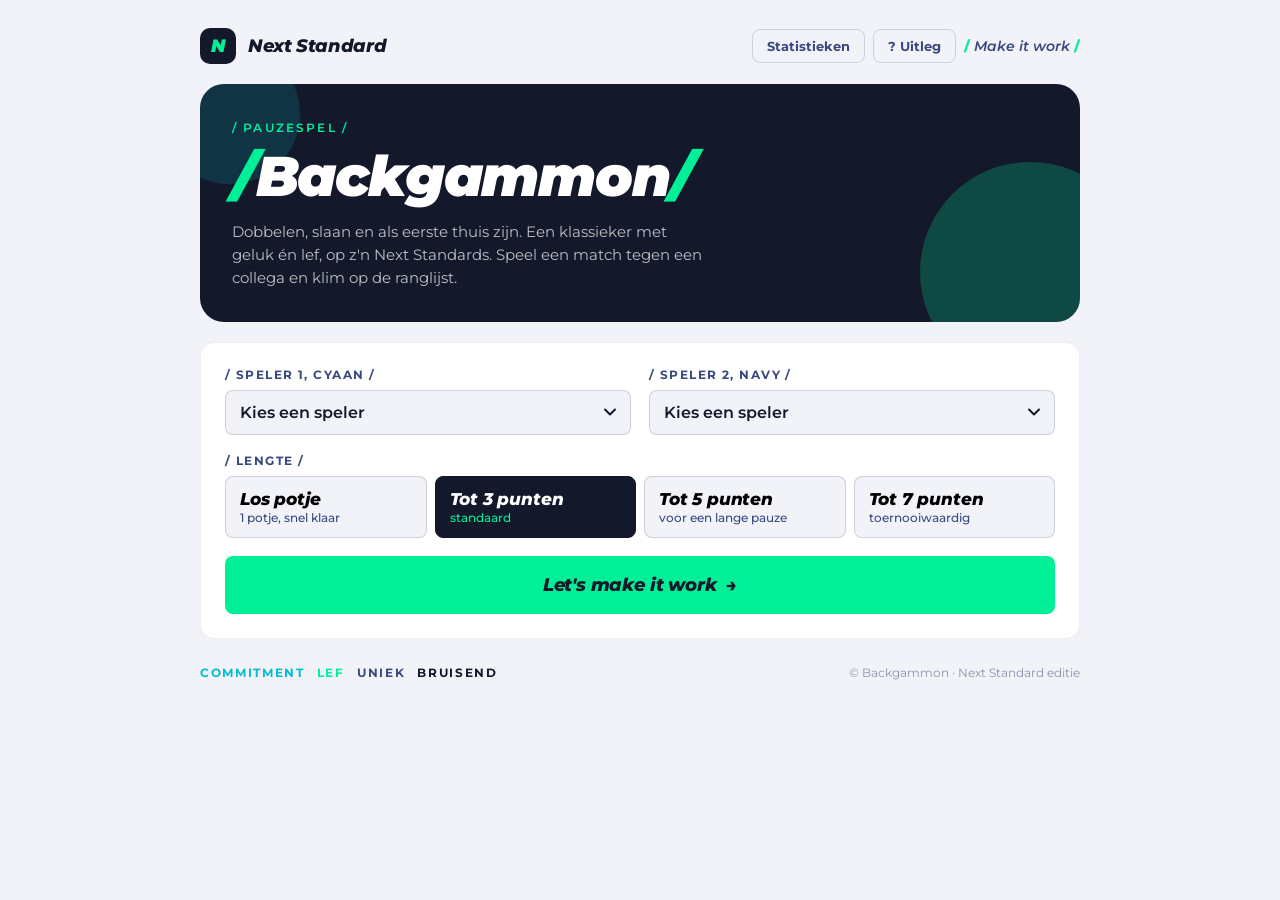
==== backgammon.html @ 408cea72 "Add files via upload" ====
<!DOCTYPE html>
<html lang="nl">
<head>
<meta charset="UTF-8">
<meta name="viewport" content="width=device-width, initial-scale=1.0">
<title>Backgammon — Next Standard editie</title>
<link rel="preconnect" href="https://fonts.googleapis.com">
<link rel="preconnect" href="https://fonts.gstatic.com" crossorigin>
<link href="https://fonts.googleapis.com/css2?family=Montserrat:ital,wght@0,400;0,500;0,600;0,700;0,800;0,900;1,400;1,600;1,800;1,900&display=swap" rel="stylesheet">
<style>
  :root {
    /* ---- Next Standard styleguide ---- */
    /* Brand */
    --brand-blue:    #00F0FF;
    --brand-green:   #00F098;
    --blue-500:      #384980;
    --blue-700:      #1E2745;
    --blue-900:      #13192B;
    /* System */
    --white:         #FFFFFF;
    --grey-300:      #F1F3F9;
    --grey-400:      #E6E8EF;
    --grey-700:      #E3E7F3;
    --grey-900:      #D4D9EC;

    /* ---- semantische tokens ---- */
    --bg:            var(--grey-300);
    --bg-card:       var(--white);
    --ink:           var(--blue-900);
    --ink-soft:      var(--blue-500);
    --ink-faint:     #8B92AB;
    --line:          rgba(19, 25, 43, 0.08);
    --line-strong:   rgba(19, 25, 43, 0.16);

    /* Speler 1 — cyaan (uit brand colors) */
    --p1:            var(--brand-blue);
    --p1-dark:       #00BCD4;          /* helder cyaan voor wanden — max contrast met navy */
    --p1-soft:       #B3FAFF;

    /* Speler 2 — navy (uit brand colors) */
    --p2:            var(--blue-700);  /* Blue 700 als box-fill */
    --p2-dark:       var(--blue-900);  /* Blue 900 voor max contrast op lijnen */
    --p2-soft:       var(--grey-700);  /* lichtgrijs-blauw voor badges */

    --radius:        14px;
    --radius-sm:     8px;

    /* fonts */
    --font-display:  'Montserrat', 'Gilroy', sans-serif;
    --font-body:     'Montserrat', system-ui, sans-serif;
  }

  * { box-sizing: border-box; margin: 0; padding: 0; }

  html, body {
    background: var(--bg);
    color: var(--ink);
    font-family: var(--font-body);
    min-height: 100vh;
    -webkit-font-smoothing: antialiased;
    font-weight: 400;
  }

  body {
    display: flex;
    flex-direction: column;
    align-items: center;
    padding: 28px 20px 40px;
  }

  .app {
    width: 100%;
    max-width: 880px;
    display: flex;
    flex-direction: column;
    gap: 20px;
  }

  /* ---------- top bar ---------- */
  .topbar {
    display: flex;
    align-items: center;
    justify-content: space-between;
    gap: 16px;
  }

  .brand {
    display: flex;
    align-items: center;
    gap: 12px;
    font-family: var(--font-display);
    font-weight: 800;
    font-style: italic;
    font-size: 18px;
    letter-spacing: -0.02em;
    color: var(--ink);
  }
  .brand-mark {
    width: 36px; height: 36px;
    background: var(--ink);
    color: var(--brand-green);
    border-radius: 10px;
    display: grid; place-items: center;
    font-family: var(--font-display);
    font-weight: 900;
    font-style: italic;
    font-size: 18px;
    letter-spacing: -0.04em;
  }

  .tag-make {
    font-family: var(--font-display);
    font-style: italic;
    font-weight: 600;
    font-size: 14px;
    color: var(--ink-soft);
  }
  .tag-make::before { content: '/ '; color: var(--brand-green); font-style: normal; font-weight: 800; }
  .tag-make::after  { content: ' /'; color: var(--brand-green); font-style: normal; font-weight: 800; }

  /* ---------- hero ---------- */
  .hero {
    background: var(--blue-900);
    color: #fff;
    border-radius: 24px;
    padding: 36px 32px 32px;
    position: relative;
    overflow: hidden;
  }
  .hero::after {
    content: '';
    position: absolute;
    right: -60px; bottom: -60px;
    width: 220px; height: 220px;
    background: var(--brand-green);
    border-radius: 50%;
    opacity: 0.22;
  }
  .hero::before {
    content: '';
    position: absolute;
    left: -40px; top: -40px;
    width: 140px; height: 140px;
    background: var(--brand-blue);
    border-radius: 50%;
    opacity: 0.12;
  }
  .hero-eyebrow {
    font-family: var(--font-body);
    font-size: 12px;
    letter-spacing: 0.18em;
    text-transform: uppercase;
    color: var(--brand-green);
    margin-bottom: 12px;
    font-weight: 600;
    position: relative;
  }
  .hero h1 {
    font-family: var(--font-display);
    font-weight: 900;
    font-style: italic;
    font-size: clamp(36px, 6.5vw, 56px);
    line-height: 1.05;
    letter-spacing: -0.025em;
    position: relative;
  }
  .hero h1 .slash { color: var(--brand-green); font-weight: 900; }
  .hero-sub {
    margin-top: 14px;
    max-width: 480px;
    font-size: 15px;
    color: rgba(255,255,255,0.72);
    line-height: 1.55;
    position: relative;
    font-weight: 400;
  }

  /* ---------- setup ---------- */
  .setup {
    background: var(--bg-card);
    border-radius: var(--radius);
    padding: 24px;
    display: flex;
    flex-direction: column;
    gap: 18px;
    border: 1px solid var(--line);
  }
  .field label {
    display: block;
    font-size: 12px;
    letter-spacing: 0.12em;
    text-transform: uppercase;
    color: var(--ink-soft);
    margin-bottom: 8px;
    font-weight: 700;
  }
  .field input {
    width: 100%;
    border: 1px solid var(--line-strong);
    border-radius: var(--radius-sm);
    padding: 12px 14px;
    font-family: var(--font-body);
    font-size: 16px;
    font-weight: 500;
    background: var(--bg);
    color: var(--ink);
    transition: border-color .15s, background .15s, box-shadow .15s;
  }
  .field input:focus {
    outline: none;
    border-color: var(--brand-green);
    background: #fff;
    box-shadow: 0 0 0 3px rgba(0,240,152,0.18);
  }

  .field select {
    width: 100%;
    border: 1px solid var(--line-strong);
    border-radius: var(--radius-sm);
    padding: 12px 40px 12px 14px;
    font-family: var(--font-body);
    font-size: 16px;
    font-weight: 600;
    color: var(--ink);
    background-color: var(--bg);
    background-image: url("data:image/svg+xml,%3Csvg xmlns='http://www.w3.org/2000/svg' width='12' height='8' viewBox='0 0 12 8'%3E%3Cpath d='M1 1.5l5 5 5-5' fill='none' stroke='%2313192B' stroke-width='2' stroke-linecap='round' stroke-linejoin='round'/%3E%3C/svg%3E");
    background-repeat: no-repeat;
    background-position: right 14px center;
    -webkit-appearance: none;
    appearance: none;
    cursor: pointer;
    transition: border-color .15s, background-color .15s, box-shadow .15s;
  }
  .field select:focus {
    outline: none;
    border-color: var(--brand-green);
    background-color: #fff;
    box-shadow: 0 0 0 3px rgba(0,240,152,0.18);
  }
  .field .player-new { margin-top: 8px; }
  .resume {
    display: flex;
    flex-wrap: wrap;
    align-items: center;
    justify-content: space-between;
    gap: 12px 16px;
    background: var(--bg);
    border: 1px solid var(--line-strong);
    border-left: 4px solid var(--brand-green);
    border-radius: var(--radius-sm);
    padding: 14px 16px;
  }
  .resume[hidden] { display: none; }
  .resume-title { font-family: var(--font-display); font-weight: 800; font-style: italic; font-size: 16px; }
  .resume-text { font-size: 13px; color: var(--ink-soft); font-weight: 500; margin-top: 2px; }
  .resume-actions { display: flex; gap: 8px; flex-wrap: wrap; }
  .resume-actions .btn { padding: 9px 14px; font-size: 13px; }
  .setup-error { font-size: 14px; font-weight: 600; color: #C62F4B; }
  .setup-error:empty { display: none; }

  /* mode segmented */
  .mode-toggle {
    display: grid;
    grid-template-columns: 1fr 1fr;
    background: var(--bg);
    border: 1px solid var(--line-strong);
    border-radius: var(--radius-sm);
    padding: 4px;
    gap: 4px;
  }
  .mode-toggle button {
    border: none;
    background: transparent;
    padding: 12px 14px;
    font-family: var(--font-display);
    font-weight: 800;
    font-style: italic;
    font-size: 15px;
    letter-spacing: -0.01em;
    border-radius: 6px;
    cursor: pointer;
    color: var(--ink-soft);
    transition: all .18s;
    display: flex;
    align-items: center;
    justify-content: center;
    gap: 8px;
  }
  .mode-toggle button .dot {
    width: 8px; height: 8px;
    border-radius: 50%;
    background: var(--ink-faint);
    transition: background .18s;
  }
  .mode-toggle button.active {
    background: var(--ink);
    color: #fff;
  }
  .mode-toggle button.active .dot { background: var(--brand-blue); }

  .player-row {
    display: grid;
    grid-template-columns: 1fr 1fr;
    gap: 18px;
  }


  .size-picker {
    display: flex;
    gap: 8px;
    flex-wrap: wrap;
  }
  .size-chip {
    flex: 1 1 auto;
    min-width: 120px;
    padding: 12px 14px;
    border-radius: var(--radius-sm);
    border: 1px solid var(--line-strong);
    background: var(--bg);
    cursor: pointer;
    text-align: left;
    font-family: var(--font-body);
    transition: all .15s;
  }
  .size-chip strong {
    display: block;
    font-family: var(--font-display);
    font-weight: 800;
    font-style: italic;
    font-size: 17px;
    letter-spacing: -0.01em;
  }
  .size-chip span {
    font-size: 12px;
    color: var(--ink-soft);
    font-weight: 500;
  }
  .size-chip:hover { border-color: var(--ink); }
  .size-chip.active {
    background: var(--ink);
    color: #fff;
    border-color: var(--ink);
  }
  .size-chip.active span { color: var(--brand-green); }

  .btn-start {
    background: var(--brand-green);
    color: var(--blue-900);
    border: none;
    border-radius: var(--radius-sm);
    padding: 18px;
    font-family: var(--font-display);
    font-size: 18px;
    font-weight: 800;
    font-style: italic;
    letter-spacing: -0.01em;
    cursor: pointer;
    transition: transform .12s, background .15s;
    display: flex;
    align-items: center;
    justify-content: center;
    gap: 10px;
  }
  .btn-start:hover { background: #00d987; }
  .btn-start:active { transform: scale(0.99); }
  .btn-start .arrow {
    display: inline-block;
    transition: transform .18s;
    font-style: normal;
  }
  .btn-start:hover .arrow { transform: translateX(4px); }

  /* ---------- game ---------- */
  .game { display: none; flex-direction: column; gap: 18px; }
  .game.active { display: flex; }

  .scoreboard {
    display: grid;
    grid-template-columns: 1fr auto 1fr;
    gap: 14px;
    align-items: stretch;
  }
  .player-card {
    background: var(--bg-card);
    border: 1px solid var(--line);
    border-radius: var(--radius);
    padding: 16px 18px;
    position: relative;
    transition: all .25s;
  }
  .player-card.p1 { border-left: 4px solid var(--p1); }
  .player-card.p2 { border-left: 4px solid var(--p2); }
  .player-card.turn { transform: translateY(-2px); }
  .player-card.p1.turn { box-shadow: 0 0 0 2px var(--p1-dark); border-color: var(--p1-dark); }
  .player-card.p2.turn { box-shadow: 0 0 0 2px var(--p2-dark); border-color: var(--p2-dark); }

  .player-label {
    font-size: 11px;
    letter-spacing: 0.14em;
    text-transform: uppercase;
    color: var(--ink-soft);
    font-weight: 700;
  }
  .player-name {
    font-family: var(--font-display);
    font-weight: 800;
    font-style: italic;
    font-size: 22px;
    letter-spacing: -0.02em;
    margin-top: 2px;
    line-height: 1.1;
    word-break: break-word;
    display: flex;
    align-items: center;
    gap: 6px;
  }
  .player-score {
    margin-top: 10px;
    display: flex;
    align-items: baseline;
    gap: 6px;
  }
  .player-score .num {
    font-family: var(--font-display);
    font-weight: 900;
    font-style: italic;
    font-size: 38px;
    letter-spacing: -0.04em;
    line-height: 1;
  }
  .player-score .of {
    font-size: 13px;
    color: var(--ink-faint);
    font-weight: 500;
  }

  .turn-indicator {
    background: var(--ink);
    color: #fff;
    border-radius: var(--radius);
    padding: 14px 16px;
    display: flex;
    flex-direction: column;
    align-items: center;
    justify-content: center;
    text-align: center;
    min-width: 130px;
  }
  .turn-indicator .who {
    font-family: var(--font-display);
    font-weight: 800;
    font-style: italic;
    font-size: 16px;
    letter-spacing: -0.01em;
    color: var(--brand-blue);
    transition: color .2s;
    display: flex;
    align-items: center;
    gap: 4px;
  }
  .turn-indicator.is-p2 .who { color: var(--white); }
  .turn-indicator .label {
    font-size: 10px;
    letter-spacing: 0.18em;
    text-transform: uppercase;
    color: rgba(255,255,255,0.55);
    margin-bottom: 6px;
    font-weight: 600;
  }
  .turn-indicator .bonus {
    font-size: 11px;
    color: rgba(255,255,255,0.65);
    margin-top: 4px;
    font-style: italic;
    min-height: 14px;
    font-weight: 500;
  }


  /* controls */
  .controls {
    display: flex;
    gap: 10px;
    flex-wrap: wrap;
    align-items: center;
    justify-content: space-between;
  }
  .controls-left { display: flex; gap: 10px; flex-wrap: wrap; }
  .btn {
    background: var(--bg-card);
    border: 1px solid var(--line-strong);
    color: var(--ink);
    border-radius: var(--radius-sm);
    padding: 11px 18px;
    font-family: var(--font-body);
    font-weight: 700;
    font-size: 14px;
    cursor: pointer;
    transition: all .15s;
  }
  .btn:hover { background: var(--ink); color: #fff; border-color: var(--ink); }
  .btn.btn-ghost { background: transparent; border-color: var(--line); color: var(--ink-soft); }
  .btn.btn-ghost:hover { background: var(--ink); color: #fff; border-color: var(--ink); }

  .rules-hint {
    font-size: 13px;
    color: var(--ink-soft);
    font-style: italic;
    font-weight: 500;
  }
  .rules-hint .slash { color: var(--brand-green); font-style: normal; font-weight: 800; }

  /* winner */
  .winner {
    display: none;
    background: var(--ink);
    color: #fff;
    border-radius: var(--radius);
    padding: 32px;
    text-align: center;
    position: relative;
    overflow: hidden;
  }
  .winner.active { display: block; }
  .winner::before {
    content: '';
    position: absolute;
    inset: 0;
    background: radial-gradient(circle at top right, var(--brand-green) 0%, transparent 50%);
    opacity: 0.18;
  }
  .winner-label {
    font-size: 12px;
    letter-spacing: 0.2em;
    text-transform: uppercase;
    color: var(--brand-green);
    font-weight: 700;
    position: relative;
  }
  .winner-name {
    font-family: var(--font-display);
    font-weight: 900;
    font-style: italic;
    font-size: clamp(32px, 6vw, 48px);
    letter-spacing: -0.025em;
    margin-top: 6px;
    line-height: 1.05;
    position: relative;
  }
  .winner-name.tie { color: var(--brand-green); }
  .winner-score {
    margin-top: 10px;
    font-size: 16px;
    color: rgba(255,255,255,0.7);
    position: relative;
    font-weight: 500;
  }
  .winner-tag {
    margin-top: 18px;
    font-family: var(--font-display);
    font-style: italic;
    font-weight: 800;
    color: var(--brand-green);
    font-size: 18px;
    position: relative;
  }

  /* footer */
  .footer {
    margin-top: 6px;
    display: flex;
    justify-content: space-between;
    align-items: center;
    font-size: 12px;
    color: var(--ink-faint);
    flex-wrap: wrap;
    gap: 8px;
  }
  .footer .vals { display: flex; gap: 12px; flex-wrap: wrap; }
  .footer .vals span {
    font-weight: 700;
    letter-spacing: 0.14em;
    text-transform: uppercase;
  }
  .footer .vals span:nth-child(1) { color: var(--p1-dark); }
  .footer .vals span:nth-child(2) { color: var(--brand-green); }
  .footer .vals span:nth-child(3) { color: var(--ink-soft); }
  .footer .vals span:nth-child(4) { color: var(--ink); }

  /* ---------- uitleg knop ---------- */
  .btn-uitleg {
    background: transparent;
    border: 1px solid var(--line-strong);
    color: var(--ink-soft);
    border-radius: var(--radius-sm);
    padding: 8px 14px;
    font-family: var(--font-body);
    font-weight: 700;
    font-size: 13px;
    cursor: pointer;
    transition: all .15s;
  }
  .btn-uitleg:hover {
    background: var(--ink);
    color: #fff;
    border-color: var(--ink);
  }

  /* ---------- modal ---------- */
  .modal-overlay {
    display: none;
    position: fixed;
    inset: 0;
    background: rgba(19,25,43,0.72);
    backdrop-filter: blur(4px);
    z-index: 1000;
    align-items: center;
    justify-content: center;
    padding: 20px;
  }
  .modal-overlay.open {
    display: flex;
  }
  .modal {
    background: var(--bg-card);
    border-radius: 20px;
    width: 100%;
    max-width: 520px;
    max-height: 90vh;
    overflow-y: auto;
    box-shadow: 0 24px 64px rgba(19,25,43,0.32);
    position: relative;
    animation: modal-in .22s ease-out;
  }
  @keyframes modal-in {
    from { opacity: 0; transform: translateY(16px) scale(0.97); }
    to   { opacity: 1; transform: none; }
  }
  .modal-header {
    background: var(--blue-900);
    color: #fff;
    border-radius: 20px 20px 0 0;
    padding: 28px 28px 24px;
    position: relative;
    overflow: hidden;
  }
  .modal-header::after {
    content: '';
    position: absolute;
    right: -40px; bottom: -40px;
    width: 140px; height: 140px;
    background: var(--brand-green);
    border-radius: 50%;
    opacity: 0.18;
  }
  .modal-eyebrow {
    font-size: 11px;
    letter-spacing: 0.18em;
    text-transform: uppercase;
    color: var(--brand-green);
    font-weight: 700;
    margin-bottom: 6px;
    position: relative;
  }
  .modal-title {
    font-family: var(--font-display);
    font-weight: 900;
    font-style: italic;
    font-size: 28px;
    letter-spacing: -0.02em;
    position: relative;
  }
  .modal-close {
    position: absolute;
    top: 20px; right: 20px;
    background: rgba(255,255,255,0.12);
    border: none;
    color: rgba(255,255,255,0.8);
    width: 32px; height: 32px;
    border-radius: 50%;
    font-size: 14px;
    cursor: pointer;
    display: grid; place-items: center;
    transition: background .15s;
    position: absolute;
    z-index: 1;
  }
  .modal-close:hover { background: rgba(255,255,255,0.25); }
  .modal-body {
    padding: 24px 28px 8px;
    display: flex;
    flex-direction: column;
    gap: 18px;
  }
  .rule-block {
    display: flex;
    gap: 14px;
    align-items: flex-start;
  }
  .rule-icon {
    font-size: 22px;
    min-width: 32px;
    text-align: center;
    margin-top: 1px;
  }
  .rule-title {
    font-family: var(--font-display);
    font-weight: 800;
    font-style: italic;
    font-size: 15px;
    letter-spacing: -0.01em;
    margin-bottom: 3px;
    color: var(--ink);
  }
  .rule-text {
    font-size: 14px;
    color: var(--ink-soft);
    line-height: 1.55;
    font-weight: 500;
  }
  .rule-text strong { color: var(--ink); font-weight: 700; }
  .modal-btn-start {
    display: block;
    width: calc(100% - 56px);
    margin: 20px 28px 24px;
    background: var(--brand-green);
    color: var(--blue-900);
    border: none;
    border-radius: var(--radius-sm);
    padding: 16px;
    font-family: var(--font-display);
    font-size: 16px;
    font-weight: 800;
    font-style: italic;
    cursor: pointer;
    transition: background .15s;
  }
  .modal-btn-start:hover { background: #00d987; }

  /* ---------- statistieken ---------- */
  .topbar-actions { display: flex; align-items: center; gap: 8px; flex-wrap: wrap; justify-content: flex-end; }
  .modal.modal-wide { max-width: 680px; }
  .stats-filter { grid-template-columns: repeat(3, 1fr); }
  .stats-filter button { font-size: 13px; padding: 10px 8px; }
  .stats-section { display: flex; flex-direction: column; gap: 10px; }
  .stats-heading {
    display: flex;
    justify-content: space-between;
    align-items: baseline;
    gap: 12px;
    font-family: var(--font-display);
    font-weight: 800;
    font-style: italic;
    font-size: 17px;
    letter-spacing: -0.01em;
  }
  .stats-heading small {
    font-family: var(--font-body);
    font-style: normal;
    font-weight: 500;
    font-size: 12px;
    color: var(--ink-faint);
  }
  .rank-list, .game-list { list-style: none; display: flex; flex-direction: column; gap: 6px; }
  .rank-row {
    display: grid;
    grid-template-columns: 30px 1fr auto;
    gap: 12px;
    align-items: center;
    padding: 12px 14px;
    border-radius: var(--radius-sm);
    background: var(--bg);
  }
  .rank-row.top { background: var(--ink); color: #fff; }
  .rank-pos {
    font-family: var(--font-display);
    font-weight: 900;
    font-style: italic;
    font-size: 20px;
    color: var(--ink-faint);
  }
  .rank-row.top .rank-pos { color: var(--brand-green); }
  .rank-name {
    font-family: var(--font-display);
    font-weight: 800;
    font-style: italic;
    font-size: 16px;
    letter-spacing: -0.01em;
    word-break: break-word;
  }
  .rank-meta { font-size: 12px; color: var(--ink-soft); font-weight: 500; margin-top: 2px; }
  .rank-row.top .rank-meta { color: rgba(255,255,255,0.65); }
  .rank-bar { height: 4px; background: var(--line-strong); border-radius: 2px; margin-top: 7px; overflow: hidden; }
  .rank-row.top .rank-bar { background: rgba(255,255,255,0.15); }
  .rank-bar span { display: block; height: 100%; background: var(--brand-green); border-radius: 2px; }
  .rank-wins { text-align: right; line-height: 1; }
  .rank-wins .num {
    font-family: var(--font-display);
    font-weight: 900;
    font-style: italic;
    font-size: 28px;
    letter-spacing: -0.03em;
  }
  .rank-wins .lbl { display: block; font-size: 11px; color: var(--ink-soft); font-weight: 600; margin-top: 3px; }
  .rank-wins .up { color: #00A86B; }
  .rank-wins .down { color: #C62F4B; }
  .rank-row.top .rank-wins .up { color: var(--brand-green); }
  .rank-row.top .rank-wins .down { color: #FF8FA3; }
  .rank-row.provisional { background: transparent; border: 1px dashed var(--line-strong); }
  .rank-divider { font-size: 12px; color: var(--ink-faint); font-weight: 600; margin-top: 8px; }
  .stats-note { font-size: 13px; color: var(--ink-soft); font-weight: 500; line-height: 1.5; margin-top: -4px; }
  .rank-row.top .rank-wins .lbl { color: rgba(255,255,255,0.65); }

  .game-row {
    display: grid;
    gap: 10px;
    align-items: center;
    padding: 10px 12px;
    border: 1px solid var(--line);
    border-radius: var(--radius-sm);
  }
  .game-match { font-size: 14px; font-weight: 500; color: var(--ink-soft); }
  .game-match strong { color: var(--ink); font-weight: 800; }
  .game-match .score {
    font-family: var(--font-display);
    font-weight: 900;
    font-style: italic;
    color: var(--ink);
    margin: 0 6px;
  }
  .game-meta { font-size: 12px; color: var(--ink-faint); font-weight: 500; margin-top: 2px; }
  .stats-empty {
    padding: 22px;
    border: 1px dashed var(--line-strong);
    border-radius: var(--radius-sm);
    text-align: center;
    font-size: 14px;
    color: var(--ink-soft);
    font-weight: 500;
    line-height: 1.5;
  }
  .stats-more { align-self: flex-start; }
  .stats-actions {
    display: flex;
    flex-wrap: wrap;
    gap: 8px;
    padding: 18px 28px 24px;
    border-top: 1px solid var(--line);
    margin-top: 16px;
  }
  .stats-actions .btn { padding: 9px 14px; font-size: 13px; }
  .stats-status { width: 100%; font-size: 13px; color: var(--ink-soft); font-weight: 500; min-height: 18px; }
  .stats-status:empty { display: none; }
  .stats-source { flex: 1 1 260px; font-size: 13px; color: var(--ink-soft); font-weight: 500; line-height: 1.5; align-self: center; }
  .stats-source .live { display: inline-block; width: 8px; height: 8px; border-radius: 50%; background: var(--brand-green); margin-right: 6px; vertical-align: 1px; }
  .stats-source .off { background: var(--ink-faint); }

  .winner-record {
    white-space: pre-line;
    line-height: 1.6;
    margin-top: 14px;
    font-size: 14px;
    color: rgba(255,255,255,0.85);
    position: relative;
    font-weight: 600;
  }
  .winner-record:empty { display: none; }
  .winner-stats-btn {
    margin-top: 16px;
    position: relative;
    background: transparent;
    color: #fff;
    border: 1px solid rgba(255,255,255,0.3);
    border-radius: var(--radius-sm);
    padding: 9px 16px;
    font-family: var(--font-body);
    font-weight: 700;
    font-size: 13px;
    cursor: pointer;
    transition: all .15s;
  }
  .winner-stats-btn:hover { background: var(--brand-green); border-color: var(--brand-green); color: var(--blue-900); }

  @media (max-width: 640px) {
    .player-row { grid-template-columns: 1fr; }
    .scoreboard { grid-template-columns: 1fr; }
    .turn-indicator { order: -1; }
    .hero { padding: 28px 22px; }
    .board-wrap { padding: 16px; }
  }


  /* ---------- backgammon ---------- */
  .chip-row { display: grid; grid-template-columns: repeat(4, 1fr); gap: 8px; }
  .chip-row .size-chip { min-width: 0; }

  .chk-badge {
    display: inline-block;
    width: 20px; height: 20px;
    border-radius: 50%;
    flex: none;
  }
  .chk-badge.p1 { background: var(--p1); border: 2px solid var(--p1-dark); }
  .chk-badge.p2 { background: var(--blue-900); border: 2px solid var(--grey-900); box-shadow: 0 0 0 1px var(--blue-900); }
  .player-sub { font-size: 12px; color: var(--ink-soft); font-weight: 600; margin-top: 4px; }

  .board-wrap {
    background: var(--bg-card);
    border-radius: var(--radius);
    padding: 18px;
    display: flex;
    flex-direction: column;
    gap: 14px;
    border: 1px solid var(--line);
  }
  .board-meta {
    font-size: 12px;
    letter-spacing: 0.14em;
    text-transform: uppercase;
    color: var(--ink-soft);
    font-weight: 700;
    text-align: center;
  }

  .bg-panel {
    display: flex;
    flex-wrap: wrap;
    align-items: center;
    justify-content: space-between;
    gap: 10px 14px;
    background: var(--bg);
    border: 1px solid var(--line-strong);
    border-radius: var(--radius-sm);
    padding: 10px 12px;
  }
  .dice { display: flex; gap: 8px; align-items: center; min-height: 44px; min-width: 44px; }
  .die { width: 42px; height: 42px; display: block; transition: opacity .2s; }
  .die rect { stroke-width: 2; }
  .die.p1 rect { fill: var(--p1); stroke: var(--p1-dark); }
  .die.p1 circle { fill: var(--blue-900); }
  .die.p2 rect { fill: var(--blue-900); stroke: var(--blue-500); }
  .die.p2 circle { fill: #fff; }
  .die.used { opacity: 0.25; }
  .die.rolled { animation: die-roll .45s ease-out; }
  @keyframes die-roll {
    0% { transform: rotate(-200deg) scale(0.5); opacity: 0; }
    70% { transform: rotate(12deg) scale(1.08); opacity: 1; }
    100% { transform: none; }
  }
  .bg-msg { flex: 1 1 220px; font-size: 14px; font-weight: 600; color: var(--ink-soft); line-height: 1.4; }
  .bg-msg strong { color: var(--ink); }
  .bg-actions { display: flex; gap: 8px; flex-wrap: wrap; }
  .bg-actions .btn { padding: 10px 14px; font-size: 13px; }
  .btn:disabled, .btn-next:disabled { opacity: 0.35; cursor: default; pointer-events: none; }
  .btn-next {
    background: var(--brand-green);
    color: var(--blue-900);
    border: none;
    border-radius: var(--radius-sm);
    padding: 10px 16px;
    font-family: var(--font-display);
    font-weight: 800;
    font-style: italic;
    font-size: 14px;
    cursor: pointer;
    white-space: nowrap;
    transition: background .15s, box-shadow .15s;
  }
  .btn-next:hover { background: #00d987; }
  .btn-next:focus-visible { outline: 3px solid var(--ink); outline-offset: 2px; }
  .btn-next.pulse { box-shadow: 0 0 0 4px rgba(0,240,152,0.35); }

  .bg-board { width: 100%; height: auto; display: block; user-select: none; touch-action: manipulation; }
  .bg-board .frame { fill: var(--blue-900); }
  .bg-board .felt { fill: var(--grey-300); }
  .bg-board .tri-a { fill: var(--blue-500); }
  .bg-board .tri-b { fill: var(--grey-900); }
  .bg-board .bar { fill: var(--blue-700); }
  .bg-board .tray { fill: var(--blue-700); }
  .bg-board .tray.dest { fill: var(--brand-green); }
  .bg-board .dest-tri { fill: var(--brand-green); opacity: 0.55; }
  .bg-board .chk { stroke-width: 2.5; transition: filter .15s; }
  .bg-board .chk1 { fill: var(--p1); stroke: var(--p1-dark); }
  .bg-board .chk2 { fill: var(--blue-900); stroke: var(--grey-900); }
  .bg-board .chk.movable { stroke: var(--brand-green); stroke-width: 5; }
  .bg-board .chk.selected { stroke: var(--brand-green); stroke-width: 7; filter: drop-shadow(0 0 6px rgba(0,240,152,0.9)); }
  .bg-board .ghost { fill: none; stroke: var(--brand-green); stroke-width: 3; stroke-dasharray: 6 5; }
  .bg-board .cnt { font-family: var(--font-display); font-weight: 900; font-style: italic; font-size: 22px; text-anchor: middle; dominant-baseline: central; pointer-events: none; }
  .bg-board .cnt.c1 { fill: var(--blue-900); }
  .bg-board .cnt.c2 { fill: #fff; }
  .bg-board .off1 { fill: var(--p1); }
  .bg-board .off2 { fill: var(--grey-900); }
  .bg-board .tray-lbl { font-family: var(--font-body); font-weight: 700; font-size: 15px; fill: rgba(255,255,255,0.75); text-anchor: middle; dominant-baseline: central; pointer-events: none; }
  .bg-board .last-dot { fill: var(--brand-green); stroke: var(--blue-900); stroke-width: 2; }
  .bg-board .hit { fill: transparent; cursor: pointer; }
  .bg-board .hit.off { cursor: default; }

  .round-result {
    display: none;
    align-items: center;
    justify-content: space-between;
    gap: 12px;
    background: var(--ink);
    color: #fff;
    border-radius: var(--radius-sm);
    padding: 10px 10px 10px 18px;
  }
  .round-result.show { display: flex; }
  .round-text {
    font-family: var(--font-display);
    font-weight: 800;
    font-style: italic;
    font-size: 16px;
    letter-spacing: -0.01em;
  }

  @media (max-width: 640px) {
    .chip-row { grid-template-columns: 1fr 1fr; }
    .board-wrap { padding: 10px; }
    .app.playing .hero { display: none; }
    .scoreboard { grid-template-columns: 1fr 1fr; gap: 10px; }
    .turn-indicator {
      order: -1;
      grid-column: 1 / -1;
      flex-direction: row;
      flex-wrap: wrap;
      gap: 4px 10px;
      padding: 10px 14px;
      min-width: 0;
    }
    .turn-indicator .label { margin-bottom: 0; }
    .turn-indicator .bonus { margin-top: 0; min-height: 0; }
    .player-card { padding: 12px 14px; }
    .player-name { font-size: 17px; }
    .player-score { margin-top: 6px; }
    .player-score .num { font-size: 28px; }
    .die { width: 36px; height: 36px; }
    .bg-panel { padding: 8px 10px; gap: 8px; }
    .bg-msg { order: 3; flex-basis: 100%; font-size: 13px; }
    .bg-actions .btn, .bg-actions .btn-next { padding: 9px 12px; font-size: 13px; }
    .player-sub { font-size: 11px; }
  }

  @media (prefers-reduced-motion: reduce) {
    .die.rolled { animation: none; }
  }
</style>
</head>
<body>

<div class="app">

  <div class="topbar">
    <div class="brand">
      <div class="brand-mark">N</div>
      <div>Next Standard</div>
    </div>
    <div class="topbar-actions">
      <button class="btn-uitleg" id="btnStats">Statistieken</button>
      <button class="btn-uitleg" id="btnUitleg">? Uitleg</button>
      <div class="tag-make">Make it work</div>
    </div>
  </div>

  <!-- Uitleg modal -->
  <div class="modal-overlay" id="modalOverlay">
    <div class="modal" role="dialog" aria-modal="true" aria-labelledby="rulesTitle">
      <div class="modal-header">
        <div class="modal-eyebrow">/ Spelregels /</div>
        <h2 class="modal-title" id="rulesTitle">Backgammon</h2>
        <button class="modal-close" id="modalClose" aria-label="Sluiten">✕</button>
      </div>
      <div class="modal-body">
        <div class="rule-block">
          <div class="rule-icon">🎯</div>
          <div>
            <div class="rule-title">Doel</div>
            <div class="rule-text">Breng als eerste al je 15 schijven naar je thuisvak en haal ze daarna van het bord. Speler 1 (cyaan) loopt tegen de klok in naar <strong>rechtsonder</strong>, speler 2 (navy) met de klok mee naar <strong>rechtsboven</strong>.</div>
          </div>
        </div>
        <div class="rule-block">
          <div class="rule-icon">🎲</div>
          <div>
            <div class="rule-title">Een beurt</div>
            <div class="rule-text">Gooi twee stenen en zet met elke steen een schijf, of één schijf met beide. Bij dubbel gooien speel je vier keer. Je mag niet landen op een punt met twee of meer schijven van de ander. Gebruik zoveel mogelijk stenen; kan er maar één, dan de hoogste. Het spel laat alleen toegestane zetten toe.</div>
          </div>
        </div>
        <div class="rule-block">
          <div class="rule-icon">💥</div>
          <div>
            <div class="rule-title">Slaan en de balk</div>
            <div class="rule-text">Land je op een losse schijf van de ander, dan gaat die naar de balk in het midden. Wie een schijf op de balk heeft, moet die eerst terugzetten in het thuisvak van de tegenstander.</div>
          </div>
        </div>
        <div class="rule-block">
          <div class="rule-icon">🏁</div>
          <div>
            <div class="rule-title">Uitnemen en punten</div>
            <div class="rule-text">Staan al je schijven thuis, dan mag je ze van het bord halen. Een gewone winst is <strong>1 punt</strong>. Heeft de ander nog niets uitgenomen: <strong>gammon, 2 punten</strong>. Staat er dan ook nog een schijf op de balk of in jouw thuisvak: <strong>backgammon, 3 punten</strong>.</div>
          </div>
        </div>
        <div class="rule-block">
          <div class="rule-icon">👆</div>
          <div>
            <div class="rule-title">Bediening</div>
            <div class="rule-text">Tik een schijf aan; de punten waar hij heen mag lichten groen op. Tik het doel aan om te zetten. Dubbelklikken zet meteen met de hoogste steen. Een zet terugnemen kan tot je op <strong>Beurt klaar</strong> klikt.</div>
          </div>
        </div>
      </div>
      <button class="modal-btn-start" id="modalBtnStart">Begrepen — spelen maar <span style="font-style:normal">→</span></button>
    </div>
  </div>

  <!-- Statistieken modal -->
  <div class="modal-overlay" id="statsOverlay">
    <div class="modal modal-wide" role="dialog" aria-modal="true" aria-labelledby="statsTitle">
      <div class="modal-header">
        <div class="modal-eyebrow">/ Wie is de baas? /</div>
        <h2 class="modal-title" id="statsTitle">Statistieken</h2>
        <button class="modal-close" id="statsClose" aria-label="Sluiten">✕</button>
      </div>
      <div class="modal-body">
        <div class="mode-toggle stats-filter" id="statsFilter">
          <button class="active" data-filter="all"><span class="dot"></span>Alles</button>
          <button data-filter="single"><span class="dot"></span>Losse potjes</button>
          <button data-filter="match"><span class="dot"></span>Matches</button>
        </div>
        <div class="stats-section">
          <div class="stats-heading">Ranglijst <small id="rankSummary"></small></div>
          <p class="stats-note">Gerangschikt op Elo-rating. Iedereen begint op 1000, en winnen van een sterkere tegenstander levert meer op. Na 3 matches tel je volwaardig mee.</p>
          <ol class="rank-list" id="rankList"></ol>
        </div>
        <div class="stats-section">
          <div class="stats-heading">Gespeelde matches <small id="gamesSummary"></small></div>
          <ul class="game-list" id="gameList"></ul>
          <button class="btn btn-ghost stats-more" id="gamesMore" style="display:none;">Toon alle matches</button>
        </div>
      </div>
      <div class="stats-actions">
        <div class="stats-source" id="statsSource"></div>
        <button class="btn btn-ghost" id="btnRefresh">Vernieuwen</button>
        <div class="stats-status" id="statsStatus" role="status"></div>
      </div>
    </div>
  </div>

  <div class="hero">
    <div class="hero-eyebrow">/ Pauzespel /</div>
    <h1><span class="slash">/</span>Back&shy;gammon<span class="slash">/</span></h1>
    <p class="hero-sub">Dobbelen, slaan en als eerste thuis zijn. Een klassieker met geluk én lef, op z'n Next Standards. Speel een match tegen een collega en klim op de ranglijst.</p>
  </div>

  <div id="setup" class="setup">

    <div class="resume" id="resumeBox" hidden>
      <div>
        <div class="resume-title">Match nog bezig</div>
        <div class="resume-text" id="resumeText"></div>
      </div>
      <div class="resume-actions">
        <button class="btn" id="btnResume">Verder spelen</button>
        <button class="btn btn-ghost" id="btnDiscard">Weggooien</button>
      </div>
    </div>

    <div class="player-row">
      <div class="field">
        <label for="p1select">/ Speler 1, cyaan /</label>
        <select id="p1select"></select>
        <input id="p1name" class="player-new" type="text" maxlength="14" placeholder="Typ een naam" autocomplete="off" aria-label="Naam speler 1" hidden>
      </div>
      <div class="field">
        <label for="p2select">/ Speler 2, navy /</label>
        <select id="p2select"></select>
        <input id="p2name" class="player-new" type="text" maxlength="14" placeholder="Typ een naam" autocomplete="off" aria-label="Naam speler 2" hidden>
      </div>
    </div>

    <div class="setup-error" id="setupError" role="alert"></div>

    <div class="field">
      <label>/ Lengte /</label>
      <div class="chip-row" id="targetPicker">
        <button class="size-chip" data-target="1"><strong>Los potje</strong><span>1 potje, snel klaar</span></button>
        <button class="size-chip active" data-target="3"><strong>Tot 3 punten</strong><span>standaard</span></button>
        <button class="size-chip" data-target="5"><strong>Tot 5 punten</strong><span>voor een lange pauze</span></button>
        <button class="size-chip" data-target="7"><strong>Tot 7 punten</strong><span>toernooiwaardig</span></button>
      </div>
    </div>

    <button class="btn-start" id="btnStart">
      Let's make it work <span class="arrow">→</span>
    </button>
  </div>

  <div id="game" class="game">
    <div class="scoreboard">
      <div class="player-card p1 turn" id="card1">
        <div class="player-label">/ Speler 1 /</div>
        <div class="player-name"><span class="chk-badge p1" aria-hidden="true"></span><span id="name1">Speler 1</span></div>
        <div class="player-score"><span class="num" id="score1">0</span><span class="of" id="of1">/ 3</span></div>
        <div class="player-sub" id="sub1"></div>
      </div>
      <div class="turn-indicator" id="turnIndicator">
        <div class="label" id="turnLabel">Aan zet</div>
        <div class="who" id="turnName">—</div>
        <div class="bonus" id="roundInfo"></div>
      </div>
      <div class="player-card p2" id="card2">
        <div class="player-label">/ Speler 2 /</div>
        <div class="player-name"><span class="chk-badge p2" aria-hidden="true"></span><span id="name2">Speler 2</span></div>
        <div class="player-score"><span class="num" id="score2">0</span><span class="of" id="of2">/ 3</span></div>
        <div class="player-sub" id="sub2"></div>
      </div>
    </div>

    <div class="board-wrap">
      <div class="board-meta" id="boardMeta"></div>
      <div class="bg-panel">
        <div class="dice" id="dice"></div>
        <div class="bg-msg" id="bgMsg" role="status"></div>
        <div class="bg-actions">
          <button class="btn btn-ghost" id="btnUndo">Ongedaan maken</button>
          <button class="btn-next" id="btnRoll">Gooien</button>
          <button class="btn-next" id="btnDone">Beurt klaar</button>
        </div>
      </div>
      <svg class="bg-board" id="bgBoard" viewBox="0 0 872 640" aria-label="Backgammonbord" role="img"></svg>
      <div class="round-result" id="roundResult">
        <div class="round-text" id="roundText"></div>
        <button class="btn-next" id="btnNext">Volgend potje <span style="font-style:normal">→</span></button>
      </div>
    </div>

    <div class="winner" id="winner">
      <div class="winner-label">/ Match gewonnen /</div>
      <div class="winner-name" id="winnerName">—</div>
      <div class="winner-score" id="winnerScore"></div>
      <div class="winner-record" id="winnerRecord"></div>
      <div class="winner-tag">Make it work.</div>
      <button class="winner-stats-btn" id="winnerStatsBtn">Bekijk statistieken</button>
    </div>

    <div class="controls">
      <div class="controls-left">
        <button class="btn" id="btnRestart">Nieuwe match</button>
        <button class="btn btn-ghost" id="btnNew">Andere setup</button>
      </div>
      <div class="rules-hint" id="rulesHint"></div>
    </div>
  </div>

  <div class="footer">
    <div class="vals">
      <span>Commitment</span>
      <span>Lef</span>
      <span>Uniek</span>
      <span>Bruisend</span>
    </div>
    <div>© Backgammon · Next Standard editie</div>
  </div>

</div>

<script>
(function () {
  const $ = (id) => document.getElementById(id);

  // ---------- uitleg modal ----------
  const overlay = $('modalOverlay');
  $('btnUitleg').addEventListener('click', () => overlay.classList.add('open'));
  $('modalClose').addEventListener('click', () => overlay.classList.remove('open'));
  $('modalBtnStart').addEventListener('click', () => overlay.classList.remove('open'));
  overlay.addEventListener('click', (e) => { if (e.target === overlay) overlay.classList.remove('open'); });
  document.addEventListener('keydown', (e) => { if (e.key === 'Escape') overlay.classList.remove('open'); });

  // ---------- spelregels (los van de weergave) ----------
  // Bord: b[0..23]. Positief = schijven van speler 1, negatief = speler 2.
  // Speler 1 loopt van 23 naar 0 (thuisvak 0-5), speler 2 van 0 naar 23 (thuisvak 18-23).
  const BG = (() => {
    const start = () => {
      const b = Array(24).fill(0);
      b[23] = 2; b[12] = 5; b[7] = 3; b[5] = 5;
      b[0] = -2; b[11] = -5; b[16] = -3; b[18] = -5;
      return { b, bar: [0, 0, 0], off: [0, 0, 0] };
    };
    const clone = (s) => ({ b: s.b.slice(), bar: s.bar.slice(), off: s.off.slice() });
    const own = (s, p, i) => p === 1 ? Math.max(0, s.b[i]) : Math.max(0, -s.b[i]);
    const opp = (s, p, i) => p === 1 ? Math.max(0, -s.b[i]) : Math.max(0, s.b[i]);
    const inHome = (p, i) => p === 1 ? i <= 5 : i >= 18;

    function allHome(s, p) {
      if (s.bar[p]) return false;
      for (let i = 0; i < 24; i++) if (own(s, p, i) && !inHome(p, i)) return false;
      return true;
    }

    // Alle losse zetten met één steen.
    function singleMoves(s, p, d) {
      const out = [];
      if (s.bar[p]) {
        const to = p === 1 ? 24 - d : d - 1;
        if (opp(s, p, to) < 2) out.push({ from: 'bar', to, die: d });
        return out;
      }
      const dir = p === 1 ? -1 : 1;
      const home = allHome(s, p);
      for (let i = 0; i < 24; i++) {
        if (!own(s, p, i)) continue;
        const to = i + dir * d;
        if (to >= 0 && to <= 23) {
          if (opp(s, p, to) < 2) out.push({ from: i, to, die: d });
        } else if (home) {
          const exact = p === 1 ? to === -1 : to === 24;
          if (exact) {
            out.push({ from: i, to: 'off', die: d });
          } else {
            // Te hoog gegooid: alleen met de verst afgelegen schijf.
            let further = false;
            if (p === 1) { for (let j = i + 1; j <= 5; j++) if (own(s, p, j)) { further = true; break; } }
            else { for (let j = i - 1; j >= 18; j--) if (own(s, p, j)) { further = true; break; } }
            if (!further) out.push({ from: i, to: 'off', die: d });
          }
        }
      }
      return out;
    }

    // Voert een zet uit (wijzigt s). Geeft true terug bij een geslagen schijf.
    function apply(s, p, m) {
      const sign = p === 1 ? 1 : -1;
      let hit = false;
      if (m.from === 'bar') s.bar[p]--; else s.b[m.from] -= sign;
      if (m.to === 'off') {
        s.off[p]++;
      } else {
        if (opp(s, p, m.to) === 1) { s.b[m.to] = 0; s.bar[3 - p]++; hit = true; }
        s.b[m.to] += sign;
      }
      return hit;
    }

    const key = (s) => s.b.join(',') + '|' + s.bar[1] + ',' + s.bar[2] + '|' + s.off[1] + ',' + s.off[2];
    const without = (rem, d) => { const r = rem.slice(); r.splice(r.indexOf(d), 1); return r; };

    // Hoeveel stenen er vanaf deze stand nog maximaal te spelen zijn.
    function maxDepth(s, p, rem, memo) {
      if (!rem.length) return 0;
      const mk = key(s) + '#' + rem.slice().sort().join('');
      if (memo.has(mk)) return memo.get(mk);
      let best = 0;
      for (const d of new Set(rem)) {
        for (const m of singleMoves(s, p, d)) {
          const ns = clone(s);
          apply(ns, p, m);
          best = Math.max(best, 1 + maxDepth(ns, p, without(rem, d), memo));
          if (best === rem.length) break;
        }
        if (best === rem.length) break;
      }
      memo.set(mk, best);
      return best;
    }

    // Wat een worp aan het begin van de beurt oplevert: hoeveel stenen gespeeld moeten
    // worden, en of er een verplichte steen is (één van twee speelbaar: de hoogste).
    function turnInfo(s, p, dice) {
      const memo = new Map();
      const maxLen = maxDepth(s, p, dice, memo);
      let requiredDie = null;
      if (maxLen === 1 && dice.length === 2 && dice[0] !== dice[1]) {
        const big = Math.max(dice[0], dice[1]);
        requiredDie = singleMoves(s, p, big).length ? big : Math.min(dice[0], dice[1]);
      }
      return { maxLen, requiredDie, memo };
    }

    // Toegestane volgende zetten: na de zet moet de rest van de beurt nog volledig kunnen.
    function legalNext(s, p, rem, need, requiredDie, memo) {
      if (need <= 0) return [];
      const out = [];
      for (const d of new Set(rem)) {
        if (requiredDie && d !== requiredDie) continue;
        for (const m of singleMoves(s, p, d)) {
          const ns = clone(s);
          apply(ns, p, m);
          if (1 + maxDepth(ns, p, without(rem, d), memo || new Map()) >= need) out.push(m);
        }
      }
      return out;
    }

    // Controle-variant: alle volledige beurten uitschrijven (alleen voor tests).
    function sequences(s, p, dice) {
      let all = [];
      let maxLen = 0;
      const rec = (st, rem, seq) => {
        let moved = false;
        for (const d of new Set(rem)) {
          for (const m of singleMoves(st, p, d)) {
            moved = true;
            const ns = clone(st);
            apply(ns, p, m);
            rec(ns, without(rem, d), seq.concat([m]));
          }
        }
        if (!moved) {
          if (seq.length > maxLen) { maxLen = seq.length; all = []; }
          if (seq.length === maxLen) all.push(seq);
        }
      };
      rec(s, dice.slice(), []);
      if (maxLen === 1 && dice.length === 2 && dice[0] !== dice[1]) {
        const big = Math.max(...all.map(q => q[0].die));
        all = all.filter(q => q[0].die === big);
      }
      return { seqs: maxLen ? all : [], maxLen };
    }

    function pips(s, p) {
      let n = s.bar[p] * 25;
      for (let i = 0; i < 24; i++) n += own(s, p, i) * (p === 1 ? i + 1 : 24 - i);
      return n;
    }

    // Punten voor de winnaar: 1 (gewoon), 2 (gammon), 3 (backgammon).
    function points(s, winner) {
      const l = 3 - winner;
      if (s.off[l] > 0) return 1;
      if (s.bar[l] > 0) return 3;
      for (let i = 0; i < 24; i++) if (own(s, l, i) && inHome(winner, i)) return 3;
      return 2;
    }

    function count(s, p) {
      let n = s.bar[p] + s.off[p];
      for (let i = 0; i < 24; i++) n += own(s, p, i);
      return n;
    }

    return { start, clone, own, opp, allHome, singleMoves, apply, without, turnInfo, legalNext, maxDepth, sequences, pips, points, count };
  })();

  // ---------- spelverloop ----------
  const TARGETS = [1, 3, 5, 7];
  let cfg = { p1: '', p2: '', target: 3 };
  let match = null;   // { score1, score2, game, done }
  let g = null;       // potje: { pos, phase, turn, dice, turnStart, played, history, info, lastTurn, opening, result }
  let sel = null;     // gekozen schijf: index of 'bar'
  let rolledNow = false;

  const nameOf = (p) => p === 1 ? cfg.p1 : cfg.p2;
  const rnd6 = () => {
    if (window.crypto && crypto.getRandomValues) {
      const a = new Uint8Array(1);
      do { crypto.getRandomValues(a); } while (a[0] >= 252);
      return 1 + (a[0] % 6);
    }
    return 1 + Math.floor(Math.random() * 6);
  };

  $('targetPicker').addEventListener('click', (e) => {
    const btn = e.target.closest('button');
    if (!btn) return;
    cfg.target = parseInt(btn.dataset.target, 10);
    $('targetPicker').querySelectorAll('button').forEach(b => b.classList.toggle('active', b === btn));
  });
  const setTarget = (t) => $('targetPicker').querySelectorAll('button').forEach(b => b.classList.toggle('active', b.dataset.target === String(t)));

  // Stenen die nog over zijn deze beurt
  const remaining = () => {
    let rem = g.dice.slice();
    g.played.forEach(m => { rem = BG.without(rem, m.die); });
    return rem;
  };
  const need = () => g.info ? g.info.maxLen - g.played.length : 0;
  const nextMoves = () => (g.phase === 'move' && need() > 0)
    ? BG.legalNext(g.pos, g.turn, remaining(), need(), g.info.requiredDie, g.info.memo) : [];

  // Bestemmingen voor de gekozen schijf, ook met meerdere stenen achter elkaar.
  function destinations(from) {
    const out = new Map();
    const queue = [{ pos: g.pos, rem: remaining(), need: need(), at: from, path: [] }];
    while (queue.length) {
      const q = queue.shift();
      if (q.need <= 0) continue;
      const opts = BG.legalNext(q.pos, g.turn, q.rem, q.need, g.info.requiredDie, g.info.memo).filter(m => m.from === q.at);
      for (const m of opts) {
        const k = String(m.to);
        const path = q.path.concat([m]);
        if (!out.has(k)) out.set(k, path);
        if (m.to !== 'off') {
          const ns = BG.clone(q.pos);
          BG.apply(ns, g.turn, m);
          queue.push({ pos: ns, rem: BG.without(q.rem, m.die), need: q.need - 1, at: m.to, path });
        }
      }
    }
    return out;
  }

  function newGame() {
    g = {
      pos: BG.start(), phase: 'opening', turn: 0, dice: [], turnStart: null, played: [], history: [],
      info: null, lastTurn: null, opening: null, result: null
    };
    sel = null;
    $('roundResult').classList.remove('show');
    render();
    saveProgress();
  }

  function startTurn(p, dice) {
    g.turn = p;
    g.dice = dice;
    g.turnStart = BG.clone(g.pos);
    g.played = [];
    g.history = [];
    g.info = BG.turnInfo(g.pos, p, dice);
    g.phase = 'move';
    sel = null;
    autoSelect();
  }

  function roll() {
    if (g.phase === 'opening') {
      const a = rnd6(), b = rnd6();
      g.opening = [a, b];
      rolledNow = true;
      if (a === b) { render(); saveProgress(); return; }
      startTurn(a > b ? 1 : 2, [a, b]);
    } else if (g.phase === 'roll') {
      const a = rnd6(), b = rnd6();
      g.opening = null;
      rolledNow = true;
      startTurn(g.turn, a === b ? [a, a, a, a] : [a, b]);
    } else {
      return;
    }
    render();
    saveProgress();
  }

  function autoSelect() {
    const srcs = [...new Set(nextMoves().map(m => String(m.from)))];
    sel = srcs.length === 1 ? (srcs[0] === 'bar' ? 'bar' : parseInt(srcs[0], 10)) : null;
  }

  function playPath(path) {
    for (const m of path) {
      g.history.push(BG.clone(g.pos));
      BG.apply(g.pos, g.turn, m);
      g.played.push(m);
      if (g.pos.off[g.turn] === 15) { gameOver(g.turn); return; }
    }
    // Handig bij meerdere zetten met dezelfde schijf: blijft geselecteerd als hij nog kan.
    const last = path[path.length - 1];
    const srcs = new Set(nextMoves().map(m => String(m.from)));
    if (last.to !== 'off' && srcs.has(String(last.to))) sel = last.to;
    else autoSelect();
    render();
    saveProgress();
  }

  function undo() {
    if (g.phase !== 'move' || !g.played.length) return;
    g.pos = g.history.pop();
    g.played.pop();
    sel = null;
    autoSelect();
    render();
    saveProgress();
  }

  function endTurn() {
    if (g.phase !== 'move' || need() > 0) return;
    g.lastTurn = { p: g.turn, tos: g.played.map(m => m.to).filter(t => t !== 'off') };
    g.turn = 3 - g.turn;
    g.phase = 'roll';
    g.dice = [];
    g.played = [];
    g.history = [];
    g.info = null;
    sel = null;
    render();
    saveProgress();
  }

  const RESULT_NAME = { 1: 'gewone winst', 2: 'gammon', 3: 'backgammon' };

  function gameOver(w) {
    const pts = BG.points(g.pos, w);
    g.phase = 'over';
    g.result = { w, pts };
    sel = null;
    if (w === 1) match.score1 += pts; else match.score2 += pts;
    render();
    if (match.score1 >= cfg.target || match.score2 >= cfg.target) { finishMatch(); return; }
    saveProgress();
    showRoundResult();
  }

  function showRoundResult() {
    const { w, pts } = g.result;
    $('roundText').textContent = `${nameOf(w)} wint met een ${RESULT_NAME[pts]} (${pts} ${pts === 1 ? 'punt' : 'punten'})`;
    $('roundResult').classList.add('show');
    $('btnNext').focus({ preventScroll: true });
  }

  $('btnNext').addEventListener('click', () => {
    if (!g || g.phase !== 'over' || match.done) return;
    match.game++;
    newGame();
  });

  function finishMatch() {
    match.done = true;
    clearProgress();
    $('roundResult').classList.remove('show');
    const w = match.score1 > match.score2 ? 1 : 2;
    const { pts } = g.result;
    $('winnerName').textContent = cfg.target === 1 ? `${nameOf(w)} wint` : `${nameOf(w)} wint de match`;
    $('winnerScore').textContent = `${cfg.p1} ${match.score1} – ${match.score2} ${cfg.p2}` +
      (pts > 1 ? `, afgesloten met een ${RESULT_NAME[pts]}` : '');
    $('winner').classList.add('active');
    recordMatch();
  }

  // ---------- weergave ----------
  const G = { W: 872, H: 640, m: 14, pw: 60, r: 27, half: 360, barW: 48, trayGap: 12, trayW: 64, triH: 250 };
  G.lx = G.m; G.bx = G.m + G.half; G.rx = G.bx + G.barW; G.tx = G.rx + G.half + G.trayGap;
  const colOf = (i) => { const n = i + 1; return n >= 13 ? n - 13 : 12 - n; };
  const isTop = (i) => i >= 12;
  const colX = (c) => c < 6 ? G.lx + c * G.pw : G.rx + (c - 6) * G.pw;
  const stackY = (i, k) => isTop(i) ? G.m + G.r + k * 2 * G.r : G.H - G.m - G.r - k * 2 * G.r;

  const PIPS = { 1: [[50, 50]], 2: [[28, 28], [72, 72]], 3: [[28, 28], [50, 50], [72, 72]],
    4: [[28, 28], [72, 28], [28, 72], [72, 72]], 5: [[28, 28], [72, 28], [50, 50], [28, 72], [72, 72]],
    6: [[28, 26], [72, 26], [28, 50], [72, 50], [28, 74], [72, 74]] };
  const dieSvg = (v, p, used, anim) =>
    `<svg class="die p${p}${used ? ' used' : ''}${anim ? ' rolled' : ''}" viewBox="0 0 100 100" aria-label="${v}"><rect x="4" y="4" width="92" height="92" rx="18"/>` +
    PIPS[v].map(([x, y]) => `<circle cx="${x}" cy="${y}" r="9"/>`).join('') + '</svg>';

  function renderDice() {
    const box = $('dice');
    const anim = rolledNow;
    rolledNow = false;
    if (g.phase === 'opening' && g.opening) {
      box.innerHTML = dieSvg(g.opening[0], 1, false, anim) + dieSvg(g.opening[1], 2, false, anim);
    } else if (g.phase === 'move' && g.dice.length) {
      let usedLeft = g.played.map(m => m.die);
      box.innerHTML = g.dice.map(d => {
        const i = usedLeft.indexOf(d);
        const used = i >= 0;
        if (used) usedLeft.splice(i, 1);
        return dieSvg(d, g.turn, used, anim);
      }).join('');
    } else {
      box.innerHTML = '';
    }
  }

  function message() {
    if (g.phase === 'opening') {
      if (g.opening && g.opening[0] === g.opening[1]) return `Allebei ${g.opening[0]} gegooid. Gooi opnieuw om te bepalen wie begint.`;
      return 'Gooi om te bepalen wie begint. De hoogste mag beginnen met beide stenen.';
    }
    if (g.phase === 'roll') return `<strong>${esc(nameOf(g.turn))}</strong>, gooi de stenen.`;
    if (g.phase === 'over') return '';
    const intro = (g.opening && !g.played.length)
      ? `${esc(cfg.p1)} gooit ${g.opening[0]}, ${esc(cfg.p2)} gooit ${g.opening[1]}: <strong>${esc(nameOf(g.turn))}</strong> begint. ` : '';
    if (g.info.maxLen === 0) return intro + 'Geen zet mogelijk met deze worp. Klik op Beurt klaar.';
    if (need() === 0) return intro + 'Alle zetten gedaan. Klik op <strong>Beurt klaar</strong>.';
    const partial = (g.info.maxLen < g.dice.length && !g.played.length)
      ? ` Er ${g.info.maxLen === 1 ? 'kan maar één steen' : `kunnen maar ${g.info.maxLen} stenen`} gespeeld worden.` : '';
    if (g.pos.bar[g.turn]) return intro + 'Zet eerst je geslagen schijf terug op het bord.' + partial;
    if (sel !== null) return intro + 'Kies waar de schijf heen gaat.' + partial;
    return intro + 'Kies een schijf om te zetten.' + partial;
  }

  function render() {
    const nexts = nextMoves();
    const sources = new Set(nexts.map(m => String(m.from)));
    const dests = sel !== null ? destinations(sel) : new Map();
    $('bgBoard').innerHTML = boardSvg(sources, dests);
    renderDice();
    $('bgMsg').innerHTML = message();

    $('btnRoll').textContent = g.phase === 'opening' ? 'Openingsworp' : 'Gooien';
    $('btnRoll').hidden = !(g.phase === 'opening' || g.phase === 'roll');
    $('btnDone').hidden = g.phase !== 'move';
    $('btnDone').disabled = g.phase !== 'move' || need() > 0;
    $('btnDone').classList.toggle('pulse', g.phase === 'move' && need() === 0);
    $('btnUndo').hidden = g.phase !== 'move';
    $('btnUndo').disabled = g.phase !== 'move' || !g.played.length;

    $('score1').textContent = match.score1;
    $('score2').textContent = match.score2;
    $('of1').textContent = `/ ${cfg.target}`;
    $('of2').textContent = `/ ${cfg.target}`;
    $('sub1').textContent = `${BG.pips(g.pos, 1)} pips, ${g.pos.off[1]} uit · thuis rechtsonder`;
    $('sub2').textContent = `${BG.pips(g.pos, 2)} pips, ${g.pos.off[2]} uit · thuis rechtsboven`;
    const active = (g.phase === 'move' || g.phase === 'roll') ? g.turn : 0;
    $('card1').classList.toggle('turn', active === 1);
    $('card2').classList.toggle('turn', active === 2);
    $('turnIndicator').classList.toggle('is-p2', active === 2);
    $('turnLabel').textContent = g.phase === 'over' ? 'Potje voorbij' : g.phase === 'opening' ? 'Openingsworp' : 'Aan zet';
    $('turnName').textContent = active ? nameOf(active) : '—';
    $('roundInfo').textContent = cfg.target > 1 ? `Potje ${match.game + 1}` : 'Los potje';
  }

  function boardSvg(sources, dests) {
    const { W, H, m, pw, r, half, barW, trayW, triH } = G;
    const pos = g.pos;
    let h = `<rect x="0" y="0" width="${W}" height="${H}" rx="16" class="frame"/>`;
    h += `<rect x="${G.lx}" y="${m}" width="${half}" height="${H - 2 * m}" rx="6" class="felt"/>`;
    h += `<rect x="${G.rx}" y="${m}" width="${half}" height="${H - 2 * m}" rx="6" class="felt"/>`;
    h += `<rect x="${G.bx}" y="${m}" width="${barW}" height="${H - 2 * m}" class="bar"/>`;
    const trayH = (H - 2 * m) / 2 - 4;
    const offDest = dests.has('off');
    h += `<rect x="${G.tx}" y="${m}" width="${trayW}" height="${trayH}" rx="6" class="tray${offDest && g.turn === 2 ? ' dest' : ''}"/>`;
    h += `<rect x="${G.tx}" y="${H - m - trayH}" width="${trayW}" height="${trayH}" rx="6" class="tray${offDest && g.turn === 1 ? ' dest' : ''}"/>`;

    // Punten
    for (let i = 0; i < 24; i++) {
      const c = colOf(i), x = colX(c);
      const pts = isTop(i)
        ? `${x + 1},${m} ${x + pw - 1},${m} ${x + pw / 2},${m + triH}`
        : `${x + 1},${H - m} ${x + pw - 1},${H - m} ${x + pw / 2},${H - m - triH}`;
      h += `<polygon points="${pts}" class="${c % 2 === 0 ? 'tri-a' : 'tri-b'}"/>`;
      if (dests.has(String(i))) h += `<polygon points="${pts}" class="dest-tri"/>`;
    }

    // Schijven op de punten
    for (let i = 0; i < 24; i++) {
      const n = Math.abs(pos.b[i]);
      const cx = colX(colOf(i)) + pw / 2;
      if (n) {
        const p = pos.b[i] > 0 ? 1 : 2;
        const show = Math.min(n, 5);
        for (let k = 0; k < show; k++) {
          const top = k === show - 1;
          let cls = `chk chk${p}`;
          if (top && p === g.turn && sources.has(String(i))) cls += sel === i ? ' selected' : ' movable';
          h += `<circle cx="${cx}" cy="${stackY(i, k)}" r="${r - 1}" class="${cls}"/>`;
        }
        if (n > 5) h += `<text x="${cx}" y="${stackY(i, 4)}" class="cnt c${p}">${n}</text>`;
      }
      if (dests.has(String(i))) {
        const mine = g.turn === 1 ? Math.max(0, pos.b[i]) : Math.max(0, -pos.b[i]);
        h += `<circle cx="${cx}" cy="${stackY(i, Math.min(mine, 4))}" r="${r - 3}" class="ghost"/>`;
      }
    }

    // Laatste beurt van de tegenstander
    if (g.lastTurn && (g.phase === 'roll' || g.phase === 'move') && g.lastTurn.p !== g.turn) {
      new Set(g.lastTurn.tos).forEach(i => {
        const cx = colX(colOf(i)) + pw / 2;
        const cy = isTop(i) ? m + triH + 14 : H - m - triH - 14;
        h += `<circle cx="${cx}" cy="${cy}" r="6" class="last-dot"/>`;
      });
    }

    // Balk: speler 1 boven, speler 2 onder
    const cxBar = G.bx + barW / 2;
    [1, 2].forEach(p => {
      const n = pos.bar[p];
      const show = Math.min(n, 3);
      for (let k = 0; k < show; k++) {
        const cy = p === 1 ? H / 2 - 40 - k * 2 * (r - 4) : H / 2 + 40 + k * 2 * (r - 4);
        let cls = `chk chk${p}`;
        if (k === show - 1 && p === g.turn && sources.has('bar')) cls += sel === 'bar' ? ' selected' : ' movable';
        h += `<circle cx="${cxBar}" cy="${cy}" r="${r - 5}" class="${cls}"/>`;
      }
      if (n > 3) {
        const cy = p === 1 ? H / 2 - 40 - 2 * 2 * (r - 4) : H / 2 + 40 + 2 * 2 * (r - 4);
        h += `<text x="${cxBar}" y="${cy}" class="cnt c${p}">${n}</text>`;
      }
    });

    // Uitgenomen schijven
    for (let k = 0; k < pos.off[2]; k++) h += `<rect x="${G.tx + 7}" y="${m + 6 + k * 15}" width="${trayW - 14}" height="12" rx="4" class="off2"/>`;
    for (let k = 0; k < pos.off[1]; k++) h += `<rect x="${G.tx + 7}" y="${H - m - 18 - k * 15}" width="${trayW - 14}" height="12" rx="4" class="off1"/>`;
    if (!pos.off[2]) h += `<text x="${G.tx + trayW / 2}" y="${m + trayH / 2}" class="tray-lbl">uit</text>`;
    if (!pos.off[1]) h += `<text x="${G.tx + trayW / 2}" y="${H - m - trayH / 2}" class="tray-lbl">uit</text>`;

    // Klikvlakken bovenop
    for (let i = 0; i < 24; i++) {
      const x = colX(colOf(i));
      const y = isTop(i) ? m : H / 2;
      h += `<rect x="${x}" y="${y}" width="${pw}" height="${H / 2 - m}" class="hit" data-loc="${i}"/>`;
    }
    h += `<rect x="${G.bx}" y="${m}" width="${barW}" height="${H - 2 * m}" class="hit" data-loc="bar"/>`;
    h += `<rect x="${G.tx}" y="${m}" width="${trayW}" height="${H - 2 * m}" class="hit${offDest ? '' : ' off'}" data-loc="off"/>`;
    return h;
  }

  function locFrom(e) {
    const t = e.target.closest('[data-loc]');
    if (!t) return null;
    const v = t.dataset.loc;
    return v === 'bar' || v === 'off' ? v : parseInt(v, 10);
  }

  $('bgBoard').addEventListener('click', (e) => {
    if (!g || g.phase !== 'move' || need() <= 0) return;
    const loc = locFrom(e);
    if (loc === null) return;
    if (sel !== null) {
      const path = destinations(sel).get(String(loc));
      if (path) { playPath(path); return; }
    }
    const sources = new Set(nextMoves().map(m => String(m.from)));
    sel = (sources.has(String(loc)) && sel !== loc) ? loc : null;
    render();
  });

  // Dubbelklik: direct zetten met de hoogste steen.
  $('bgBoard').addEventListener('dblclick', (e) => {
    if (!g || g.phase !== 'move' || need() <= 0) return;
    const loc = locFrom(e);
    if (loc === null || loc === 'off') return;
    const opts = nextMoves().filter(m => String(m.from) === String(loc)).sort((a, b) => b.die - a.die);
    if (opts.length) playPath([opts[0]]);
  });

  $('btnRoll').addEventListener('click', roll);
  $('btnUndo').addEventListener('click', undo);
  $('btnDone').addEventListener('click', endTurn);

  function beginMatch(saved) {
    document.querySelector('.app').classList.add('playing');
    $('setup').style.display = 'none';
    $('game').classList.add('active');
    $('winner').classList.remove('active');
    $('winnerRecord').textContent = '';
    recordToken++;
    $('roundResult').classList.remove('show');
    $('name1').textContent = cfg.p1;
    $('name2').textContent = cfg.p2;
    $('boardMeta').textContent = cfg.target === 1 ? 'Los potje' : `Match tot ${cfg.target} punten`;
    $('rulesHint').innerHTML = '<span class="slash">/</span> Gebruik zoveel mogelijk stenen, de balk gaat voor <span class="slash">/</span>';

    if (saved) {
      match = saved.match;
      const s = saved.g;
      g = { pos: s.pos, phase: s.phase, turn: s.turn, dice: s.dice || [], turnStart: s.turnStart, played: [], history: [],
        info: null, lastTurn: s.lastTurn || null, opening: s.opening || null, result: s.result || null };
      if (g.phase === 'move') {
        g.pos = BG.clone(s.turnStart);
        g.info = BG.turnInfo(g.pos, g.turn, g.dice);
        for (const mv of s.played) { g.history.push(BG.clone(g.pos)); BG.apply(g.pos, g.turn, mv); g.played.push(mv); }
      }
      sel = null;
      if (g.phase === 'move') autoSelect();
      render();
      if (g.phase === 'over') showRoundResult();
    } else {
      clearProgress();
      match = { score1: 0, score2: 0, game: 0, done: false };
      newGame();
    }
  }

  const matchBusy = () => match && !match.done && (match.game > 0 || (g && g.phase !== 'opening'));

  $('btnRestart').addEventListener('click', () => {
    if (matchBusy() && !confirm('De huidige match stoppen en opnieuw beginnen? Deze match telt dan niet mee.')) return;
    beginMatch();
  });

  $('btnNew').addEventListener('click', () => {
    document.querySelector('.app').classList.remove('playing');
    $('game').classList.remove('active');
    $('setup').style.display = 'flex';
    $('winner').classList.remove('active');
    refreshResume();
  });

  $('btnStart').addEventListener('click', () => {
    const p1 = chosenName(1);
    const p2 = chosenName(2);
    const err = validateNames(p1, p2);
    if (err) { $('setupError').textContent = err; return; }
    $('setupError').textContent = '';
    cfg.p1 = p1;
    cfg.p2 = p2;
    adoptTypedNames();
    beginMatch();
  });

  // ---------- lopende match bewaren ----------
  const PROGRESS_KEY = 'ns-bg:progress:v1';
  const PROGRESS_MAX_AGE = 24 * 60 * 60 * 1000;

  function saveProgress() {
    if (!match || match.done || !g) return;
    try {
      localStorage.setItem(PROGRESS_KEY, JSON.stringify({
        t: Date.now(), cfg: { ...cfg }, match,
        g: { pos: g.pos, phase: g.phase, turn: g.turn, dice: g.dice, turnStart: g.turnStart, played: g.played,
          lastTurn: g.lastTurn, opening: g.opening, result: g.result }
      }));
    } catch (e) { /* opslag niet beschikbaar: dan maar zonder hervatten */ }
  }

  function clearProgress() {
    try { localStorage.removeItem(PROGRESS_KEY); } catch (e) { /* niets te doen */ }
  }

  function validPos(s) {
    return s && Array.isArray(s.b) && s.b.length === 24 && s.b.every(Number.isInteger) &&
      Array.isArray(s.bar) && Array.isArray(s.off) && BG.count(s, 1) === 15 && BG.count(s, 2) === 15;
  }

  function loadProgress() {
    try {
      const p = JSON.parse(localStorage.getItem(PROGRESS_KEY));
      if (!p || !p.cfg || !p.match || !p.g || Date.now() - p.t > PROGRESS_MAX_AGE) return null;
      const c = p.cfg, mt = p.match, s = p.g;
      const ok = typeof c.p1 === 'string' && c.p1 && typeof c.p2 === 'string' && c.p2 && TARGETS.includes(c.target) &&
        Number.isInteger(mt.score1) && Number.isInteger(mt.score2) && mt.score1 < c.target && mt.score2 < c.target &&
        ['opening', 'roll', 'move', 'over'].includes(s.phase) && validPos(s.pos) &&
        (s.phase !== 'move' || (validPos(s.turnStart) && Array.isArray(s.dice) && Array.isArray(s.played) && (s.turn === 1 || s.turn === 2))) &&
        (s.phase !== 'roll' || s.turn === 1 || s.turn === 2) &&
        (s.phase !== 'over' || (s.result && (s.result.w === 1 || s.result.w === 2)));
      return ok ? p : null;
    } catch (e) {
      return null;
    }
  }

  function refreshResume() {
    const p = loadProgress();
    $('resumeBox').hidden = !p;
    if (!p) return;
    const c = p.cfg, mt = p.match;
    $('resumeText').textContent = `${c.p1} ${mt.score1} – ${mt.score2} ${c.p2}, ` + (c.target === 1 ? 'los potje' : `match tot ${c.target}`);
  }

  $('btnResume').addEventListener('click', () => {
    const p = loadProgress();
    if (!p) { refreshResume(); return; }
    Object.assign(cfg, p.cfg);
    beginMatch(p);
  });
  $('btnDiscard').addEventListener('click', () => { clearProgress(); refreshResume(); });

  // ---------- centrale ranglijst ----------
  // Zelfde Supabase-project als Kamertje verhuren. De spelerslijst wordt gedeeld.
  const CONFIG = {
    supabaseUrl: 'https://wyqhmnzykmmasuncbdmp.supabase.co',
    supabaseKey: 'sb_publishable_jGT0Zoe1bCNHQ_DffHhmDw_z7ehX-Zk'
  };
  const GAME_ID = 'backgammon';
  const VARIANT = 'zonder-kubus';

  // Vaste spelers in het keuzelijstje. Nieuwe namen die iemand typt, worden
  // na de eerste afgeronde match centraal toegevoegd.
  const COLLEAGUES = [
    'Albrecht', 'Coen', 'Didi', 'Gerwin', 'Hannah', 'Jacco', 'Jeroen', 'Lars', 'Marit', 'Milan',
    'Niek', 'Nick', 'Nikos', 'Numan', 'Sam', 'Stefan', 'Stephan', 'Steven', 'Thijs'
  ];

  const REMOTE = !!(CONFIG.supabaseUrl && CONFIG.supabaseKey);
  const LIST_PAGE = 15;
  const NEW = '__new__';
  const LS = {
    matches: 'ns-bg:matches:v1',
    players: 'ns-bg:players:v1',
    pendingMatches: 'ns-bg:pending-matches:v1',
    pendingPlayers: 'ns-bg:pending-players:v1',
    playersCache: 'ns-bg:players-cache:v1',
    last: 'ns-bg:last-choice:v1'
  };

  let statsFilter = 'all';
  let showAll = false;
  let recordToken = 0;
  let knownPlayers = [];
  const sessionNames = new Map();

  const keyOf = (n) => String(n).trim().toLowerCase();
  const cleanName = (v) => String(v || '').replace(/\s+/g, ' ').trim().slice(0, 14);
  const esc = (t) => String(t).replace(/[&<>"']/g, ch => ({'&':'&amp;','<':'&lt;','>':'&gt;','"':'&quot;',"'":'&#39;'}[ch]));
  const lsGet = (k, fallback) => {
    try { const v = JSON.parse(localStorage.getItem(k)); return v == null ? fallback : v; }
    catch (e) { return fallback; }
  };
  const lsSet = (k, v) => {
    try { localStorage.setItem(k, JSON.stringify(v)); return true; }
    catch (e) { return false; }
  };
  const uuid = () => (window.crypto && crypto.randomUUID) ? crypto.randomUUID() :
    'xxxxxxxx-xxxx-4xxx-yxxx-xxxxxxxxxxxx'.replace(/[xy]/g, c => {
      const r = Math.random() * 16 | 0;
      return (c === 'x' ? r : (r & 0x3 | 0x8)).toString(16);
    });

  const isValidMatch = (m) => m && typeof m.id === 'string' && typeof m.p1 === 'string' && typeof m.p2 === 'string' &&
    Number.isFinite(m.s1) && Number.isFinite(m.s2) && Number.isFinite(m.t);

  // ---------- opslag ----------
  async function rest(path, opts = {}) {
    const res = await fetch(`${CONFIG.supabaseUrl.replace(/\/+$/, '')}/rest/v1/${path}`, {
      ...opts,
      headers: { apikey: CONFIG.supabaseKey, 'Content-Type': 'application/json', ...(opts.headers || {}) }
    });
    if (!res.ok) {
      const err = new Error(`HTTP ${res.status}`);
      err.status = res.status;
      throw err;
    }
    const text = await res.text();
    return text ? JSON.parse(text) : null;
  }

  // Fouten waarbij opnieuw proberen zin heeft (geen verbinding, server, configuratie).
  const retryable = (e) => !e.status || e.status >= 500 || [401, 403, 404, 408, 429].includes(e.status);

  const fromRow = (r) => ({
    id: r.id, t: Date.parse(r.played_at), variant: r.variant, target: r.target,
    p1: r.p1, p2: r.p2, s1: r.score1, s2: r.score2, draws: r.draws || 0
  });
  const toRow = (m) => ({
    id: m.id, game: GAME_ID, variant: VARIANT, target: m.target, played_at: new Date(m.t).toISOString(),
    p1: m.p1, p2: m.p2, score1: m.s1, score2: m.s2, draws: m.draws
  });

  function insertMatch(m) {
    return rest('matches', {
      method: 'POST',
      headers: { Prefer: 'return=minimal,resolution=ignore-duplicates' },
      body: JSON.stringify(toRow(m))
    });
  }

  async function insertPlayer(name) {
    try {
      await rest('players', { method: 'POST', headers: { Prefer: 'return=minimal' }, body: JSON.stringify({ name }) });
      return true;
    } catch (e) {
      if (e.status === 409) return true;   // bestaat al
      if (retryable(e)) throw e;
      return false;                        // ongeldige naam: niet opnieuw proberen
    }
  }

  async function flushPending() {
    if (!REMOTE) return;
    const matches = lsGet(LS.pendingMatches, []);
    if (matches.length) {
      const left = [];
      for (const m of matches) {
        try { await insertMatch(m); } catch (e) { if (retryable(e)) left.push(m); }
      }
      lsSet(LS.pendingMatches, left);
    }
    const names = lsGet(LS.pendingPlayers, []);
    if (names.length) {
      const left = [];
      for (const n of names) {
        try { await insertPlayer(n); } catch (e) { left.push(n); }
      }
      lsSet(LS.pendingPlayers, left);
    }
  }

  const store = {
    async matches() {
      if (!REMOTE) return lsGet(LS.matches, []).filter(isValidMatch);
      await flushPending();
      const out = [];
      const page = 1000;
      for (let off = 0; ; off += page) {
        const rows = await rest(`matches?select=*&game=eq.${GAME_ID}&order=played_at.asc&limit=${page}&offset=${off}`);
        out.push(...rows.map(fromRow));
        if (rows.length < page) break;
      }
      const ids = new Set(out.map(m => m.id));
      const pending = lsGet(LS.pendingMatches, []).filter(m => !ids.has(m.id)).map(m => ({ ...m, pending: true }));
      return out.concat(pending);
    },

    async addMatch(m) {
      if (!REMOTE) {
        const all = lsGet(LS.matches, []);
        all.push(m);
        return { saved: lsSet(LS.matches, all) };
      }
      try {
        await insertMatch(m);
        return { saved: true };
      } catch (e) {
        if (!retryable(e)) return { saved: false };
        const pending = lsGet(LS.pendingMatches, []);
        pending.push(m);
        lsSet(LS.pendingMatches, pending);
        return { saved: false, queued: true };
      }
    },

    async players() {
      if (!REMOTE) return lsGet(LS.players, []);
      const pending = lsGet(LS.pendingPlayers, []);
      try {
        const rows = await rest('players?select=name');
        const names = rows.map(r => r.name);
        lsSet(LS.playersCache, names);
        return names.concat(pending);
      } catch (e) {
        return lsGet(LS.playersCache, []).concat(pending);
      }
    },

    async addPlayer(name) {
      if (!REMOTE) {
        const list = lsGet(LS.players, []);
        if (!list.some(n => keyOf(n) === keyOf(name))) { list.push(name); lsSet(LS.players, list); }
        return;
      }
      try {
        await insertPlayer(name);
      } catch (e) {
        const pending = lsGet(LS.pendingPlayers, []);
        if (!pending.some(n => keyOf(n) === keyOf(name))) { pending.push(name); lsSet(LS.pendingPlayers, pending); }
      }
    }
  };

  // ---------- spelerskeuze ----------
  function sortedNames(list) {
    const m = new Map();
    list.forEach(n => {
      const c = cleanName(n);
      const k = keyOf(c);
      if (c && k !== 'claude' && !m.has(k)) m.set(k, c);
    });
    return [...m.values()].sort((a, b) => a.localeCompare(b, 'nl', { sensitivity: 'base' }));
  }

  let playerNames = [];
  function renderPlayerSelects() {
    playerNames = sortedNames(COLLEAGUES.concat(knownPlayers, [...sessionNames.values()]));
    [1, 2].forEach(n => {
      const sel = $(`p${n}select`);
      const keep = sel.value;
      sel.innerHTML = '<option value="">Kies een speler</option>' +
        playerNames.map(x => `<option value="${esc(x)}">${esc(x)}</option>`).join('') +
        `<option value="${NEW}">+ Andere naam typen</option>`;
      if (keep === NEW || playerNames.includes(keep)) sel.value = keep;
    });
  }

  function selectName(n, name) {
    const sel = $(`p${n}select`), inp = $(`p${n}name`);
    if (name && playerNames.includes(name)) {
      sel.value = name;
      inp.hidden = true;
      inp.value = '';
    }
  }

  function chosenName(n) {
    const sel = $(`p${n}select`);
    if (sel.value !== NEW) return sel.value;
    const typed = cleanName($(`p${n}name`).value);
    const existing = playerNames.find(x => keyOf(x) === keyOf(typed));
    return existing || typed;
  }

  function validateNames(p1, p2) {
    const typing = (n) => $(`p${n}select`).value === NEW;
    if (!p1) return typing(1) ? 'Typ een naam voor speler 1.' : 'Kies speler 1, of typ een andere naam.';
    if (!p2) return typing(2) ? 'Typ een naam voor speler 2.' : 'Kies speler 2, of typ een andere naam.';
    if (keyOf(p1) === keyOf(p2)) return 'Kies twee verschillende spelers.';
    if (keyOf(p1) === 'claude' || keyOf(p2) === 'claude') return 'De naam Claude is gereserveerd. Kies een andere naam.';
    return '';
  }

  // Getypte namen direct in de lijst zetten en de keuze op dit apparaat onthouden.
  function adoptTypedNames() {
    [cfg.p1, cfg.p2].forEach(n => {
      if (!playerNames.some(x => keyOf(x) === keyOf(n))) sessionNames.set(keyOf(n), n);
    });
    renderPlayerSelects();
    selectName(1, cfg.p1);
    selectName(2, cfg.p2);
    lsSet(LS.last, { p1: cfg.p1, p2: cfg.p2, target: cfg.target });
  }

  [1, 2].forEach(n => {
    $(`p${n}select`).addEventListener('change', () => {
      const isNew = $(`p${n}select`).value === NEW;
      const inp = $(`p${n}name`);
      inp.hidden = !isNew;
      if (isNew) inp.focus();
      $('setupError').textContent = '';
    });
    $(`p${n}name`).addEventListener('input', () => { $('setupError').textContent = ''; });
  });

  async function loadPlayers() {
    knownPlayers = await store.players();
    renderPlayerSelects();
  }

  // ---------- match vastleggen ----------
  async function recordMatch() {
    const token = ++recordToken;
    const rec = $('winnerRecord');
    rec.textContent = 'Opslaan...';
    const m = {
      id: uuid(), t: Date.now(), variant: VARIANT, target: cfg.target,
      p1: cfg.p1, p2: cfg.p2, s1: match.score1, s2: match.score2, draws: 0
    };
    const p1 = cfg.p1, p2 = cfg.p2;
    const res = await store.addMatch(m);

    // Nieuwe namen pas na een afgeronde match opslaan, zo blijven tikfouten uit de lijst.
    for (const n of [p1, p2]) {
      const k = keyOf(n);
      if (sessionNames.has(k)) {
        await store.addPlayer(n);
        sessionNames.delete(k);
        if (!knownPlayers.some(x => keyOf(x) === k)) knownPlayers.push(n);
      }
    }

    let all = null;
    if (res.saved) { try { all = await store.matches(); } catch (e) { all = null; } }
    if (token !== recordToken) return;

    if (res.queued) {
      rec.textContent = 'Geen verbinding met de ranglijst. Deze match wordt verstuurd zodra de verbinding terug is.';
    } else if (!res.saved) {
      rec.textContent = 'Deze match kon niet worden opgeslagen.';
    } else if (!all) {
      rec.textContent = 'Opgeslagen in de ranglijst.';
    } else {
      const h = headToHead(all, p1, p2);
      const total = h.w1 + h.w2;
      const line1 = total <= 1
        ? 'Eerste match tussen jullie, opgeslagen in de ranglijst.'
        : `Onderling na ${total} matches: ${p1} ${h.w1} – ${h.w2} ${p2}`;
      const stats = computeStats(all);
      const fmt = (name) => {
        const p = stats.find(x => keyOf(x.name) === keyOf(name));
        if (!p) return '';
        const d = Math.round(p.delta);
        return `${name} ${Math.round(p.rating)} (${d >= 0 ? '+' : '−'}${Math.abs(d)})`;
      };
      rec.textContent = `${line1}\nRating: ${fmt(p1)}, ${fmt(p2)}`;
    }
  }

  function headToHead(all, n1, n2) {
    const k1 = keyOf(n1), k2 = keyOf(n2);
    let w1 = 0, w2 = 0;
    for (const m of all) {
      const a = keyOf(m.p1), b = keyOf(m.p2);
      let x, y;
      if (a === k1 && b === k2) { x = m.s1; y = m.s2; }
      else if (a === k2 && b === k1) { x = m.s2; y = m.s1; }
      else continue;
      if (x > y) w1++; else if (y > x) w2++;
    }
    return { w1, w2 };
  }

  // ---------- statistieken ----------
  // Elo-rating: iedereen start op 1000. Nieuwe spelers bewegen sneller (hogere K),
  // zodat ze na een paar matches op hun niveau zitten.
  const ELO_START = 1000;
  const PROVISIONAL = 3;
  const kFactor = (p) => p.played < 10 ? 40 : 24;

  function computeStats(all) {
    const map = new Map();
    const get = (name) => {
      const k = keyOf(name);
      if (!map.has(k)) map.set(k, { name, played: 0, won: 0, lost: 0, rating: ELO_START, delta: 0 });
      const p = map.get(k);
      p.name = name; // meest recente schrijfwijze
      return p;
    };
    all.slice().sort((a, b) => a.t - b.t).forEach(m => {
      if (m.s1 === m.s2) return; // kan niet bij een afgeronde match
      const a = get(m.p1), b = get(m.p2);
      const sa = m.s1 > m.s2 ? 1 : 0;
      const ea = 1 / (1 + Math.pow(10, (b.rating - a.rating) / 400));
      const da = kFactor(a) * (sa - ea);
      const db = kFactor(b) * ((1 - sa) - (1 - ea));
      a.rating += da; b.rating += db;
      a.delta = da; b.delta = db;
      a.played++; b.played++;
      if (sa === 1) { a.won++; b.lost++; } else { b.won++; a.lost++; }
    });
    const byRating = (x, y) => y.rating - x.rating || y.played - x.played || x.name.localeCompare(y.name, 'nl');
    const players = [...map.values()];
    return players.filter(p => p.played >= PROVISIONAL).sort(byRating)
      .concat(players.filter(p => p.played < PROVISIONAL).sort(byRating));
  }

  const fmtDate = new Intl.DateTimeFormat('nl-NL', { weekday: 'short', day: 'numeric', month: 'short', hour: '2-digit', minute: '2-digit' });

  let lastMatches = [];
  let loadFailed = false;

  async function loadStats() {
    $('rankList').innerHTML = '<li class="stats-empty">Ranglijst laden...</li>';
    $('gameList').innerHTML = '';
    $('gamesMore').style.display = 'none';
    try {
      lastMatches = await store.matches();
      loadFailed = false;
    } catch (e) {
      lastMatches = REMOTE ? lsGet(LS.pendingMatches, []).map(m => ({ ...m, pending: true })) : [];
      loadFailed = true;
    }
    renderStats();
  }

  function renderSource() {
    const pending = REMOTE ? lsGet(LS.pendingMatches, []).length : 0;
    let html;
    if (!REMOTE) {
      html = '<span class="live off"></span>Niet gekoppeld aan de centrale ranglijst. Matches worden alleen in deze browser bewaard.';
    } else if (loadFailed) {
      html = '<span class="live off"></span>Geen verbinding met de centrale ranglijst. Probeer het straks opnieuw.';
    } else {
      html = '<span class="live"></span>Centrale ranglijst, voor iedereen hetzelfde. Matches verwijderen kan alleen via het beheer in Supabase.';
    }
    if (pending) html += ` ${pending} ${pending === 1 ? 'match wacht' : 'matches wachten'} nog op verzending.`;
    $('statsSource').innerHTML = html;
  }

  function renderStats() {
    renderSource();
    const list = statsFilter === 'all' ? lastMatches
      : lastMatches.filter(m => statsFilter === 'single' ? m.target === 1 : m.target > 1);
    const players = computeStats(list);
    const rankList = $('rankList'), gameList = $('gameList');

    $('rankSummary').textContent = players.length ? `${players.length} ${players.length === 1 ? 'speler' : 'spelers'}` : '';
    $('gamesSummary').textContent = list.length ? `${list.length} ${list.length === 1 ? 'match' : 'matches'}` : '';

    if (!list.length) {
      const msg = loadFailed
        ? 'De ranglijst kon niet worden geladen. Controleer de verbinding en klik op Vernieuwen.'
        : statsFilter === 'all'
          ? 'Nog geen matches gespeeld. Speel een match uit en hij verschijnt hier.'
          : statsFilter === 'single' ? 'Nog geen losse potjes gespeeld.' : 'Nog geen matches van meerdere punten gespeeld.';
      rankList.innerHTML = `<li class="stats-empty">${msg}</li>`;
      gameList.innerHTML = '';
      $('gamesMore').style.display = 'none';
      return;
    }

    const row = (p, pos) => {
      const provisional = p.played < PROVISIONAL;
      const d = Math.round(p.delta);
      const delta = d > 0 ? `<span class="up">▲ ${d}</span>` : d < 0 ? `<span class="down">▼ ${-d}</span>` : '±0';
      return `<li class="rank-row${pos === 1 ? ' top' : ''}${provisional ? ' provisional' : ''}">
        <div class="rank-pos">${provisional ? '' : pos}</div>
        <div>
          <div class="rank-name">${esc(p.name)}</div>
          <div class="rank-meta">${p.played} ${p.played === 1 ? 'match' : 'matches'}: ${p.won} gewonnen, ${p.lost} verloren</div>
        </div>
        <div class="rank-wins"><span class="num">${Math.round(p.rating)}</span><span class="lbl" title="Verschil door de laatste match">${delta}</span></div>
      </li>`;
    };
    const established = players.filter(p => p.played >= PROVISIONAL);
    const provisional = players.filter(p => p.played < PROVISIONAL);
    rankList.innerHTML = established.map((p, i) => row(p, i + 1)).join('') +
      (provisional.length ? `<li class="rank-divider">Voorlopig, nog geen ${PROVISIONAL} matches</li>` + provisional.map(p => row(p, 0)).join('') : '');

    const sorted = list.slice().sort((a, b) => b.t - a.t);
    const shown = showAll ? sorted : sorted.slice(0, LIST_PAGE);
    gameList.innerHTML = shown.map(m => {
      const n1 = m.s1 > m.s2 ? `<strong>${esc(m.p1)}</strong>` : esc(m.p1);
      const n2 = m.s2 > m.s1 ? `<strong>${esc(m.p2)}</strong>` : esc(m.p2);
      const kind = m.target > 1 ? `match tot ${m.target}` : 'los potje';
      const extra = m.pending ? ', wacht op verzending' : '';
      return `<li class="game-row">
        <div>
          <div class="game-match">${n1}<span class="score">${m.s1} – ${m.s2}</span>${n2}</div>
          <div class="game-meta">${esc(fmtDate.format(new Date(m.t)))}, ${kind}${extra}</div>
        </div>
      </li>`;
    }).join('');

    const more = $('gamesMore');
    if (sorted.length > LIST_PAGE) {
      more.style.display = '';
      more.textContent = showAll ? 'Toon minder' : `Toon alle ${sorted.length} matches`;
    } else {
      more.style.display = 'none';
    }
  }

  function setStatus(text) { $('statsStatus').textContent = text; }

  const statsOverlay = $('statsOverlay');
  function openStats() {
    showAll = false;
    setStatus('');
    statsOverlay.classList.add('open');
    loadStats();
  }
  function closeStats() { statsOverlay.classList.remove('open'); }

  $('btnStats').addEventListener('click', openStats);
  $('winnerStatsBtn').addEventListener('click', openStats);
  $('statsClose').addEventListener('click', closeStats);
  $('btnRefresh').addEventListener('click', () => { setStatus(''); loadStats(); });
  statsOverlay.addEventListener('click', (e) => { if (e.target === statsOverlay) closeStats(); });
  document.addEventListener('keydown', (e) => { if (e.key === 'Escape') closeStats(); });

  $('statsFilter').addEventListener('click', (e) => {
    const btn = e.target.closest('button');
    if (!btn) return;
    $('statsFilter').querySelectorAll('button').forEach(b => b.classList.remove('active'));
    btn.classList.add('active');
    statsFilter = btn.dataset.filter;
    showAll = false;
    renderStats();
  });

  $('gamesMore').addEventListener('click', () => { showAll = !showAll; renderStats(); });

  // ---------- start ----------
  (function init() {
    renderPlayerSelects();
    const last = lsGet(LS.last, {});
    selectName(1, last.p1);
    selectName(2, last.p2);
    if (TARGETS.includes(last.target)) { cfg.target = last.target; setTarget(cfg.target); }
    refreshResume();
    loadPlayers().then(() => {
      if (!$('p1select').value) selectName(1, last.p1);
      if (!$('p2select').value) selectName(2, last.p2);
    });
    flushPending().catch(() => {});
  })();
})();
</script>
</body>
</html>
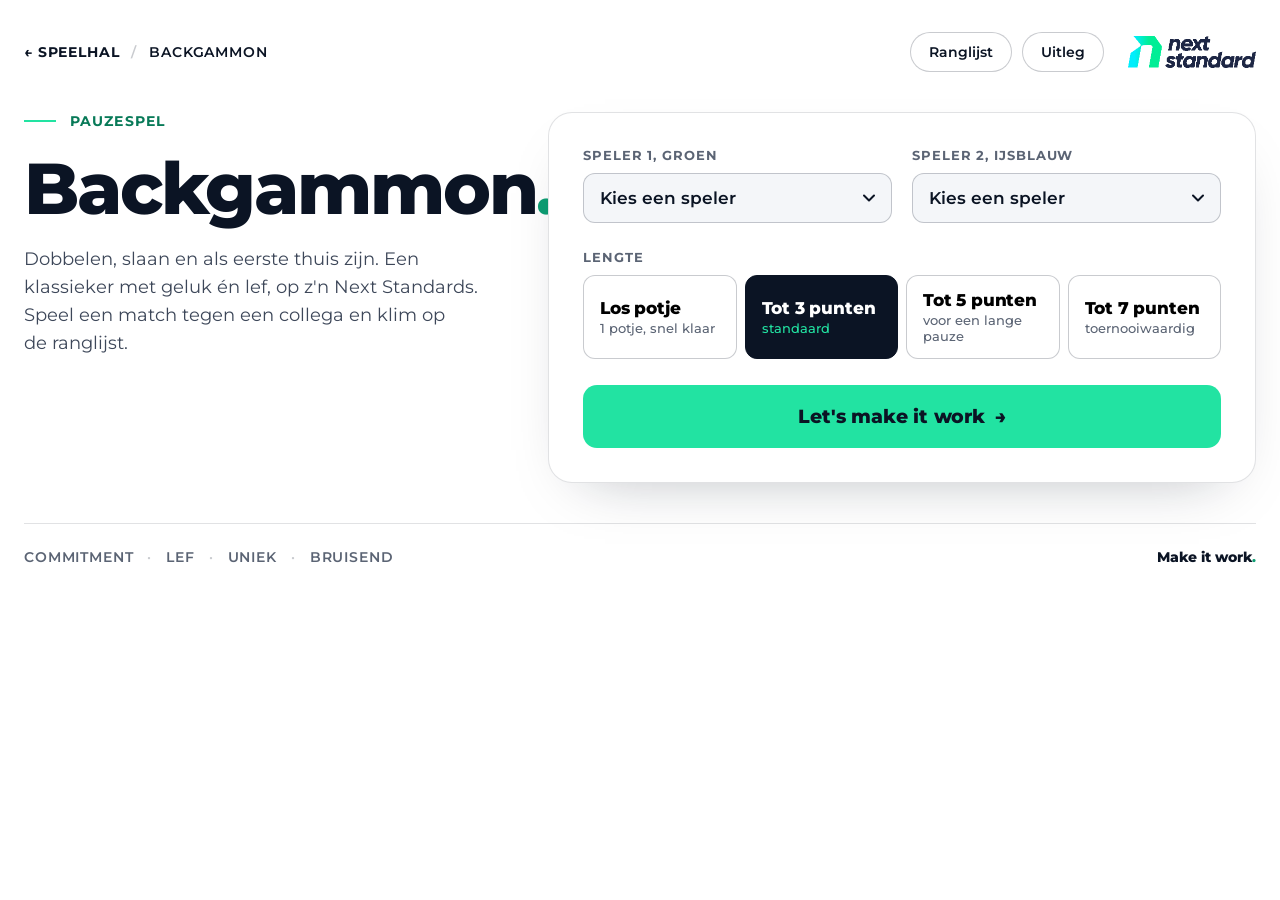
==== commit 4a4cf18a: "Add files via upload" ====
--- a/backgammon.html
+++ b/backgammon.html
@@ -6,894 +6,10 @@
 <title>Backgammon — Next Standard editie</title>
 <link rel="preconnect" href="https://fonts.googleapis.com">
 <link rel="preconnect" href="https://fonts.gstatic.com" crossorigin>
-<link href="https://fonts.googleapis.com/css2?family=Montserrat:ital,wght@0,400;0,500;0,600;0,700;0,800;0,900;1,400;1,600;1,800;1,900&display=swap" rel="stylesheet">
+<link href="https://fonts.googleapis.com/css2?family=Montserrat:wght@400;500;600;700;800&display=swap" rel="stylesheet">
+<link rel="stylesheet" href="speelhal.css?v=2026-10-19">
 <style>
-  :root {
-    /* ---- Next Standard styleguide ---- */
-    /* Brand */
-    --brand-blue:    #00F0FF;
-    --brand-green:   #00F098;
-    --blue-500:      #384980;
-    --blue-700:      #1E2745;
-    --blue-900:      #13192B;
-    /* System */
-    --white:         #FFFFFF;
-    --grey-300:      #F1F3F9;
-    --grey-400:      #E6E8EF;
-    --grey-700:      #E3E7F3;
-    --grey-900:      #D4D9EC;
-
-    /* ---- semantische tokens ---- */
-    --bg:            var(--grey-300);
-    --bg-card:       var(--white);
-    --ink:           var(--blue-900);
-    --ink-soft:      var(--blue-500);
-    --ink-faint:     #8B92AB;
-    --line:          rgba(19, 25, 43, 0.08);
-    --line-strong:   rgba(19, 25, 43, 0.16);
-
-    /* Speler 1 — cyaan (uit brand colors) */
-    --p1:            var(--brand-blue);
-    --p1-dark:       #00BCD4;          /* helder cyaan voor wanden — max contrast met navy */
-    --p1-soft:       #B3FAFF;
-
-    /* Speler 2 — navy (uit brand colors) */
-    --p2:            var(--blue-700);  /* Blue 700 als box-fill */
-    --p2-dark:       var(--blue-900);  /* Blue 900 voor max contrast op lijnen */
-    --p2-soft:       var(--grey-700);  /* lichtgrijs-blauw voor badges */
-
-    --radius:        14px;
-    --radius-sm:     8px;
-
-    /* fonts */
-    --font-display:  'Montserrat', 'Gilroy', sans-serif;
-    --font-body:     'Montserrat', system-ui, sans-serif;
-  }
-
-  * { box-sizing: border-box; margin: 0; padding: 0; }
-
-  html, body {
-    background: var(--bg);
-    color: var(--ink);
-    font-family: var(--font-body);
-    min-height: 100vh;
-    -webkit-font-smoothing: antialiased;
-    font-weight: 400;
-  }
-
-  body {
-    display: flex;
-    flex-direction: column;
-    align-items: center;
-    padding: 28px 20px 40px;
-  }
-
-  .app {
-    width: 100%;
-    max-width: 880px;
-    display: flex;
-    flex-direction: column;
-    gap: 20px;
-  }
-
-  /* ---------- top bar ---------- */
-  .topbar {
-    display: flex;
-    align-items: center;
-    justify-content: space-between;
-    gap: 16px;
-  }
-
-  .brand {
-    display: flex;
-    align-items: center;
-    gap: 12px;
-    font-family: var(--font-display);
-    font-weight: 800;
-    font-style: italic;
-    font-size: 18px;
-    letter-spacing: -0.02em;
-    color: var(--ink);
-  }
-  .brand-mark {
-    width: 36px; height: 36px;
-    background: var(--ink);
-    color: var(--brand-green);
-    border-radius: 10px;
-    display: grid; place-items: center;
-    font-family: var(--font-display);
-    font-weight: 900;
-    font-style: italic;
-    font-size: 18px;
-    letter-spacing: -0.04em;
-  }
-
-  .tag-make {
-    font-family: var(--font-display);
-    font-style: italic;
-    font-weight: 600;
-    font-size: 14px;
-    color: var(--ink-soft);
-  }
-  .tag-make::before { content: '/ '; color: var(--brand-green); font-style: normal; font-weight: 800; }
-  .tag-make::after  { content: ' /'; color: var(--brand-green); font-style: normal; font-weight: 800; }
-
-  /* ---------- hero ---------- */
-  .hero {
-    background: var(--blue-900);
-    color: #fff;
-    border-radius: 24px;
-    padding: 36px 32px 32px;
-    position: relative;
-    overflow: hidden;
-  }
-  .hero::after {
-    content: '';
-    position: absolute;
-    right: -60px; bottom: -60px;
-    width: 220px; height: 220px;
-    background: var(--brand-green);
-    border-radius: 50%;
-    opacity: 0.22;
-  }
-  .hero::before {
-    content: '';
-    position: absolute;
-    left: -40px; top: -40px;
-    width: 140px; height: 140px;
-    background: var(--brand-blue);
-    border-radius: 50%;
-    opacity: 0.12;
-  }
-  .hero-eyebrow {
-    font-family: var(--font-body);
-    font-size: 12px;
-    letter-spacing: 0.18em;
-    text-transform: uppercase;
-    color: var(--brand-green);
-    margin-bottom: 12px;
-    font-weight: 600;
-    position: relative;
-  }
-  .hero h1 {
-    font-family: var(--font-display);
-    font-weight: 900;
-    font-style: italic;
-    font-size: clamp(36px, 6.5vw, 56px);
-    line-height: 1.05;
-    letter-spacing: -0.025em;
-    position: relative;
-  }
-  .hero h1 .slash { color: var(--brand-green); font-weight: 900; }
-  .hero-sub {
-    margin-top: 14px;
-    max-width: 480px;
-    font-size: 15px;
-    color: rgba(255,255,255,0.72);
-    line-height: 1.55;
-    position: relative;
-    font-weight: 400;
-  }
-
-  /* ---------- setup ---------- */
-  .setup {
-    background: var(--bg-card);
-    border-radius: var(--radius);
-    padding: 24px;
-    display: flex;
-    flex-direction: column;
-    gap: 18px;
-    border: 1px solid var(--line);
-  }
-  .field label {
-    display: block;
-    font-size: 12px;
-    letter-spacing: 0.12em;
-    text-transform: uppercase;
-    color: var(--ink-soft);
-    margin-bottom: 8px;
-    font-weight: 700;
-  }
-  .field input {
-    width: 100%;
-    border: 1px solid var(--line-strong);
-    border-radius: var(--radius-sm);
-    padding: 12px 14px;
-    font-family: var(--font-body);
-    font-size: 16px;
-    font-weight: 500;
-    background: var(--bg);
-    color: var(--ink);
-    transition: border-color .15s, background .15s, box-shadow .15s;
-  }
-  .field input:focus {
-    outline: none;
-    border-color: var(--brand-green);
-    background: #fff;
-    box-shadow: 0 0 0 3px rgba(0,240,152,0.18);
-  }
-
-  .field select {
-    width: 100%;
-    border: 1px solid var(--line-strong);
-    border-radius: var(--radius-sm);
-    padding: 12px 40px 12px 14px;
-    font-family: var(--font-body);
-    font-size: 16px;
-    font-weight: 600;
-    color: var(--ink);
-    background-color: var(--bg);
-    background-image: url("data:image/svg+xml,%3Csvg xmlns='http://www.w3.org/2000/svg' width='12' height='8' viewBox='0 0 12 8'%3E%3Cpath d='M1 1.5l5 5 5-5' fill='none' stroke='%2313192B' stroke-width='2' stroke-linecap='round' stroke-linejoin='round'/%3E%3C/svg%3E");
-    background-repeat: no-repeat;
-    background-position: right 14px center;
-    -webkit-appearance: none;
-    appearance: none;
-    cursor: pointer;
-    transition: border-color .15s, background-color .15s, box-shadow .15s;
-  }
-  .field select:focus {
-    outline: none;
-    border-color: var(--brand-green);
-    background-color: #fff;
-    box-shadow: 0 0 0 3px rgba(0,240,152,0.18);
-  }
-  .field .player-new { margin-top: 8px; }
-  .resume {
-    display: flex;
-    flex-wrap: wrap;
-    align-items: center;
-    justify-content: space-between;
-    gap: 12px 16px;
-    background: var(--bg);
-    border: 1px solid var(--line-strong);
-    border-left: 4px solid var(--brand-green);
-    border-radius: var(--radius-sm);
-    padding: 14px 16px;
-  }
-  .resume[hidden] { display: none; }
-  .resume-title { font-family: var(--font-display); font-weight: 800; font-style: italic; font-size: 16px; }
-  .resume-text { font-size: 13px; color: var(--ink-soft); font-weight: 500; margin-top: 2px; }
-  .resume-actions { display: flex; gap: 8px; flex-wrap: wrap; }
-  .resume-actions .btn { padding: 9px 14px; font-size: 13px; }
-  .setup-error { font-size: 14px; font-weight: 600; color: #C62F4B; }
-  .setup-error:empty { display: none; }
-
-  /* mode segmented */
-  .mode-toggle {
-    display: grid;
-    grid-template-columns: 1fr 1fr;
-    background: var(--bg);
-    border: 1px solid var(--line-strong);
-    border-radius: var(--radius-sm);
-    padding: 4px;
-    gap: 4px;
-  }
-  .mode-toggle button {
-    border: none;
-    background: transparent;
-    padding: 12px 14px;
-    font-family: var(--font-display);
-    font-weight: 800;
-    font-style: italic;
-    font-size: 15px;
-    letter-spacing: -0.01em;
-    border-radius: 6px;
-    cursor: pointer;
-    color: var(--ink-soft);
-    transition: all .18s;
-    display: flex;
-    align-items: center;
-    justify-content: center;
-    gap: 8px;
-  }
-  .mode-toggle button .dot {
-    width: 8px; height: 8px;
-    border-radius: 50%;
-    background: var(--ink-faint);
-    transition: background .18s;
-  }
-  .mode-toggle button.active {
-    background: var(--ink);
-    color: #fff;
-  }
-  .mode-toggle button.active .dot { background: var(--brand-blue); }
-
-  .player-row {
-    display: grid;
-    grid-template-columns: 1fr 1fr;
-    gap: 18px;
-  }
-
-
-  .size-picker {
-    display: flex;
-    gap: 8px;
-    flex-wrap: wrap;
-  }
-  .size-chip {
-    flex: 1 1 auto;
-    min-width: 120px;
-    padding: 12px 14px;
-    border-radius: var(--radius-sm);
-    border: 1px solid var(--line-strong);
-    background: var(--bg);
-    cursor: pointer;
-    text-align: left;
-    font-family: var(--font-body);
-    transition: all .15s;
-  }
-  .size-chip strong {
-    display: block;
-    font-family: var(--font-display);
-    font-weight: 800;
-    font-style: italic;
-    font-size: 17px;
-    letter-spacing: -0.01em;
-  }
-  .size-chip span {
-    font-size: 12px;
-    color: var(--ink-soft);
-    font-weight: 500;
-  }
-  .size-chip:hover { border-color: var(--ink); }
-  .size-chip.active {
-    background: var(--ink);
-    color: #fff;
-    border-color: var(--ink);
-  }
-  .size-chip.active span { color: var(--brand-green); }
-
-  .btn-start {
-    background: var(--brand-green);
-    color: var(--blue-900);
-    border: none;
-    border-radius: var(--radius-sm);
-    padding: 18px;
-    font-family: var(--font-display);
-    font-size: 18px;
-    font-weight: 800;
-    font-style: italic;
-    letter-spacing: -0.01em;
-    cursor: pointer;
-    transition: transform .12s, background .15s;
-    display: flex;
-    align-items: center;
-    justify-content: center;
-    gap: 10px;
-  }
-  .btn-start:hover { background: #00d987; }
-  .btn-start:active { transform: scale(0.99); }
-  .btn-start .arrow {
-    display: inline-block;
-    transition: transform .18s;
-    font-style: normal;
-  }
-  .btn-start:hover .arrow { transform: translateX(4px); }
-
-  /* ---------- game ---------- */
-  .game { display: none; flex-direction: column; gap: 18px; }
-  .game.active { display: flex; }
-
-  .scoreboard {
-    display: grid;
-    grid-template-columns: 1fr auto 1fr;
-    gap: 14px;
-    align-items: stretch;
-  }
-  .player-card {
-    background: var(--bg-card);
-    border: 1px solid var(--line);
-    border-radius: var(--radius);
-    padding: 16px 18px;
-    position: relative;
-    transition: all .25s;
-  }
-  .player-card.p1 { border-left: 4px solid var(--p1); }
-  .player-card.p2 { border-left: 4px solid var(--p2); }
-  .player-card.turn { transform: translateY(-2px); }
-  .player-card.p1.turn { box-shadow: 0 0 0 2px var(--p1-dark); border-color: var(--p1-dark); }
-  .player-card.p2.turn { box-shadow: 0 0 0 2px var(--p2-dark); border-color: var(--p2-dark); }
-
-  .player-label {
-    font-size: 11px;
-    letter-spacing: 0.14em;
-    text-transform: uppercase;
-    color: var(--ink-soft);
-    font-weight: 700;
-  }
-  .player-name {
-    font-family: var(--font-display);
-    font-weight: 800;
-    font-style: italic;
-    font-size: 22px;
-    letter-spacing: -0.02em;
-    margin-top: 2px;
-    line-height: 1.1;
-    word-break: break-word;
-    display: flex;
-    align-items: center;
-    gap: 6px;
-  }
-  .player-score {
-    margin-top: 10px;
-    display: flex;
-    align-items: baseline;
-    gap: 6px;
-  }
-  .player-score .num {
-    font-family: var(--font-display);
-    font-weight: 900;
-    font-style: italic;
-    font-size: 38px;
-    letter-spacing: -0.04em;
-    line-height: 1;
-  }
-  .player-score .of {
-    font-size: 13px;
-    color: var(--ink-faint);
-    font-weight: 500;
-  }
-
-  .turn-indicator {
-    background: var(--ink);
-    color: #fff;
-    border-radius: var(--radius);
-    padding: 14px 16px;
-    display: flex;
-    flex-direction: column;
-    align-items: center;
-    justify-content: center;
-    text-align: center;
-    min-width: 130px;
-  }
-  .turn-indicator .who {
-    font-family: var(--font-display);
-    font-weight: 800;
-    font-style: italic;
-    font-size: 16px;
-    letter-spacing: -0.01em;
-    color: var(--brand-blue);
-    transition: color .2s;
-    display: flex;
-    align-items: center;
-    gap: 4px;
-  }
-  .turn-indicator.is-p2 .who { color: var(--white); }
-  .turn-indicator .label {
-    font-size: 10px;
-    letter-spacing: 0.18em;
-    text-transform: uppercase;
-    color: rgba(255,255,255,0.55);
-    margin-bottom: 6px;
-    font-weight: 600;
-  }
-  .turn-indicator .bonus {
-    font-size: 11px;
-    color: rgba(255,255,255,0.65);
-    margin-top: 4px;
-    font-style: italic;
-    min-height: 14px;
-    font-weight: 500;
-  }
-
-
-  /* controls */
-  .controls {
-    display: flex;
-    gap: 10px;
-    flex-wrap: wrap;
-    align-items: center;
-    justify-content: space-between;
-  }
-  .controls-left { display: flex; gap: 10px; flex-wrap: wrap; }
-  .btn {
-    background: var(--bg-card);
-    border: 1px solid var(--line-strong);
-    color: var(--ink);
-    border-radius: var(--radius-sm);
-    padding: 11px 18px;
-    font-family: var(--font-body);
-    font-weight: 700;
-    font-size: 14px;
-    cursor: pointer;
-    transition: all .15s;
-  }
-  .btn:hover { background: var(--ink); color: #fff; border-color: var(--ink); }
-  .btn.btn-ghost { background: transparent; border-color: var(--line); color: var(--ink-soft); }
-  .btn.btn-ghost:hover { background: var(--ink); color: #fff; border-color: var(--ink); }
-
-  .rules-hint {
-    font-size: 13px;
-    color: var(--ink-soft);
-    font-style: italic;
-    font-weight: 500;
-  }
-  .rules-hint .slash { color: var(--brand-green); font-style: normal; font-weight: 800; }
-
-  /* winner */
-  .winner {
-    display: none;
-    background: var(--ink);
-    color: #fff;
-    border-radius: var(--radius);
-    padding: 32px;
-    text-align: center;
-    position: relative;
-    overflow: hidden;
-  }
-  .winner.active { display: block; }
-  .winner::before {
-    content: '';
-    position: absolute;
-    inset: 0;
-    background: radial-gradient(circle at top right, var(--brand-green) 0%, transparent 50%);
-    opacity: 0.18;
-  }
-  .winner-label {
-    font-size: 12px;
-    letter-spacing: 0.2em;
-    text-transform: uppercase;
-    color: var(--brand-green);
-    font-weight: 700;
-    position: relative;
-  }
-  .winner-name {
-    font-family: var(--font-display);
-    font-weight: 900;
-    font-style: italic;
-    font-size: clamp(32px, 6vw, 48px);
-    letter-spacing: -0.025em;
-    margin-top: 6px;
-    line-height: 1.05;
-    position: relative;
-  }
-  .winner-name.tie { color: var(--brand-green); }
-  .winner-score {
-    margin-top: 10px;
-    font-size: 16px;
-    color: rgba(255,255,255,0.7);
-    position: relative;
-    font-weight: 500;
-  }
-  .winner-tag {
-    margin-top: 18px;
-    font-family: var(--font-display);
-    font-style: italic;
-    font-weight: 800;
-    color: var(--brand-green);
-    font-size: 18px;
-    position: relative;
-  }
-
-  /* footer */
-  .footer {
-    margin-top: 6px;
-    display: flex;
-    justify-content: space-between;
-    align-items: center;
-    font-size: 12px;
-    color: var(--ink-faint);
-    flex-wrap: wrap;
-    gap: 8px;
-  }
-  .footer .vals { display: flex; gap: 12px; flex-wrap: wrap; }
-  .footer .vals span {
-    font-weight: 700;
-    letter-spacing: 0.14em;
-    text-transform: uppercase;
-  }
-  .footer .vals span:nth-child(1) { color: var(--p1-dark); }
-  .footer .vals span:nth-child(2) { color: var(--brand-green); }
-  .footer .vals span:nth-child(3) { color: var(--ink-soft); }
-  .footer .vals span:nth-child(4) { color: var(--ink); }
-
-  /* ---------- uitleg knop ---------- */
-  .btn-uitleg {
-    background: transparent;
-    border: 1px solid var(--line-strong);
-    color: var(--ink-soft);
-    border-radius: var(--radius-sm);
-    padding: 8px 14px;
-    font-family: var(--font-body);
-    font-weight: 700;
-    font-size: 13px;
-    cursor: pointer;
-    transition: all .15s;
-  }
-  .btn-uitleg:hover {
-    background: var(--ink);
-    color: #fff;
-    border-color: var(--ink);
-  }
-
-  /* ---------- modal ---------- */
-  .modal-overlay {
-    display: none;
-    position: fixed;
-    inset: 0;
-    background: rgba(19,25,43,0.72);
-    backdrop-filter: blur(4px);
-    z-index: 1000;
-    align-items: center;
-    justify-content: center;
-    padding: 20px;
-  }
-  .modal-overlay.open {
-    display: flex;
-  }
-  .modal {
-    background: var(--bg-card);
-    border-radius: 20px;
-    width: 100%;
-    max-width: 520px;
-    max-height: 90vh;
-    overflow-y: auto;
-    box-shadow: 0 24px 64px rgba(19,25,43,0.32);
-    position: relative;
-    animation: modal-in .22s ease-out;
-  }
-  @keyframes modal-in {
-    from { opacity: 0; transform: translateY(16px) scale(0.97); }
-    to   { opacity: 1; transform: none; }
-  }
-  .modal-header {
-    background: var(--blue-900);
-    color: #fff;
-    border-radius: 20px 20px 0 0;
-    padding: 28px 28px 24px;
-    position: relative;
-    overflow: hidden;
-  }
-  .modal-header::after {
-    content: '';
-    position: absolute;
-    right: -40px; bottom: -40px;
-    width: 140px; height: 140px;
-    background: var(--brand-green);
-    border-radius: 50%;
-    opacity: 0.18;
-  }
-  .modal-eyebrow {
-    font-size: 11px;
-    letter-spacing: 0.18em;
-    text-transform: uppercase;
-    color: var(--brand-green);
-    font-weight: 700;
-    margin-bottom: 6px;
-    position: relative;
-  }
-  .modal-title {
-    font-family: var(--font-display);
-    font-weight: 900;
-    font-style: italic;
-    font-size: 28px;
-    letter-spacing: -0.02em;
-    position: relative;
-  }
-  .modal-close {
-    position: absolute;
-    top: 20px; right: 20px;
-    background: rgba(255,255,255,0.12);
-    border: none;
-    color: rgba(255,255,255,0.8);
-    width: 32px; height: 32px;
-    border-radius: 50%;
-    font-size: 14px;
-    cursor: pointer;
-    display: grid; place-items: center;
-    transition: background .15s;
-    position: absolute;
-    z-index: 1;
-  }
-  .modal-close:hover { background: rgba(255,255,255,0.25); }
-  .modal-body {
-    padding: 24px 28px 8px;
-    display: flex;
-    flex-direction: column;
-    gap: 18px;
-  }
-  .rule-block {
-    display: flex;
-    gap: 14px;
-    align-items: flex-start;
-  }
-  .rule-icon {
-    font-size: 22px;
-    min-width: 32px;
-    text-align: center;
-    margin-top: 1px;
-  }
-  .rule-title {
-    font-family: var(--font-display);
-    font-weight: 800;
-    font-style: italic;
-    font-size: 15px;
-    letter-spacing: -0.01em;
-    margin-bottom: 3px;
-    color: var(--ink);
-  }
-  .rule-text {
-    font-size: 14px;
-    color: var(--ink-soft);
-    line-height: 1.55;
-    font-weight: 500;
-  }
-  .rule-text strong { color: var(--ink); font-weight: 700; }
-  .modal-btn-start {
-    display: block;
-    width: calc(100% - 56px);
-    margin: 20px 28px 24px;
-    background: var(--brand-green);
-    color: var(--blue-900);
-    border: none;
-    border-radius: var(--radius-sm);
-    padding: 16px;
-    font-family: var(--font-display);
-    font-size: 16px;
-    font-weight: 800;
-    font-style: italic;
-    cursor: pointer;
-    transition: background .15s;
-  }
-  .modal-btn-start:hover { background: #00d987; }
-
-  /* ---------- statistieken ---------- */
-  .topbar-actions { display: flex; align-items: center; gap: 8px; flex-wrap: wrap; justify-content: flex-end; }
-  .modal.modal-wide { max-width: 680px; }
-  .stats-filter { grid-template-columns: repeat(3, 1fr); }
-  .stats-filter button { font-size: 13px; padding: 10px 8px; }
-  .stats-section { display: flex; flex-direction: column; gap: 10px; }
-  .stats-heading {
-    display: flex;
-    justify-content: space-between;
-    align-items: baseline;
-    gap: 12px;
-    font-family: var(--font-display);
-    font-weight: 800;
-    font-style: italic;
-    font-size: 17px;
-    letter-spacing: -0.01em;
-  }
-  .stats-heading small {
-    font-family: var(--font-body);
-    font-style: normal;
-    font-weight: 500;
-    font-size: 12px;
-    color: var(--ink-faint);
-  }
-  .rank-list, .game-list { list-style: none; display: flex; flex-direction: column; gap: 6px; }
-  .rank-row {
-    display: grid;
-    grid-template-columns: 30px 1fr auto;
-    gap: 12px;
-    align-items: center;
-    padding: 12px 14px;
-    border-radius: var(--radius-sm);
-    background: var(--bg);
-  }
-  .rank-row.top { background: var(--ink); color: #fff; }
-  .rank-pos {
-    font-family: var(--font-display);
-    font-weight: 900;
-    font-style: italic;
-    font-size: 20px;
-    color: var(--ink-faint);
-  }
-  .rank-row.top .rank-pos { color: var(--brand-green); }
-  .rank-name {
-    font-family: var(--font-display);
-    font-weight: 800;
-    font-style: italic;
-    font-size: 16px;
-    letter-spacing: -0.01em;
-    word-break: break-word;
-  }
-  .rank-meta { font-size: 12px; color: var(--ink-soft); font-weight: 500; margin-top: 2px; }
-  .rank-row.top .rank-meta { color: rgba(255,255,255,0.65); }
-  .rank-bar { height: 4px; background: var(--line-strong); border-radius: 2px; margin-top: 7px; overflow: hidden; }
-  .rank-row.top .rank-bar { background: rgba(255,255,255,0.15); }
-  .rank-bar span { display: block; height: 100%; background: var(--brand-green); border-radius: 2px; }
-  .rank-wins { text-align: right; line-height: 1; }
-  .rank-wins .num {
-    font-family: var(--font-display);
-    font-weight: 900;
-    font-style: italic;
-    font-size: 28px;
-    letter-spacing: -0.03em;
-  }
-  .rank-wins .lbl { display: block; font-size: 11px; color: var(--ink-soft); font-weight: 600; margin-top: 3px; }
-  .rank-wins .up { color: #00A86B; }
-  .rank-wins .down { color: #C62F4B; }
-  .rank-row.top .rank-wins .up { color: var(--brand-green); }
-  .rank-row.top .rank-wins .down { color: #FF8FA3; }
-  .rank-row.provisional { background: transparent; border: 1px dashed var(--line-strong); }
-  .rank-divider { font-size: 12px; color: var(--ink-faint); font-weight: 600; margin-top: 8px; }
-  .stats-note { font-size: 13px; color: var(--ink-soft); font-weight: 500; line-height: 1.5; margin-top: -4px; }
-  .rank-row.top .rank-wins .lbl { color: rgba(255,255,255,0.65); }
-
-  .game-row {
-    display: grid;
-    gap: 10px;
-    align-items: center;
-    padding: 10px 12px;
-    border: 1px solid var(--line);
-    border-radius: var(--radius-sm);
-  }
-  .game-match { font-size: 14px; font-weight: 500; color: var(--ink-soft); }
-  .game-match strong { color: var(--ink); font-weight: 800; }
-  .game-match .score {
-    font-family: var(--font-display);
-    font-weight: 900;
-    font-style: italic;
-    color: var(--ink);
-    margin: 0 6px;
-  }
-  .game-meta { font-size: 12px; color: var(--ink-faint); font-weight: 500; margin-top: 2px; }
-  .stats-empty {
-    padding: 22px;
-    border: 1px dashed var(--line-strong);
-    border-radius: var(--radius-sm);
-    text-align: center;
-    font-size: 14px;
-    color: var(--ink-soft);
-    font-weight: 500;
-    line-height: 1.5;
-  }
-  .stats-more { align-self: flex-start; }
-  .stats-actions {
-    display: flex;
-    flex-wrap: wrap;
-    gap: 8px;
-    padding: 18px 28px 24px;
-    border-top: 1px solid var(--line);
-    margin-top: 16px;
-  }
-  .stats-actions .btn { padding: 9px 14px; font-size: 13px; }
-  .stats-status { width: 100%; font-size: 13px; color: var(--ink-soft); font-weight: 500; min-height: 18px; }
-  .stats-status:empty { display: none; }
-  .stats-source { flex: 1 1 260px; font-size: 13px; color: var(--ink-soft); font-weight: 500; line-height: 1.5; align-self: center; }
-  .stats-source .live { display: inline-block; width: 8px; height: 8px; border-radius: 50%; background: var(--brand-green); margin-right: 6px; vertical-align: 1px; }
-  .stats-source .off { background: var(--ink-faint); }
-
-  .winner-record {
-    white-space: pre-line;
-    line-height: 1.6;
-    margin-top: 14px;
-    font-size: 14px;
-    color: rgba(255,255,255,0.85);
-    position: relative;
-    font-weight: 600;
-  }
-  .winner-record:empty { display: none; }
-  .winner-stats-btn {
-    margin-top: 16px;
-    position: relative;
-    background: transparent;
-    color: #fff;
-    border: 1px solid rgba(255,255,255,0.3);
-    border-radius: var(--radius-sm);
-    padding: 9px 16px;
-    font-family: var(--font-body);
-    font-weight: 700;
-    font-size: 13px;
-    cursor: pointer;
-    transition: all .15s;
-  }
-  .winner-stats-btn:hover { background: var(--brand-green); border-color: var(--brand-green); color: var(--blue-900); }
-
-  @media (max-width: 640px) {
-    .player-row { grid-template-columns: 1fr; }
-    .scoreboard { grid-template-columns: 1fr; }
-    .turn-indicator { order: -1; }
-    .hero { padding: 28px 22px; }
-    .board-wrap { padding: 16px; }
-  }
-
-
-  /* ---------- backgammon ---------- */
   .chip-row { display: grid; grid-template-columns: repeat(4, 1fr); gap: 8px; }
-  .chip-row .size-chip { min-width: 0; }
-
   .chk-badge {
     display: inline-block;
     width: 20px; height: 20px;
@@ -901,45 +17,25 @@
     flex: none;
   }
   .chk-badge.p1 { background: var(--p1); border: 2px solid var(--p1-dark); }
-  .chk-badge.p2 { background: var(--blue-900); border: 2px solid var(--grey-900); box-shadow: 0 0 0 1px var(--blue-900); }
-  .player-sub { font-size: 12px; color: var(--ink-soft); font-weight: 600; margin-top: 4px; }
-
-  .board-wrap {
-    background: var(--bg-card);
-    border-radius: var(--radius);
-    padding: 18px;
-    display: flex;
-    flex-direction: column;
-    gap: 14px;
-    border: 1px solid var(--line);
-  }
-  .board-meta {
-    font-size: 12px;
-    letter-spacing: 0.14em;
-    text-transform: uppercase;
-    color: var(--ink-soft);
-    font-weight: 700;
-    text-align: center;
-  }
-
+  .chk-badge.p2 { background: radial-gradient(circle, var(--p2) 0 30%, var(--p2-dark) 30% 46%, var(--p2) 46%); border: 2px solid var(--p2-dark); }
   .bg-panel {
     display: flex;
     flex-wrap: wrap;
     align-items: center;
     justify-content: space-between;
     gap: 10px 14px;
-    background: var(--bg);
-    border: 1px solid var(--line-strong);
-    border-radius: var(--radius-sm);
-    padding: 10px 12px;
+    background: var(--paper);
+    border: 1px solid var(--line);
+    border-radius: var(--radius);
+    padding: 14px 16px;
   }
   .dice { display: flex; gap: 8px; align-items: center; min-height: 44px; min-width: 44px; }
   .die { width: 42px; height: 42px; display: block; transition: opacity .2s; }
   .die rect { stroke-width: 2; }
   .die.p1 rect { fill: var(--p1); stroke: var(--p1-dark); }
   .die.p1 circle { fill: var(--blue-900); }
-  .die.p2 rect { fill: var(--blue-900); stroke: var(--blue-500); }
-  .die.p2 circle { fill: #fff; }
+  .die.p2 rect { fill: var(--p2); stroke: var(--p2-dark); }
+  .die.p2 circle { fill: var(--blue-900); }
   .die.used { opacity: 0.25; }
   .die.rolled { animation: die-roll .45s ease-out; }
   @keyframes die-roll {
@@ -952,49 +48,33 @@
   .bg-actions { display: flex; gap: 8px; flex-wrap: wrap; }
   .bg-actions .btn { padding: 10px 14px; font-size: 13px; }
   .btn:disabled, .btn-next:disabled { opacity: 0.35; cursor: default; pointer-events: none; }
-  .btn-next {
-    background: var(--brand-green);
-    color: var(--blue-900);
-    border: none;
-    border-radius: var(--radius-sm);
-    padding: 10px 16px;
-    font-family: var(--font-display);
-    font-weight: 800;
-    font-style: italic;
-    font-size: 14px;
-    cursor: pointer;
-    white-space: nowrap;
-    transition: background .15s, box-shadow .15s;
-  }
-  .btn-next:hover { background: #00d987; }
-  .btn-next:focus-visible { outline: 3px solid var(--ink); outline-offset: 2px; }
-  .btn-next.pulse { box-shadow: 0 0 0 4px rgba(0,240,152,0.35); }
-
+  .btn-next.pulse { box-shadow: 0 0 0 4px rgba(34,227,162,0.35); }
   .bg-board { width: 100%; height: auto; display: block; user-select: none; touch-action: manipulation; }
   .bg-board .frame { fill: var(--blue-900); }
   .bg-board .felt { fill: var(--grey-300); }
-  .bg-board .tri-a { fill: var(--blue-500); }
+  .bg-board .tri-a { fill: #3A4A68; }
   .bg-board .tri-b { fill: var(--grey-900); }
   .bg-board .bar { fill: var(--blue-700); }
   .bg-board .tray { fill: var(--blue-700); }
   .bg-board .tray.dest { fill: var(--brand-green); }
-  .bg-board .dest-tri { fill: var(--brand-green); opacity: 0.55; }
+  .bg-board .dest-tri { fill: var(--brand-green); opacity: 0.7; }
   .bg-board .chk { stroke-width: 2.5; transition: filter .15s; }
   .bg-board .chk1 { fill: var(--p1); stroke: var(--p1-dark); }
-  .bg-board .chk2 { fill: var(--blue-900); stroke: var(--grey-900); }
-  .bg-board .chk.movable { stroke: var(--brand-green); stroke-width: 5; }
-  .bg-board .chk.selected { stroke: var(--brand-green); stroke-width: 7; filter: drop-shadow(0 0 6px rgba(0,240,152,0.9)); }
-  .bg-board .ghost { fill: none; stroke: var(--brand-green); stroke-width: 3; stroke-dasharray: 6 5; }
-  .bg-board .cnt { font-family: var(--font-display); font-weight: 900; font-style: italic; font-size: 22px; text-anchor: middle; dominant-baseline: central; pointer-events: none; }
+  .bg-board .chk2 { fill: url(#p2ring); stroke: var(--p2-dark); }
+  .bg-board .chk.movable { stroke: var(--ink); stroke-width: 5; filter: drop-shadow(0 0 3px rgba(255,255,255,.9)); }
+  .bg-board .chk.selected { stroke: var(--ink); stroke-width: 7; filter: drop-shadow(0 0 6px rgba(255,255,255,1)); }
+  .bg-board .ghost { fill: none; stroke: var(--ink); stroke-width: 3; stroke-dasharray: 6 5; }
+  .bg-board .cnt { font-family: var(--font-display); font-weight: 800; font-size: 22px; text-anchor: middle; dominant-baseline: central; pointer-events: none; }
   .bg-board .cnt.c1 { fill: var(--blue-900); }
-  .bg-board .cnt.c2 { fill: #fff; }
+  .bg-board .cnt.c2 { fill: var(--blue-900); }
   .bg-board .off1 { fill: var(--p1); }
-  .bg-board .off2 { fill: var(--grey-900); }
+  .bg-board .off2 { fill: var(--p2); }
   .bg-board .tray-lbl { font-family: var(--font-body); font-weight: 700; font-size: 15px; fill: rgba(255,255,255,0.75); text-anchor: middle; dominant-baseline: central; pointer-events: none; }
   .bg-board .last-dot { fill: var(--brand-green); stroke: var(--blue-900); stroke-width: 2; }
+  .bg-board .last-from { fill: none; stroke: var(--brand-green); stroke-width: 3; }
+  .bg-board .chk, .bg-board .off1, .bg-board .off2 { will-change: transform; }
   .bg-board .hit { fill: transparent; cursor: pointer; }
   .bg-board .hit.off { cursor: default; }
-
   .round-result {
     display: none;
     align-items: center;
@@ -1009,64 +89,47 @@
   .round-text {
     font-family: var(--font-display);
     font-weight: 800;
-    font-style: italic;
     font-size: 16px;
     letter-spacing: -0.01em;
   }
-
   @media (max-width: 640px) {
-    .chip-row { grid-template-columns: 1fr 1fr; }
-    .board-wrap { padding: 10px; }
-    .app.playing .hero { display: none; }
-    .scoreboard { grid-template-columns: 1fr 1fr; gap: 10px; }
-    .turn-indicator {
-      order: -1;
-      grid-column: 1 / -1;
-      flex-direction: row;
-      flex-wrap: wrap;
-      gap: 4px 10px;
-      padding: 10px 14px;
-      min-width: 0;
-    }
-    .turn-indicator .label { margin-bottom: 0; }
-    .turn-indicator .bonus { margin-top: 0; min-height: 0; }
-    .player-card { padding: 12px 14px; }
-    .player-name { font-size: 17px; }
-    .player-score { margin-top: 6px; }
-    .player-score .num { font-size: 28px; }
-    .die { width: 36px; height: 36px; }
-    .bg-panel { padding: 8px 10px; gap: 8px; }
-    .bg-msg { order: 3; flex-basis: 100%; font-size: 13px; }
-    .bg-actions .btn, .bg-actions .btn-next { padding: 9px 12px; font-size: 13px; }
-    .player-sub { font-size: 11px; }
-  }
-
+  .chip-row { grid-template-columns: 1fr 1fr; }
+  .die { width: 36px; height: 36px; }
+  .bg-panel { padding: 8px 10px; gap: 8px; }
+  .bg-msg { order: 3; flex-basis: 100%; font-size: 13px; }
+  .bg-actions .btn, .bg-actions .btn-next { padding: 9px 12px; font-size: 13px; }
+  }
   @media (prefers-reduced-motion: reduce) {
-    .die.rolled { animation: none; }
-  }
+  .die.rolled { animation: none; }
+  }
+  .bg-board .frame { fill: var(--ink); }
+  .bg-board .felt { fill: #FFFFFF; }
+  .bg-board .bar, .bg-board .tray { fill: var(--ink-2); }
+  .round-result { border-radius: var(--radius); padding: 12px 12px 12px 20px; }
 </style>
 </head>
 <body>
 
 <div class="app">
 
-  <div class="topbar">
-    <div class="brand">
-      <div class="brand-mark">N</div>
-      <div>Next Standard</div>
+  <header class="topbar">
+    <nav class="crumbs" aria-label="Navigatie">
+      <a class="back-link" href="index.html">← Speelhal</a>
+      <span class="crumb-sep" aria-hidden="true">/</span>
+      <span class="crumb-current">Backgammon</span>
+    </nav>
+    <div class="topbar-actions">
+      <button class="btn-uitleg" id="btnStats">Ranglijst</button>
+      <button class="btn-uitleg" id="btnUitleg">Uitleg</button>
+      <span class="ns-logo" role="img" aria-label="Next Standard"></span>
     </div>
-    <div class="topbar-actions">
-      <button class="btn-uitleg" id="btnStats">Statistieken</button>
-      <button class="btn-uitleg" id="btnUitleg">? Uitleg</button>
-      <div class="tag-make">Make it work</div>
-    </div>
-  </div>
+  </header>
 
   <!-- Uitleg modal -->
   <div class="modal-overlay" id="modalOverlay">
     <div class="modal" role="dialog" aria-modal="true" aria-labelledby="rulesTitle">
       <div class="modal-header">
-        <div class="modal-eyebrow">/ Spelregels /</div>
+        <div class="modal-eyebrow">Spelregels</div>
         <h2 class="modal-title" id="rulesTitle">Backgammon</h2>
         <button class="modal-close" id="modalClose" aria-label="Sluiten">✕</button>
       </div>
@@ -1075,7 +138,7 @@
           <div class="rule-icon">🎯</div>
           <div>
             <div class="rule-title">Doel</div>
-            <div class="rule-text">Breng als eerste al je 15 schijven naar je thuisvak en haal ze daarna van het bord. Speler 1 (cyaan) loopt tegen de klok in naar <strong>rechtsonder</strong>, speler 2 (navy) met de klok mee naar <strong>rechtsboven</strong>.</div>
+            <div class="rule-text">Breng als eerste al je 15 schijven naar je thuisvak en haal ze daarna van het bord. Speler 1 (groen) loopt tegen de klok in naar <strong>rechtsonder</strong>, speler 2 (ijsblauw, met ring) met de klok mee naar <strong>rechtsboven</strong>.</div>
           </div>
         </div>
         <div class="rule-block">
@@ -1103,7 +166,7 @@
           <div class="rule-icon">👆</div>
           <div>
             <div class="rule-title">Bediening</div>
-            <div class="rule-text">Tik een schijf aan; de punten waar hij heen mag lichten groen op. Tik het doel aan om te zetten. Dubbelklikken zet meteen met de hoogste steen. Een zet terugnemen kan tot je op <strong>Beurt klaar</strong> klikt.</div>
+            <div class="rule-text">Tik een schijf aan; de punten waar hij heen mag lichten groen op. Tik het doel aan om te zetten, ook als de schijf beide stenen achter elkaar gebruikt. Geeft dat via de ene of de andere steen een verschillend resultaat (de ene route slaat, de andere niet), dan zet je in twee stappen en kies je zelf. Een zet terugnemen kan tot je op <strong>Beurt klaar</strong> klikt. Een open rondje en een groene stip laten zien waar de tegenstander vandaan kwam en heen ging.</div>
           </div>
         </div>
       </div>
@@ -1111,157 +174,156 @@
     </div>
   </div>
 
-  <!-- Statistieken modal -->
-  <div class="modal-overlay" id="statsOverlay">
-    <div class="modal modal-wide" role="dialog" aria-modal="true" aria-labelledby="statsTitle">
-      <div class="modal-header">
-        <div class="modal-eyebrow">/ Wie is de baas? /</div>
-        <h2 class="modal-title" id="statsTitle">Statistieken</h2>
-        <button class="modal-close" id="statsClose" aria-label="Sluiten">✕</button>
+  <main class="view-main">
+  <div class="setup-wrap">
+    <div class="intro">
+      <div class="eyebrow">Pauzespel</div>
+      <h1 class="page-title">Backgammon<span class="dot">.</span></h1>
+      <p class="lead">Dobbelen, slaan en als eerste thuis zijn. Een klassieker met geluk én lef, op z'n Next Standards. Speel een match tegen een collega en klim op de ranglijst.</p>
+      <div class="resume" id="resumeBox" hidden>
+        <div>
+          <div class="resume-title">Match nog bezig</div>
+          <div class="resume-text" id="resumeText"></div>
+        </div>
+        <div class="resume-actions">
+          <button class="btn" id="btnResume">Verder spelen</button>
+          <button class="btn btn-ghost" id="btnDiscard">Weggooien</button>
+        </div>
       </div>
-      <div class="modal-body">
-        <div class="mode-toggle stats-filter" id="statsFilter">
+    </div>
+
+    <div id="setup" class="setup">
+      <div class="player-row">
+        <div class="field">
+          <label for="p1select">Speler 1, groen</label>
+          <select id="p1select"></select>
+          <input id="p1name" class="player-new" type="text" maxlength="14" placeholder="Typ een naam" autocomplete="off" aria-label="Naam speler 1" hidden>
+        </div>
+        <div class="field">
+          <label for="p2select">Speler 2, ijsblauw</label>
+          <select id="p2select"></select>
+          <input id="p2name" class="player-new" type="text" maxlength="14" placeholder="Typ een naam" autocomplete="off" aria-label="Naam speler 2" hidden>
+        </div>
+      </div>
+
+      <div class="setup-error" id="setupError" role="alert"></div>
+
+      <div class="field">
+        <label>Lengte</label>
+        <div class="chip-row" id="targetPicker">
+          <button class="size-chip" data-target="1"><strong>Los potje</strong><span>1 potje, snel klaar</span></button>
+          <button class="size-chip active" data-target="3"><strong>Tot 3 punten</strong><span>standaard</span></button>
+          <button class="size-chip" data-target="5"><strong>Tot 5 punten</strong><span>voor een lange pauze</span></button>
+          <button class="size-chip" data-target="7"><strong>Tot 7 punten</strong><span>toernooiwaardig</span></button>
+        </div>
+      </div>
+
+      <button class="btn-start" id="btnStart">
+        Let's make it work <span class="arrow">→</span>
+      </button>
+    </div>
+  </div>
+
+  <div id="game" class="game">
+    <div class="game-side">
+      <div class="scoreboard">
+        <div class="player-card p1 turn" id="card1">
+          <div class="player-label">Speler 1</div>
+          <div class="player-name"><span class="chk-badge p1" aria-hidden="true"></span><span id="name1">Speler 1</span></div>
+          <div class="player-score"><span class="num" id="score1">0</span><span class="of" id="of1">van 3</span></div>
+          <div class="player-sub" id="sub1"></div>
+        </div>
+        <div class="turn-indicator" id="turnIndicator">
+          <div class="label" id="turnLabel">Aan zet</div>
+          <div class="who" id="turnName">—</div>
+          <div class="bonus" id="roundInfo"></div>
+        </div>
+        <div class="player-card p2" id="card2">
+          <div class="player-label">Speler 2</div>
+          <div class="player-name"><span class="chk-badge p2" aria-hidden="true"></span><span id="name2">Speler 2</span></div>
+          <div class="player-score"><span class="num" id="score2">0</span><span class="of" id="of2">van 3</span></div>
+          <div class="player-sub" id="sub2"></div>
+        </div>
+      </div>
+
+      <div class="winner" id="winner">
+        <div class="winner-label">Match gewonnen</div>
+        <div class="winner-name" id="winnerName">—</div>
+        <div class="winner-score" id="winnerScore"></div>
+        <div class="winner-record" id="winnerRecord"></div>
+        <div class="winner-tag">Make it work.</div>
+        <button class="winner-stats-btn" id="winnerStatsBtn">Bekijk de ranglijst</button>
+      </div>
+
+      <div class="controls">
+        <div class="controls-left">
+          <button class="btn" id="btnRestart">Nieuwe match</button>
+          <button class="btn btn-ghost" id="btnNew">Andere setup</button>
+        </div>
+        <div class="rules-hint" id="rulesHint"></div>
+      </div>
+    </div>
+    <div class="game-main">
+      <div class="board-wrap">
+        <div class="board-meta" id="boardMeta"></div>
+        <div class="bg-panel">
+          <div class="dice" id="dice"></div>
+          <div class="bg-msg" id="bgMsg" role="status"></div>
+          <div class="bg-actions">
+            <button class="btn btn-ghost" id="btnUndo">Ongedaan maken</button>
+            <button class="btn-next" id="btnRoll">Gooien</button>
+            <button class="btn-next" id="btnDone">Beurt klaar</button>
+          </div>
+        </div>
+        <svg class="bg-board" id="bgBoard" viewBox="0 0 872 640" aria-label="Backgammonbord" role="img"></svg>
+        <div class="round-result" id="roundResult">
+          <div class="round-text" id="roundText"></div>
+          <button class="btn-next" id="btnNext">Volgend potje <span style="font-style:normal">→</span></button>
+        </div>
+      </div>
+    </div>
+  </div>
+  </main>
+
+  <section class="stats-view" id="statsView" aria-labelledby="statsTitle">
+    <div class="stats-head">
+      <div class="stats-titles">
+        <button type="button" class="back-link" id="statsClose">← Terug naar het spel</button>
+        <div class="eyebrow">Wie is de baas · Backgammon</div>
+        <h1 class="page-title" id="statsTitle">Ranglijst<span class="dot">.</span></h1>
+      </div>
+      <div class="mode-toggle stats-filter" id="statsFilter">
           <button class="active" data-filter="all"><span class="dot"></span>Alles</button>
           <button data-filter="single"><span class="dot"></span>Losse potjes</button>
           <button data-filter="match"><span class="dot"></span>Matches</button>
         </div>
-        <div class="stats-section">
-          <div class="stats-heading">Ranglijst <small id="rankSummary"></small></div>
-          <p class="stats-note">Gerangschikt op Elo-rating. Iedereen begint op 1000, en winnen van een sterkere tegenstander levert meer op. Na 3 matches tel je volwaardig mee.</p>
-          <ol class="rank-list" id="rankList"></ol>
-        </div>
-        <div class="stats-section">
-          <div class="stats-heading">Gespeelde matches <small id="gamesSummary"></small></div>
-          <ul class="game-list" id="gameList"></ul>
-          <button class="btn btn-ghost stats-more" id="gamesMore" style="display:none;">Toon alle matches</button>
-        </div>
-      </div>
-      <div class="stats-actions">
-        <div class="stats-source" id="statsSource"></div>
-        <button class="btn btn-ghost" id="btnRefresh">Vernieuwen</button>
-        <div class="stats-status" id="statsStatus" role="status"></div>
-      </div>
     </div>
-  </div>
-
-  <div class="hero">
-    <div class="hero-eyebrow">/ Pauzespel /</div>
-    <h1><span class="slash">/</span>Back&shy;gammon<span class="slash">/</span></h1>
-    <p class="hero-sub">Dobbelen, slaan en als eerste thuis zijn. Een klassieker met geluk én lef, op z'n Next Standards. Speel een match tegen een collega en klim op de ranglijst.</p>
-  </div>
-
-  <div id="setup" class="setup">
-
-    <div class="resume" id="resumeBox" hidden>
-      <div>
-        <div class="resume-title">Match nog bezig</div>
-        <div class="resume-text" id="resumeText"></div>
-      </div>
-      <div class="resume-actions">
-        <button class="btn" id="btnResume">Verder spelen</button>
-        <button class="btn btn-ghost" id="btnDiscard">Weggooien</button>
-      </div>
+    <div class="stats-grid">
+      <section class="stats-col ranks" aria-label="Ranglijst">
+        <div class="stats-heading">Stand <small id="rankSummary"></small></div>
+        <ol class="rank-list" id="rankList"></ol>
+        <p class="stats-note">Gerangschikt op Elo-rating. Iedereen begint op 1000, en winnen van een sterkere tegenstander levert meer op. Een langere match telt zwaarder dan een los potje. Na 3 matches tel je volwaardig mee.</p>
+      </section>
+      <aside class="stats-col recent">
+        <div class="stats-heading">Gespeelde matches <small id="gamesSummary"></small></div>
+        <ul class="game-list" id="gameList"></ul>
+        <button class="btn btn-ghost stats-more" id="gamesMore" style="display:none;">Toon alle matches</button>
+        <div class="stats-actions">
+          <div class="stats-source" id="statsSource"></div>
+          <button class="btn" id="btnRefresh">Vernieuwen</button>
+          <div class="stats-status" id="statsStatus" role="status"></div>
+        </div>
+      </aside>
     </div>
-
-    <div class="player-row">
-      <div class="field">
-        <label for="p1select">/ Speler 1, cyaan /</label>
-        <select id="p1select"></select>
-        <input id="p1name" class="player-new" type="text" maxlength="14" placeholder="Typ een naam" autocomplete="off" aria-label="Naam speler 1" hidden>
-      </div>
-      <div class="field">
-        <label for="p2select">/ Speler 2, navy /</label>
-        <select id="p2select"></select>
-        <input id="p2name" class="player-new" type="text" maxlength="14" placeholder="Typ een naam" autocomplete="off" aria-label="Naam speler 2" hidden>
-      </div>
-    </div>
-
-    <div class="setup-error" id="setupError" role="alert"></div>
-
-    <div class="field">
-      <label>/ Lengte /</label>
-      <div class="chip-row" id="targetPicker">
-        <button class="size-chip" data-target="1"><strong>Los potje</strong><span>1 potje, snel klaar</span></button>
-        <button class="size-chip active" data-target="3"><strong>Tot 3 punten</strong><span>standaard</span></button>
-        <button class="size-chip" data-target="5"><strong>Tot 5 punten</strong><span>voor een lange pauze</span></button>
-        <button class="size-chip" data-target="7"><strong>Tot 7 punten</strong><span>toernooiwaardig</span></button>
-      </div>
-    </div>
-
-    <button class="btn-start" id="btnStart">
-      Let's make it work <span class="arrow">→</span>
-    </button>
-  </div>
-
-  <div id="game" class="game">
-    <div class="scoreboard">
-      <div class="player-card p1 turn" id="card1">
-        <div class="player-label">/ Speler 1 /</div>
-        <div class="player-name"><span class="chk-badge p1" aria-hidden="true"></span><span id="name1">Speler 1</span></div>
-        <div class="player-score"><span class="num" id="score1">0</span><span class="of" id="of1">/ 3</span></div>
-        <div class="player-sub" id="sub1"></div>
-      </div>
-      <div class="turn-indicator" id="turnIndicator">
-        <div class="label" id="turnLabel">Aan zet</div>
-        <div class="who" id="turnName">—</div>
-        <div class="bonus" id="roundInfo"></div>
-      </div>
-      <div class="player-card p2" id="card2">
-        <div class="player-label">/ Speler 2 /</div>
-        <div class="player-name"><span class="chk-badge p2" aria-hidden="true"></span><span id="name2">Speler 2</span></div>
-        <div class="player-score"><span class="num" id="score2">0</span><span class="of" id="of2">/ 3</span></div>
-        <div class="player-sub" id="sub2"></div>
-      </div>
-    </div>
-
-    <div class="board-wrap">
-      <div class="board-meta" id="boardMeta"></div>
-      <div class="bg-panel">
-        <div class="dice" id="dice"></div>
-        <div class="bg-msg" id="bgMsg" role="status"></div>
-        <div class="bg-actions">
-          <button class="btn btn-ghost" id="btnUndo">Ongedaan maken</button>
-          <button class="btn-next" id="btnRoll">Gooien</button>
-          <button class="btn-next" id="btnDone">Beurt klaar</button>
-        </div>
-      </div>
-      <svg class="bg-board" id="bgBoard" viewBox="0 0 872 640" aria-label="Backgammonbord" role="img"></svg>
-      <div class="round-result" id="roundResult">
-        <div class="round-text" id="roundText"></div>
-        <button class="btn-next" id="btnNext">Volgend potje <span style="font-style:normal">→</span></button>
-      </div>
-    </div>
-
-    <div class="winner" id="winner">
-      <div class="winner-label">/ Match gewonnen /</div>
-      <div class="winner-name" id="winnerName">—</div>
-      <div class="winner-score" id="winnerScore"></div>
-      <div class="winner-record" id="winnerRecord"></div>
-      <div class="winner-tag">Make it work.</div>
-      <button class="winner-stats-btn" id="winnerStatsBtn">Bekijk statistieken</button>
-    </div>
-
-    <div class="controls">
-      <div class="controls-left">
-        <button class="btn" id="btnRestart">Nieuwe match</button>
-        <button class="btn btn-ghost" id="btnNew">Andere setup</button>
-      </div>
-      <div class="rules-hint" id="rulesHint"></div>
-    </div>
-  </div>
-
-  <div class="footer">
-    <div class="vals">
-      <span>Commitment</span>
-      <span>Lef</span>
-      <span>Uniek</span>
-      <span>Bruisend</span>
-    </div>
-    <div>© Backgammon · Next Standard editie</div>
-  </div>
-
+  </section>
+
+  <footer class="footer">
+    <div class="vals"><span>Commitment</span><span>Lef</span><span>Uniek</span><span>Bruisend</span></div>
+    <div class="claim">Make it work</div>
+  </footer>
 </div>
 
+<script src="speelhal.js?v=2026-10-19"></script>
 <script>
 (function () {
   const $ = (id) => document.getElementById(id);
@@ -1441,6 +503,8 @@
     return { start, clone, own, opp, allHome, singleMoves, apply, without, turnInfo, legalNext, maxDepth, sequences, pips, points, count };
   })();
 
+  const esc = Speelhal.esc;
+
   // ---------- spelverloop ----------
   const TARGETS = [1, 3, 5, 7];
   let cfg = { p1: '', p2: '', target: 3 };
@@ -1478,23 +542,34 @@
     ? BG.legalNext(g.pos, g.turn, remaining(), need(), g.info.requiredDie, g.info.memo) : [];
 
   // Bestemmingen voor de gekozen schijf, ook met meerdere stenen achter elkaar.
+  // Een bestemming die alleen via meerdere stappen te bereiken is, bieden we alleen aan als
+  // elke route hetzelfde oplevert. Slaat de ene route wel en de andere niet, dan zet de speler
+  // in losse stappen en kiest hij zelf.
+  const posKey = (s) => s.b.join(',') + '|' + s.bar.join(',') + '|' + s.off.join(',');
   function destinations(from) {
-    const out = new Map();
+    const found = new Map();
     const queue = [{ pos: g.pos, rem: remaining(), need: need(), at: from, path: [] }];
     while (queue.length) {
       const q = queue.shift();
       if (q.need <= 0) continue;
       const opts = BG.legalNext(q.pos, g.turn, q.rem, q.need, g.info.requiredDie, g.info.memo).filter(m => m.from === q.at);
       for (const m of opts) {
+        const ns = BG.clone(q.pos);
+        BG.apply(ns, g.turn, m);
+        const path = q.path.concat([m]);
         const k = String(m.to);
-        const path = q.path.concat([m]);
-        if (!out.has(k)) out.set(k, path);
-        if (m.to !== 'off') {
-          const ns = BG.clone(q.pos);
-          BG.apply(ns, g.turn, m);
-          queue.push({ pos: ns, rem: BG.without(q.rem, m.die), need: q.need - 1, at: m.to, path });
-        }
-      }
+        if (!found.has(k)) found.set(k, []);
+        found.get(k).push({ path, key: posKey(ns) });
+        if (m.to !== 'off') queue.push({ pos: ns, rem: BG.without(q.rem, m.die), need: q.need - 1, at: m.to, path });
+      }
+    }
+    const out = new Map();
+    for (const [to, routes] of found) {
+      const single = routes.find(r => r.path.length === 1);
+      if (single) { out.set(to, single.path); continue; }
+      const shortest = Math.min(...routes.map(r => r.path.length));
+      const best = routes.filter(r => r.path.length === shortest);
+      if (new Set(best.map(r => r.key)).size === 1) out.set(to, best[0].path);
     }
     return out;
   }
@@ -1547,19 +622,60 @@
   }
 
   function playPath(path) {
+    const anims = [];
+    const startXY = topXY(g.pos, path[0].from, g.turn);
     for (const m of path) {
       g.history.push(BG.clone(g.pos));
-      BG.apply(g.pos, g.turn, m);
+      const hitXY = m.to !== 'off' ? topXY(g.pos, m.to, 3 - g.turn) : null;
+      if (BG.apply(g.pos, g.turn, m)) anims.push({ from: hitXY, at: `bar${3 - g.turn}` });
       g.played.push(m);
-      if (g.pos.off[g.turn] === 15) { gameOver(g.turn); return; }
-    }
+      if (g.pos.off[g.turn] === 15) {
+        anims.unshift({ from: startXY, at: `off${g.turn}` });
+        gameOver(g.turn);
+        animate(anims);
+        return;
+      }
+    }
+    const last = path[path.length - 1];
+    anims.unshift({ from: startXY, at: last.to === 'off' ? `off${g.turn}` : `p${last.to}` });
     // Handig bij meerdere zetten met dezelfde schijf: blijft geselecteerd als hij nog kan.
-    const last = path[path.length - 1];
     const srcs = new Set(nextMoves().map(m => String(m.from)));
     if (last.to !== 'off' && srcs.has(String(last.to))) sel = last.to;
     else autoSelect();
     render();
+    animate(anims);
     saveProgress();
+  }
+
+  // Positie van de bovenste schijf van speler p op een punt, de balk of de uitbak.
+  function topXY(pos, loc, p) {
+    if (loc === 'bar') {
+      const k = Math.max(0, Math.min(pos.bar[p], 3) - 1);
+      return { x: G.bx + G.barW / 2, y: p === 1 ? G.H / 2 - 40 - k * 2 * (G.r - 4) : G.H / 2 + 40 + k * 2 * (G.r - 4) };
+    }
+    const n = Math.abs(pos.b[loc]);
+    return { x: colX(colOf(loc)) + G.pw / 2, y: stackY(loc, Math.max(0, Math.min(n, 5) - 1)) };
+  }
+
+  // Laat een schijf vanaf zijn oude plek naar de nieuwe glijden.
+  const reduceMotion = window.matchMedia && window.matchMedia('(prefers-reduced-motion: reduce)').matches;
+  function animate(list) {
+    if (reduceMotion) return;
+    const board = $('bgBoard');
+    list.forEach(({ from, at }) => {
+      const el = from && board.querySelector(`[data-at="${at}"]`);
+      if (!el) return;
+      const to = el.tagName === 'rect'
+        ? { x: +el.getAttribute('x') + +el.getAttribute('width') / 2, y: +el.getAttribute('y') + +el.getAttribute('height') / 2 }
+        : { x: +el.getAttribute('cx'), y: +el.getAttribute('cy') };
+      el.style.transition = 'none';
+      el.style.transform = `translate(${from.x - to.x}px, ${from.y - to.y}px)`;
+      el.getBoundingClientRect();
+      requestAnimationFrame(() => {
+        el.style.transition = 'transform .38s cubic-bezier(.2,.8,.2,1)';
+        el.style.transform = '';
+      });
+    });
   }
 
   function undo() {
@@ -1574,7 +690,7 @@
 
   function endTurn() {
     if (g.phase !== 'move' || need() > 0) return;
-    g.lastTurn = { p: g.turn, tos: g.played.map(m => m.to).filter(t => t !== 'off') };
+    g.lastTurn = { p: g.turn, moves: g.played.map(m => ({ from: m.from, to: m.to })) };
     g.turn = 3 - g.turn;
     g.phase = 'roll';
     g.dice = [];
@@ -1665,7 +781,8 @@
       if (g.opening && g.opening[0] === g.opening[1]) return `Allebei ${g.opening[0]} gegooid. Gooi opnieuw om te bepalen wie begint.`;
       return 'Gooi om te bepalen wie begint. De hoogste mag beginnen met beide stenen.';
     }
-    if (g.phase === 'roll') return `<strong>${esc(nameOf(g.turn))}</strong>, gooi de stenen.`;
+    if (g.phase === 'roll') return `<strong>${esc(nameOf(g.turn))}</strong>, gooi de stenen.` +
+      (g.lastTurn && g.lastTurn.moves && g.lastTurn.moves.length ? ' Rondje = waar de vorige zet vandaan kwam, stip = waar hij heen ging.' : '');
     if (g.phase === 'over') return '';
     const intro = (g.opening && !g.played.length)
       ? `${esc(cfg.p1)} gooit ${g.opening[0]}, ${esc(cfg.p2)} gooit ${g.opening[1]}: <strong>${esc(nameOf(g.turn))}</strong> begint. ` : '';
@@ -1696,8 +813,8 @@
 
     $('score1').textContent = match.score1;
     $('score2').textContent = match.score2;
-    $('of1').textContent = `/ ${cfg.target}`;
-    $('of2').textContent = `/ ${cfg.target}`;
+    $('of1').textContent = `van ${cfg.target}`;
+    $('of2').textContent = `van ${cfg.target}`;
     $('sub1').textContent = `${BG.pips(g.pos, 1)} pips, ${g.pos.off[1]} uit · thuis rechtsonder`;
     $('sub2').textContent = `${BG.pips(g.pos, 2)} pips, ${g.pos.off[2]} uit · thuis rechtsboven`;
     const active = (g.phase === 'move' || g.phase === 'roll') ? g.turn : 0;
@@ -1705,14 +822,14 @@
     $('card2').classList.toggle('turn', active === 2);
     $('turnIndicator').classList.toggle('is-p2', active === 2);
     $('turnLabel').textContent = g.phase === 'over' ? 'Potje voorbij' : g.phase === 'opening' ? 'Openingsworp' : 'Aan zet';
-    $('turnName').textContent = active ? nameOf(active) : '—';
+    $('turnName').textContent = active ? nameOf(active) : (g.phase === 'opening' ? 'Wie begint?' : '');
     $('roundInfo').textContent = cfg.target > 1 ? `Potje ${match.game + 1}` : 'Los potje';
   }
 
   function boardSvg(sources, dests) {
     const { W, H, m, pw, r, half, barW, trayW, triH } = G;
     const pos = g.pos;
-    let h = `<rect x="0" y="0" width="${W}" height="${H}" rx="16" class="frame"/>`;
+    let h = `<defs><radialGradient id="p2ring"><stop offset="0" stop-color="#10B5D6"/><stop offset=".5" stop-color="#10B5D6"/><stop offset=".5" stop-color="#0A7F99"/><stop offset=".64" stop-color="#0A7F99"/><stop offset=".64" stop-color="#10B5D6"/><stop offset="1" stop-color="#10B5D6"/></radialGradient></defs><rect x="0" y="0" width="${W}" height="${H}" rx="16" class="frame"/>`;
     h += `<rect x="${G.lx}" y="${m}" width="${half}" height="${H - 2 * m}" rx="6" class="felt"/>`;
     h += `<rect x="${G.rx}" y="${m}" width="${half}" height="${H - 2 * m}" rx="6" class="felt"/>`;
     h += `<rect x="${G.bx}" y="${m}" width="${barW}" height="${H - 2 * m}" class="bar"/>`;
@@ -1742,7 +859,7 @@
           const top = k === show - 1;
           let cls = `chk chk${p}`;
           if (top && p === g.turn && sources.has(String(i))) cls += sel === i ? ' selected' : ' movable';
-          h += `<circle cx="${cx}" cy="${stackY(i, k)}" r="${r - 1}" class="${cls}"/>`;
+          h += `<circle cx="${cx}" cy="${stackY(i, k)}" r="${r - 1}" class="${cls}"${top ? ` data-at="p${i}"` : ''}/>`;
         }
         if (n > 5) h += `<text x="${cx}" y="${stackY(i, 4)}" class="cnt c${p}">${n}</text>`;
       }
@@ -1752,12 +869,24 @@
       }
     }
 
-    // Laatste beurt van de tegenstander
-    if (g.lastTurn && (g.phase === 'roll' || g.phase === 'move') && g.lastTurn.p !== g.turn) {
-      new Set(g.lastTurn.tos).forEach(i => {
-        const cx = colX(colOf(i)) + pw / 2;
-        const cy = isTop(i) ? m + triH + 14 : H - m - triH - 14;
-        h += `<circle cx="${cx}" cy="${cy}" r="6" class="last-dot"/>`;
+    // Laatste beurt van de tegenstander: open rondje = vertrek, stip = aankomst
+    if (g.lastTurn && g.lastTurn.moves && (g.phase === 'roll' || g.phase === 'move') && g.lastTurn.p !== g.turn) {
+      const mark = (loc) => {
+        if (loc === 'bar') return { x: G.bx + barW / 2, y: H / 2 };
+        if (loc === 'off') return { x: G.tx + trayW / 2, y: g.lastTurn.p === 1 ? H - m - 8 : m + 8 };
+        return { x: colX(colOf(loc)) + pw / 2, y: isTop(loc) ? m + triH + 14 : H - m - triH - 14 };
+      };
+      // Opeenvolgende zetten van dezelfde schijf samenvoegen tot één route
+      const routes = [];
+      g.lastTurn.moves.forEach(mv => {
+        const prev = routes[routes.length - 1];
+        if (prev && prev.to !== 'off' && String(prev.to) === String(mv.from)) prev.to = mv.to;
+        else routes.push({ from: mv.from, to: mv.to });
+      });
+      routes.forEach(rt => {
+        const a = mark(rt.from), b = mark(rt.to);
+        h += `<circle cx="${a.x}" cy="${a.y}" r="7" class="last-from"/>`;
+        h += `<circle cx="${b.x}" cy="${b.y}" r="6" class="last-dot"/>`;
       });
     }
 
@@ -1770,7 +899,7 @@
         const cy = p === 1 ? H / 2 - 40 - k * 2 * (r - 4) : H / 2 + 40 + k * 2 * (r - 4);
         let cls = `chk chk${p}`;
         if (k === show - 1 && p === g.turn && sources.has('bar')) cls += sel === 'bar' ? ' selected' : ' movable';
-        h += `<circle cx="${cxBar}" cy="${cy}" r="${r - 5}" class="${cls}"/>`;
+        h += `<circle cx="${cxBar}" cy="${cy}" r="${r - 5}" class="${cls}"${k === show - 1 ? ` data-at="bar${p}"` : ''}/>`;
       }
       if (n > 3) {
         const cy = p === 1 ? H / 2 - 40 - 2 * 2 * (r - 4) : H / 2 + 40 + 2 * 2 * (r - 4);
@@ -1779,8 +908,8 @@
     });
 
     // Uitgenomen schijven
-    for (let k = 0; k < pos.off[2]; k++) h += `<rect x="${G.tx + 7}" y="${m + 6 + k * 15}" width="${trayW - 14}" height="12" rx="4" class="off2"/>`;
-    for (let k = 0; k < pos.off[1]; k++) h += `<rect x="${G.tx + 7}" y="${H - m - 18 - k * 15}" width="${trayW - 14}" height="12" rx="4" class="off1"/>`;
+    for (let k = 0; k < pos.off[2]; k++) h += `<rect x="${G.tx + 7}" y="${m + 6 + k * 15}" width="${trayW - 14}" height="12" rx="4" class="off2"${k === pos.off[2] - 1 ? ' data-at="off2"' : ''}/>`;
+    for (let k = 0; k < pos.off[1]; k++) h += `<rect x="${G.tx + 7}" y="${H - m - 18 - k * 15}" width="${trayW - 14}" height="12" rx="4" class="off1"${k === pos.off[1] - 1 ? ' data-at="off1"' : ''}/>`;
     if (!pos.off[2]) h += `<text x="${G.tx + trayW / 2}" y="${m + trayH / 2}" class="tray-lbl">uit</text>`;
     if (!pos.off[1]) h += `<text x="${G.tx + trayW / 2}" y="${H - m - trayH / 2}" class="tray-lbl">uit</text>`;
 
@@ -1815,15 +944,6 @@
     render();
   });
 
-  // Dubbelklik: direct zetten met de hoogste steen.
-  $('bgBoard').addEventListener('dblclick', (e) => {
-    if (!g || g.phase !== 'move' || need() <= 0) return;
-    const loc = locFrom(e);
-    if (loc === null || loc === 'off') return;
-    const opts = nextMoves().filter(m => String(m.from) === String(loc)).sort((a, b) => b.die - a.die);
-    if (opts.length) playPath([opts[0]]);
-  });
-
   $('btnRoll').addEventListener('click', roll);
   $('btnUndo').addEventListener('click', undo);
   $('btnDone').addEventListener('click', endTurn);
@@ -1833,8 +953,7 @@
     $('setup').style.display = 'none';
     $('game').classList.add('active');
     $('winner').classList.remove('active');
-    $('winnerRecord').textContent = '';
-    recordToken++;
+    hall.resetRecord();
     $('roundResult').classList.remove('show');
     $('name1').textContent = cfg.p1;
     $('name2').textContent = cfg.p2;
@@ -1878,14 +997,15 @@
   });
 
   $('btnStart').addEventListener('click', () => {
-    const p1 = chosenName(1);
-    const p2 = chosenName(2);
-    const err = validateNames(p1, p2);
+    const p1 = hall.picker.chosen(1);
+    const p2 = hall.picker.chosen(2);
+    const err = hall.picker.validate(p1, p2);
     if (err) { $('setupError').textContent = err; return; }
     $('setupError').textContent = '';
     cfg.p1 = p1;
     cfg.p2 = p2;
-    adoptTypedNames();
+    hall.picker.adopt([p1, p2]);
+    hall.last.set({ p1, p2, target: cfg.target });
     beginMatch();
   });
 
@@ -1946,502 +1066,48 @@
   });
   $('btnDiscard').addEventListener('click', () => { clearProgress(); refreshResume(); });
 
-  // ---------- centrale ranglijst ----------
-  // Zelfde Supabase-project als Kamertje verhuren. De spelerslijst wordt gedeeld.
-  const CONFIG = {
-    supabaseUrl: 'https://wyqhmnzykmmasuncbdmp.supabase.co',
-    supabaseKey: 'sb_publishable_jGT0Zoe1bCNHQ_DffHhmDw_z7ehX-Zk'
-  };
+  // ---------- centrale ranglijst (gedeelde code in speelhal.js) ----------
   const GAME_ID = 'backgammon';
   const VARIANT = 'zonder-kubus';
-
-  // Vaste spelers in het keuzelijstje. Nieuwe namen die iemand typt, worden
-  // na de eerste afgeronde match centraal toegevoegd.
-  const COLLEAGUES = [
-    'Albrecht', 'Coen', 'Didi', 'Gerwin', 'Hannah', 'Jacco', 'Jeroen', 'Lars', 'Marit', 'Milan',
-    'Niek', 'Nick', 'Nikos', 'Numan', 'Sam', 'Stefan', 'Stephan', 'Steven', 'Thijs'
-  ];
-
-  const REMOTE = !!(CONFIG.supabaseUrl && CONFIG.supabaseKey);
-  const LIST_PAGE = 15;
-  const NEW = '__new__';
-  const LS = {
-    matches: 'ns-bg:matches:v1',
-    players: 'ns-bg:players:v1',
-    pendingMatches: 'ns-bg:pending-matches:v1',
-    pendingPlayers: 'ns-bg:pending-players:v1',
-    playersCache: 'ns-bg:players-cache:v1',
-    last: 'ns-bg:last-choice:v1'
-  };
-
-  let statsFilter = 'all';
-  let showAll = false;
-  let recordToken = 0;
-  let knownPlayers = [];
-  const sessionNames = new Map();
-
-  const keyOf = (n) => String(n).trim().toLowerCase();
-  const cleanName = (v) => String(v || '').replace(/\s+/g, ' ').trim().slice(0, 14);
-  const esc = (t) => String(t).replace(/[&<>"']/g, ch => ({'&':'&amp;','<':'&lt;','>':'&gt;','"':'&quot;',"'":'&#39;'}[ch]));
-  const lsGet = (k, fallback) => {
-    try { const v = JSON.parse(localStorage.getItem(k)); return v == null ? fallback : v; }
-    catch (e) { return fallback; }
-  };
-  const lsSet = (k, v) => {
-    try { localStorage.setItem(k, JSON.stringify(v)); return true; }
-    catch (e) { return false; }
-  };
-  const uuid = () => (window.crypto && crypto.randomUUID) ? crypto.randomUUID() :
-    'xxxxxxxx-xxxx-4xxx-yxxx-xxxxxxxxxxxx'.replace(/[xy]/g, c => {
-      const r = Math.random() * 16 | 0;
-      return (c === 'x' ? r : (r & 0x3 | 0x8)).toString(16);
+  const hall = Speelhal.create({
+    prefix: 'ns-bg', version: 'v1', resultName: 'matches',
+    table: 'matches', query: `game=eq.${GAME_ID}`,
+    toRow: (e) => ({
+      id: e.id, game: GAME_ID, variant: VARIANT, target: e.target, played_at: new Date(e.t).toISOString(),
+      p1: e.p1, p2: e.p2, score1: e.s1, score2: e.s2, draws: 0
+    }),
+    fromRow: (r) => ({
+      id: r.id, t: Date.parse(r.played_at), target: r.target,
+      p1: r.p1, p2: r.p2, s1: r.score1, s2: r.score2
+    }),
+    units: { one: 'match', many: 'matches', this: 'Deze match' },
+    // Een langere match zegt meer over wie beter speelt: de rating beweegt mee met de wortel
+    // van de lengte. Tot 3 telt normaal, een los potje ongeveer half, tot 7 anderhalf keer.
+    weightOf: (e) => Math.sqrt((e.target || 1) / 3),
+    filters: {
+      all: () => true,
+      single: (e) => e.target === 1,
+      match: (e) => e.target > 1
+    },
+    emptyText: (f) => f === 'all'
+      ? 'Nog geen matches gespeeld. Speel een match uit en hij verschijnt hier.'
+      : f === 'single' ? 'Nog geen losse potjes gespeeld.' : 'Nog geen matches van meerdere punten gespeeld.',
+    itemMeta: (e) => e.target > 1 ? `match tot ${e.target}` : 'los potje'
+  });
+
+  function recordMatch() {
+    hall.record({
+      id: hall.uuid(), t: Date.now(), target: cfg.target,
+      p1: cfg.p1, p2: cfg.p2, s1: match.score1, s2: match.score2
     });
-
-  const isValidMatch = (m) => m && typeof m.id === 'string' && typeof m.p1 === 'string' && typeof m.p2 === 'string' &&
-    Number.isFinite(m.s1) && Number.isFinite(m.s2) && Number.isFinite(m.t);
-
-  // ---------- opslag ----------
-  async function rest(path, opts = {}) {
-    const res = await fetch(`${CONFIG.supabaseUrl.replace(/\/+$/, '')}/rest/v1/${path}`, {
-      ...opts,
-      headers: { apikey: CONFIG.supabaseKey, 'Content-Type': 'application/json', ...(opts.headers || {}) }
-    });
-    if (!res.ok) {
-      const err = new Error(`HTTP ${res.status}`);
-      err.status = res.status;
-      throw err;
-    }
-    const text = await res.text();
-    return text ? JSON.parse(text) : null;
-  }
-
-  // Fouten waarbij opnieuw proberen zin heeft (geen verbinding, server, configuratie).
-  const retryable = (e) => !e.status || e.status >= 500 || [401, 403, 404, 408, 429].includes(e.status);
-
-  const fromRow = (r) => ({
-    id: r.id, t: Date.parse(r.played_at), variant: r.variant, target: r.target,
-    p1: r.p1, p2: r.p2, s1: r.score1, s2: r.score2, draws: r.draws || 0
-  });
-  const toRow = (m) => ({
-    id: m.id, game: GAME_ID, variant: VARIANT, target: m.target, played_at: new Date(m.t).toISOString(),
-    p1: m.p1, p2: m.p2, score1: m.s1, score2: m.s2, draws: m.draws
-  });
-
-  function insertMatch(m) {
-    return rest('matches', {
-      method: 'POST',
-      headers: { Prefer: 'return=minimal,resolution=ignore-duplicates' },
-      body: JSON.stringify(toRow(m))
-    });
-  }
-
-  async function insertPlayer(name) {
-    try {
-      await rest('players', { method: 'POST', headers: { Prefer: 'return=minimal' }, body: JSON.stringify({ name }) });
-      return true;
-    } catch (e) {
-      if (e.status === 409) return true;   // bestaat al
-      if (retryable(e)) throw e;
-      return false;                        // ongeldige naam: niet opnieuw proberen
-    }
-  }
-
-  async function flushPending() {
-    if (!REMOTE) return;
-    const matches = lsGet(LS.pendingMatches, []);
-    if (matches.length) {
-      const left = [];
-      for (const m of matches) {
-        try { await insertMatch(m); } catch (e) { if (retryable(e)) left.push(m); }
-      }
-      lsSet(LS.pendingMatches, left);
-    }
-    const names = lsGet(LS.pendingPlayers, []);
-    if (names.length) {
-      const left = [];
-      for (const n of names) {
-        try { await insertPlayer(n); } catch (e) { left.push(n); }
-      }
-      lsSet(LS.pendingPlayers, left);
-    }
-  }
-
-  const store = {
-    async matches() {
-      if (!REMOTE) return lsGet(LS.matches, []).filter(isValidMatch);
-      await flushPending();
-      const out = [];
-      const page = 1000;
-      for (let off = 0; ; off += page) {
-        const rows = await rest(`matches?select=*&game=eq.${GAME_ID}&order=played_at.asc&limit=${page}&offset=${off}`);
-        out.push(...rows.map(fromRow));
-        if (rows.length < page) break;
-      }
-      const ids = new Set(out.map(m => m.id));
-      const pending = lsGet(LS.pendingMatches, []).filter(m => !ids.has(m.id)).map(m => ({ ...m, pending: true }));
-      return out.concat(pending);
-    },
-
-    async addMatch(m) {
-      if (!REMOTE) {
-        const all = lsGet(LS.matches, []);
-        all.push(m);
-        return { saved: lsSet(LS.matches, all) };
-      }
-      try {
-        await insertMatch(m);
-        return { saved: true };
-      } catch (e) {
-        if (!retryable(e)) return { saved: false };
-        const pending = lsGet(LS.pendingMatches, []);
-        pending.push(m);
-        lsSet(LS.pendingMatches, pending);
-        return { saved: false, queued: true };
-      }
-    },
-
-    async players() {
-      if (!REMOTE) return lsGet(LS.players, []);
-      const pending = lsGet(LS.pendingPlayers, []);
-      try {
-        const rows = await rest('players?select=name');
-        const names = rows.map(r => r.name);
-        lsSet(LS.playersCache, names);
-        return names.concat(pending);
-      } catch (e) {
-        return lsGet(LS.playersCache, []).concat(pending);
-      }
-    },
-
-    async addPlayer(name) {
-      if (!REMOTE) {
-        const list = lsGet(LS.players, []);
-        if (!list.some(n => keyOf(n) === keyOf(name))) { list.push(name); lsSet(LS.players, list); }
-        return;
-      }
-      try {
-        await insertPlayer(name);
-      } catch (e) {
-        const pending = lsGet(LS.pendingPlayers, []);
-        if (!pending.some(n => keyOf(n) === keyOf(name))) { pending.push(name); lsSet(LS.pendingPlayers, pending); }
-      }
-    }
-  };
-
-  // ---------- spelerskeuze ----------
-  function sortedNames(list) {
-    const m = new Map();
-    list.forEach(n => {
-      const c = cleanName(n);
-      const k = keyOf(c);
-      if (c && k !== 'claude' && !m.has(k)) m.set(k, c);
-    });
-    return [...m.values()].sort((a, b) => a.localeCompare(b, 'nl', { sensitivity: 'base' }));
-  }
-
-  let playerNames = [];
-  function renderPlayerSelects() {
-    playerNames = sortedNames(COLLEAGUES.concat(knownPlayers, [...sessionNames.values()]));
-    [1, 2].forEach(n => {
-      const sel = $(`p${n}select`);
-      const keep = sel.value;
-      sel.innerHTML = '<option value="">Kies een speler</option>' +
-        playerNames.map(x => `<option value="${esc(x)}">${esc(x)}</option>`).join('') +
-        `<option value="${NEW}">+ Andere naam typen</option>`;
-      if (keep === NEW || playerNames.includes(keep)) sel.value = keep;
-    });
-  }
-
-  function selectName(n, name) {
-    const sel = $(`p${n}select`), inp = $(`p${n}name`);
-    if (name && playerNames.includes(name)) {
-      sel.value = name;
-      inp.hidden = true;
-      inp.value = '';
-    }
-  }
-
-  function chosenName(n) {
-    const sel = $(`p${n}select`);
-    if (sel.value !== NEW) return sel.value;
-    const typed = cleanName($(`p${n}name`).value);
-    const existing = playerNames.find(x => keyOf(x) === keyOf(typed));
-    return existing || typed;
-  }
-
-  function validateNames(p1, p2) {
-    const typing = (n) => $(`p${n}select`).value === NEW;
-    if (!p1) return typing(1) ? 'Typ een naam voor speler 1.' : 'Kies speler 1, of typ een andere naam.';
-    if (!p2) return typing(2) ? 'Typ een naam voor speler 2.' : 'Kies speler 2, of typ een andere naam.';
-    if (keyOf(p1) === keyOf(p2)) return 'Kies twee verschillende spelers.';
-    if (keyOf(p1) === 'claude' || keyOf(p2) === 'claude') return 'De naam Claude is gereserveerd. Kies een andere naam.';
-    return '';
-  }
-
-  // Getypte namen direct in de lijst zetten en de keuze op dit apparaat onthouden.
-  function adoptTypedNames() {
-    [cfg.p1, cfg.p2].forEach(n => {
-      if (!playerNames.some(x => keyOf(x) === keyOf(n))) sessionNames.set(keyOf(n), n);
-    });
-    renderPlayerSelects();
-    selectName(1, cfg.p1);
-    selectName(2, cfg.p2);
-    lsSet(LS.last, { p1: cfg.p1, p2: cfg.p2, target: cfg.target });
-  }
-
-  [1, 2].forEach(n => {
-    $(`p${n}select`).addEventListener('change', () => {
-      const isNew = $(`p${n}select`).value === NEW;
-      const inp = $(`p${n}name`);
-      inp.hidden = !isNew;
-      if (isNew) inp.focus();
-      $('setupError').textContent = '';
-    });
-    $(`p${n}name`).addEventListener('input', () => { $('setupError').textContent = ''; });
-  });
-
-  async function loadPlayers() {
-    knownPlayers = await store.players();
-    renderPlayerSelects();
-  }
-
-  // ---------- match vastleggen ----------
-  async function recordMatch() {
-    const token = ++recordToken;
-    const rec = $('winnerRecord');
-    rec.textContent = 'Opslaan...';
-    const m = {
-      id: uuid(), t: Date.now(), variant: VARIANT, target: cfg.target,
-      p1: cfg.p1, p2: cfg.p2, s1: match.score1, s2: match.score2, draws: 0
-    };
-    const p1 = cfg.p1, p2 = cfg.p2;
-    const res = await store.addMatch(m);
-
-    // Nieuwe namen pas na een afgeronde match opslaan, zo blijven tikfouten uit de lijst.
-    for (const n of [p1, p2]) {
-      const k = keyOf(n);
-      if (sessionNames.has(k)) {
-        await store.addPlayer(n);
-        sessionNames.delete(k);
-        if (!knownPlayers.some(x => keyOf(x) === k)) knownPlayers.push(n);
-      }
-    }
-
-    let all = null;
-    if (res.saved) { try { all = await store.matches(); } catch (e) { all = null; } }
-    if (token !== recordToken) return;
-
-    if (res.queued) {
-      rec.textContent = 'Geen verbinding met de ranglijst. Deze match wordt verstuurd zodra de verbinding terug is.';
-    } else if (!res.saved) {
-      rec.textContent = 'Deze match kon niet worden opgeslagen.';
-    } else if (!all) {
-      rec.textContent = 'Opgeslagen in de ranglijst.';
-    } else {
-      const h = headToHead(all, p1, p2);
-      const total = h.w1 + h.w2;
-      const line1 = total <= 1
-        ? 'Eerste match tussen jullie, opgeslagen in de ranglijst.'
-        : `Onderling na ${total} matches: ${p1} ${h.w1} – ${h.w2} ${p2}`;
-      const stats = computeStats(all);
-      const fmt = (name) => {
-        const p = stats.find(x => keyOf(x.name) === keyOf(name));
-        if (!p) return '';
-        const d = Math.round(p.delta);
-        return `${name} ${Math.round(p.rating)} (${d >= 0 ? '+' : '−'}${Math.abs(d)})`;
-      };
-      rec.textContent = `${line1}\nRating: ${fmt(p1)}, ${fmt(p2)}`;
-    }
-  }
-
-  function headToHead(all, n1, n2) {
-    const k1 = keyOf(n1), k2 = keyOf(n2);
-    let w1 = 0, w2 = 0;
-    for (const m of all) {
-      const a = keyOf(m.p1), b = keyOf(m.p2);
-      let x, y;
-      if (a === k1 && b === k2) { x = m.s1; y = m.s2; }
-      else if (a === k2 && b === k1) { x = m.s2; y = m.s1; }
-      else continue;
-      if (x > y) w1++; else if (y > x) w2++;
-    }
-    return { w1, w2 };
-  }
-
-  // ---------- statistieken ----------
-  // Elo-rating: iedereen start op 1000. Nieuwe spelers bewegen sneller (hogere K),
-  // zodat ze na een paar matches op hun niveau zitten.
-  const ELO_START = 1000;
-  const PROVISIONAL = 3;
-  const kFactor = (p) => p.played < 10 ? 40 : 24;
-
-  function computeStats(all) {
-    const map = new Map();
-    const get = (name) => {
-      const k = keyOf(name);
-      if (!map.has(k)) map.set(k, { name, played: 0, won: 0, lost: 0, rating: ELO_START, delta: 0 });
-      const p = map.get(k);
-      p.name = name; // meest recente schrijfwijze
-      return p;
-    };
-    all.slice().sort((a, b) => a.t - b.t).forEach(m => {
-      if (m.s1 === m.s2) return; // kan niet bij een afgeronde match
-      const a = get(m.p1), b = get(m.p2);
-      const sa = m.s1 > m.s2 ? 1 : 0;
-      const ea = 1 / (1 + Math.pow(10, (b.rating - a.rating) / 400));
-      const da = kFactor(a) * (sa - ea);
-      const db = kFactor(b) * ((1 - sa) - (1 - ea));
-      a.rating += da; b.rating += db;
-      a.delta = da; b.delta = db;
-      a.played++; b.played++;
-      if (sa === 1) { a.won++; b.lost++; } else { b.won++; a.lost++; }
-    });
-    const byRating = (x, y) => y.rating - x.rating || y.played - x.played || x.name.localeCompare(y.name, 'nl');
-    const players = [...map.values()];
-    return players.filter(p => p.played >= PROVISIONAL).sort(byRating)
-      .concat(players.filter(p => p.played < PROVISIONAL).sort(byRating));
-  }
-
-  const fmtDate = new Intl.DateTimeFormat('nl-NL', { weekday: 'short', day: 'numeric', month: 'short', hour: '2-digit', minute: '2-digit' });
-
-  let lastMatches = [];
-  let loadFailed = false;
-
-  async function loadStats() {
-    $('rankList').innerHTML = '<li class="stats-empty">Ranglijst laden...</li>';
-    $('gameList').innerHTML = '';
-    $('gamesMore').style.display = 'none';
-    try {
-      lastMatches = await store.matches();
-      loadFailed = false;
-    } catch (e) {
-      lastMatches = REMOTE ? lsGet(LS.pendingMatches, []).map(m => ({ ...m, pending: true })) : [];
-      loadFailed = true;
-    }
-    renderStats();
-  }
-
-  function renderSource() {
-    const pending = REMOTE ? lsGet(LS.pendingMatches, []).length : 0;
-    let html;
-    if (!REMOTE) {
-      html = '<span class="live off"></span>Niet gekoppeld aan de centrale ranglijst. Matches worden alleen in deze browser bewaard.';
-    } else if (loadFailed) {
-      html = '<span class="live off"></span>Geen verbinding met de centrale ranglijst. Probeer het straks opnieuw.';
-    } else {
-      html = '<span class="live"></span>Centrale ranglijst, voor iedereen hetzelfde. Matches verwijderen kan alleen via het beheer in Supabase.';
-    }
-    if (pending) html += ` ${pending} ${pending === 1 ? 'match wacht' : 'matches wachten'} nog op verzending.`;
-    $('statsSource').innerHTML = html;
-  }
-
-  function renderStats() {
-    renderSource();
-    const list = statsFilter === 'all' ? lastMatches
-      : lastMatches.filter(m => statsFilter === 'single' ? m.target === 1 : m.target > 1);
-    const players = computeStats(list);
-    const rankList = $('rankList'), gameList = $('gameList');
-
-    $('rankSummary').textContent = players.length ? `${players.length} ${players.length === 1 ? 'speler' : 'spelers'}` : '';
-    $('gamesSummary').textContent = list.length ? `${list.length} ${list.length === 1 ? 'match' : 'matches'}` : '';
-
-    if (!list.length) {
-      const msg = loadFailed
-        ? 'De ranglijst kon niet worden geladen. Controleer de verbinding en klik op Vernieuwen.'
-        : statsFilter === 'all'
-          ? 'Nog geen matches gespeeld. Speel een match uit en hij verschijnt hier.'
-          : statsFilter === 'single' ? 'Nog geen losse potjes gespeeld.' : 'Nog geen matches van meerdere punten gespeeld.';
-      rankList.innerHTML = `<li class="stats-empty">${msg}</li>`;
-      gameList.innerHTML = '';
-      $('gamesMore').style.display = 'none';
-      return;
-    }
-
-    const row = (p, pos) => {
-      const provisional = p.played < PROVISIONAL;
-      const d = Math.round(p.delta);
-      const delta = d > 0 ? `<span class="up">▲ ${d}</span>` : d < 0 ? `<span class="down">▼ ${-d}</span>` : '±0';
-      return `<li class="rank-row${pos === 1 ? ' top' : ''}${provisional ? ' provisional' : ''}">
-        <div class="rank-pos">${provisional ? '' : pos}</div>
-        <div>
-          <div class="rank-name">${esc(p.name)}</div>
-          <div class="rank-meta">${p.played} ${p.played === 1 ? 'match' : 'matches'}: ${p.won} gewonnen, ${p.lost} verloren</div>
-        </div>
-        <div class="rank-wins"><span class="num">${Math.round(p.rating)}</span><span class="lbl" title="Verschil door de laatste match">${delta}</span></div>
-      </li>`;
-    };
-    const established = players.filter(p => p.played >= PROVISIONAL);
-    const provisional = players.filter(p => p.played < PROVISIONAL);
-    rankList.innerHTML = established.map((p, i) => row(p, i + 1)).join('') +
-      (provisional.length ? `<li class="rank-divider">Voorlopig, nog geen ${PROVISIONAL} matches</li>` + provisional.map(p => row(p, 0)).join('') : '');
-
-    const sorted = list.slice().sort((a, b) => b.t - a.t);
-    const shown = showAll ? sorted : sorted.slice(0, LIST_PAGE);
-    gameList.innerHTML = shown.map(m => {
-      const n1 = m.s1 > m.s2 ? `<strong>${esc(m.p1)}</strong>` : esc(m.p1);
-      const n2 = m.s2 > m.s1 ? `<strong>${esc(m.p2)}</strong>` : esc(m.p2);
-      const kind = m.target > 1 ? `match tot ${m.target}` : 'los potje';
-      const extra = m.pending ? ', wacht op verzending' : '';
-      return `<li class="game-row">
-        <div>
-          <div class="game-match">${n1}<span class="score">${m.s1} – ${m.s2}</span>${n2}</div>
-          <div class="game-meta">${esc(fmtDate.format(new Date(m.t)))}, ${kind}${extra}</div>
-        </div>
-      </li>`;
-    }).join('');
-
-    const more = $('gamesMore');
-    if (sorted.length > LIST_PAGE) {
-      more.style.display = '';
-      more.textContent = showAll ? 'Toon minder' : `Toon alle ${sorted.length} matches`;
-    } else {
-      more.style.display = 'none';
-    }
-  }
-
-  function setStatus(text) { $('statsStatus').textContent = text; }
-
-  const statsOverlay = $('statsOverlay');
-  function openStats() {
-    showAll = false;
-    setStatus('');
-    statsOverlay.classList.add('open');
-    loadStats();
-  }
-  function closeStats() { statsOverlay.classList.remove('open'); }
-
-  $('btnStats').addEventListener('click', openStats);
-  $('winnerStatsBtn').addEventListener('click', openStats);
-  $('statsClose').addEventListener('click', closeStats);
-  $('btnRefresh').addEventListener('click', () => { setStatus(''); loadStats(); });
-  statsOverlay.addEventListener('click', (e) => { if (e.target === statsOverlay) closeStats(); });
-  document.addEventListener('keydown', (e) => { if (e.key === 'Escape') closeStats(); });
-
-  $('statsFilter').addEventListener('click', (e) => {
-    const btn = e.target.closest('button');
-    if (!btn) return;
-    $('statsFilter').querySelectorAll('button').forEach(b => b.classList.remove('active'));
-    btn.classList.add('active');
-    statsFilter = btn.dataset.filter;
-    showAll = false;
-    renderStats();
-  });
-
-  $('gamesMore').addEventListener('click', () => { showAll = !showAll; renderStats(); });
+  }
 
   // ---------- start ----------
   (function init() {
-    renderPlayerSelects();
-    const last = lsGet(LS.last, {});
-    selectName(1, last.p1);
-    selectName(2, last.p2);
-    if (TARGETS.includes(last.target)) { cfg.target = last.target; setTarget(cfg.target); }
+    const lastChoice = hall.last.get();
+    hall.init(lastChoice);
+    if (TARGETS.includes(lastChoice.target)) { cfg.target = lastChoice.target; setTarget(cfg.target); }
     refreshResume();
-    loadPlayers().then(() => {
-      if (!$('p1select').value) selectName(1, last.p1);
-      if (!$('p2select').value) selectName(2, last.p2);
-    });
-    flushPending().catch(() => {});
   })();
 })();
 </script>
--- a/speelhal.css
+++ b/speelhal.css
@@ -0,0 +1,454 @@
+/*
+  Speelhal: gedeelde huisstijl voor alle spellen en de startpagina.
+  Gebaseerd op de Next Standard training-huisstijl: navy, wit en lichtgrijs, met groen
+  en cyaan als accent; Montserrat ExtraBold voor titels.
+*/
+:root {
+  /* Merk */
+  --ink:          #0B1424;
+  --ink-2:        #131F33;
+  --paper:        #FFFFFF;
+  --paper-2:      #F4F6F9;
+  --accent:       #22E3A2;   /* vlakken, stippen, knoppen */
+  --accent-2:     #29D3E0;
+  --accent-ink:   #087A58;   /* groene tekst op licht (AA) */
+  --accent-strong:#0E9E73;   /* groen op licht, alleen groot */
+  --danger:       #B42335;
+
+  /* Tekst en lijnen */
+  --muted:        #5B6474;
+  --muted-on-dark:rgba(255,255,255,0.72);
+  --line:         rgba(11,20,36,0.12);
+  --line-strong:  rgba(11,20,36,0.22);
+  --line-on-dark: rgba(255,255,255,0.16);
+
+  /* Spelers */
+  --p1:      #22E3A2;  --p1-dark: #0E9E73;  --p1-soft: #D3F8EB;   /* groen */
+  --p2:      #10B5D6;  --p2-dark: #0A7F99;  --p2-soft: #D2F1F7;   /* ijsblauw */
+  --p3:      #0B1424;  --p3-dark: #0B1424;  --p3-soft: #DCE0E8;   /* navy */
+  --p4:      #D9A23A;  --p4-dark: #8F6512;  --p4-soft: #F6E8C8;   /* amber */
+
+  /* Oude namen, zodat de spelstijlen blijven werken */
+  --brand-green: var(--accent);
+  --brand-blue:  var(--accent-2);
+  --blue-900: #0B1424;
+  --blue-700: #131F33;
+  --blue-500: #2B3A57;
+  --white:    #FFFFFF;
+  --grey-300: #F4F6F9;
+  --grey-400: #E9EDF2;
+  --grey-700: #E3E7EF;
+  --grey-900: #D4DAE5;
+  --bg:       var(--paper-2);
+  --bg-card:  var(--paper);
+  --ink-soft: #3D4759;
+  --ink-faint:var(--muted);
+
+  --radius:    20px;
+  --radius-sm: 12px;
+  --font-display: 'Montserrat', 'Gilroy', system-ui, sans-serif;
+  --font-body:    'Montserrat', system-ui, sans-serif;
+}
+
+* { box-sizing: border-box; margin: 0; padding: 0; }
+html, body {
+  background: var(--paper);
+  color: var(--ink);
+  font-family: var(--font-body);
+  min-height: 100vh;
+  -webkit-font-smoothing: antialiased;
+}
+body { display: flex; flex-direction: column; align-items: center; padding: 32px 24px 40px; }
+.app { width: 100%; max-width: 1312px; display: flex; flex-direction: column; gap: 40px; }
+[hidden] { display: none !important; }
+button, input, select { font-family: inherit; }
+:focus-visible { outline: 3px solid var(--accent-strong); outline-offset: 2px; }
+
+/* ---------- logo ---------- */
+.ns-logo {
+  display: inline-block; flex: none;
+  width: 128px; height: 32px;
+  background: url([data-uri]) left center / contain no-repeat;
+}
+.ns-logo.on-dark { background-image: url([data-uri]); }
+.gloed { background: var(--ink) url([data-uri]) left top / cover no-repeat; color: #fff; }
+
+/* ---------- top bar ---------- */
+.topbar { display: flex; align-items: center; justify-content: space-between; gap: 16px 24px; flex-wrap: wrap; }
+.crumbs { display: flex; align-items: center; gap: 12px; flex-wrap: wrap; font-size: 14px; font-weight: 600; letter-spacing: 0.06em; text-transform: uppercase; color: var(--muted); }
+.crumbs .crumb-sep { color: var(--line-strong); }
+.crumbs .crumb-current { color: var(--ink); }
+.back-link {
+  display: inline-flex; align-items: center; gap: 8px;
+  color: var(--ink); text-decoration: none;
+  font: inherit; font-weight: 700; letter-spacing: inherit; text-transform: inherit;
+  background: none; border: 0; padding: 6px 0; cursor: pointer;
+}
+.back-link:hover { color: var(--accent-ink); }
+.topbar-actions { display: flex; align-items: center; gap: 10px; flex-wrap: wrap; }
+.topbar-actions .ns-logo { margin-left: 14px; }
+.btn-uitleg {
+  background: var(--paper); border: 1px solid var(--line-strong); color: var(--ink);
+  border-radius: 999px; padding: 10px 18px; font-weight: 600; font-size: 14px; cursor: pointer;
+  transition: background .15s, color .15s, border-color .15s;
+}
+.btn-uitleg:hover { background: var(--ink); color: #fff; border-color: var(--ink); }
+
+/* ---------- koppen ---------- */
+.eyebrow, .hero-eyebrow, .modal-eyebrow, .winner-label {
+  display: flex; align-items: center; gap: 14px;
+  font-size: 14px; font-weight: 700; letter-spacing: 0.08em; text-transform: uppercase;
+  color: var(--accent-ink);
+}
+.eyebrow::before, .hero-eyebrow::before { content: ''; width: 32px; height: 2px; background: var(--accent); flex: none; }
+.page-title {
+  font-family: var(--font-display); font-weight: 800;
+  font-size: clamp(44px, 6vw, 72px); line-height: 1.0; letter-spacing: -0.03em;
+  text-wrap: balance;
+}
+.page-title .dot, .dot-accent { color: var(--accent-strong); }
+.lead { font-size: 18px; line-height: 1.55; color: var(--ink-soft); max-width: 560px; text-wrap: pretty; }
+
+/* ---------- opbouw: intro + setup ---------- */
+.view-main { display: flex; flex-direction: column; gap: 40px; }
+.setup-wrap { display: flex; flex-wrap: wrap; gap: 40px 64px; align-items: flex-start; }
+.intro { flex: 1 1 340px; max-width: 460px; display: flex; flex-direction: column; gap: 22px; }
+.app.playing .setup-wrap { display: none; }
+
+/* resume */
+.resume {
+  background: var(--paper-2); border: 1px solid var(--line); border-radius: var(--radius);
+  padding: 22px 24px; display: flex; flex-direction: column; gap: 14px; margin-top: 6px;
+}
+.resume-title { font-size: 13px; font-weight: 700; letter-spacing: 0.08em; text-transform: uppercase; color: var(--muted); }
+.resume-text { font-size: 17px; font-weight: 600; line-height: 1.4; color: var(--ink); }
+.resume-actions { display: flex; gap: 10px; flex-wrap: wrap; }
+
+/* setup-kaart */
+.setup {
+  flex: 999 1 540px; min-width: 0;
+  background: var(--paper); border: 1px solid var(--line); border-radius: 24px;
+  padding: 34px; display: flex; flex-direction: column; gap: 26px;
+  box-shadow: 0 24px 60px -36px rgba(11,20,36,0.35);
+}
+.field label, .field > .field-label {
+  display: flex; align-items: center; gap: 10px;
+  font-size: 13px; font-weight: 700; letter-spacing: 0.07em; text-transform: uppercase;
+  color: var(--muted); margin-bottom: 10px;
+}
+.field input, .field select {
+  width: 100%; border: 1px solid var(--line-strong); border-radius: var(--radius-sm);
+  padding: 14px 16px; font-size: 17px; font-weight: 600; color: var(--ink);
+  background-color: var(--paper-2);
+  transition: border-color .15s, background-color .15s, box-shadow .15s;
+}
+.field select {
+  padding-right: 44px; cursor: pointer; -webkit-appearance: none; appearance: none;
+  background-image: url("data:image/svg+xml,%3Csvg xmlns='http://www.w3.org/2000/svg' width='12' height='8' viewBox='0 0 12 8'%3E%3Cpath d='M1 1.5l5 5 5-5' fill='none' stroke='%230B1424' stroke-width='2' stroke-linecap='round' stroke-linejoin='round'/%3E%3C/svg%3E");
+  background-repeat: no-repeat; background-position: right 16px center;
+}
+.field input:focus, .field select:focus {
+  outline: none; border-color: var(--accent-strong); background-color: #fff;
+  box-shadow: 0 0 0 3px rgba(34,227,162,0.25);
+}
+.field .player-new { margin-top: 8px; }
+.field-note { font-size: 14px; color: var(--muted); font-weight: 500; line-height: 1.5; margin-top: 10px; }
+.field-note strong { color: var(--ink); }
+.player-row { display: grid; grid-template-columns: repeat(2, minmax(0, 1fr)); gap: 18px 20px; }
+.setup-error { font-size: 15px; font-weight: 600; color: var(--danger); }
+.setup-error:empty { display: none; }
+
+/* segmentknoppen */
+.mode-toggle {
+  display: grid; grid-template-columns: repeat(2, minmax(0, 1fr)); gap: 6px;
+  background: var(--paper-2); border-radius: 14px; padding: 6px;
+}
+.mode-toggle.level-toggle, .mode-toggle.count-toggle, .mode-toggle.stats-filter { grid-template-columns: repeat(3, minmax(0, 1fr)); }
+.mode-toggle button {
+  border: 0; background: transparent; color: var(--ink);
+  padding: 13px 12px; border-radius: 10px; cursor: pointer;
+  font-weight: 600; font-size: 15px;
+  display: flex; align-items: center; justify-content: center; gap: 8px;
+  transition: background .15s, color .15s;
+}
+.mode-toggle button:hover { background: rgba(11,20,36,0.06); }
+.mode-toggle button .dot { width: 8px; height: 8px; border-radius: 50%; background: var(--line-strong); }
+.mode-toggle button.active { background: var(--ink); color: #fff; font-weight: 700; }
+.mode-toggle button.active .dot { background: var(--accent); }
+
+/* keuzetegels */
+.size-picker, .chip-row { display: grid; grid-template-columns: repeat(auto-fit, minmax(150px, 1fr)); gap: 8px; }
+.size-chip {
+  padding: 14px 16px; border-radius: var(--radius-sm); border: 1px solid var(--line-strong);
+  background: var(--paper); cursor: pointer; text-align: left; min-width: 0;
+  transition: border-color .15s, background .15s, color .15s;
+}
+.size-chip strong { display: block; font-family: var(--font-display); font-weight: 800; font-size: 17px; letter-spacing: -0.01em; color: inherit; }
+.size-chip span { display: block; font-size: 13px; color: var(--muted); font-weight: 500; margin-top: 2px; }
+.size-chip:hover { border-color: var(--ink); }
+.size-chip.active { background: var(--ink); color: #fff; border-color: var(--ink); }
+.size-chip.active span { color: var(--accent); }
+
+/* Claude-kaart */
+.ai-card {
+  background: var(--paper-2); border: 1px solid var(--line-strong); border-radius: var(--radius-sm);
+  padding: 11px 14px; display: flex; align-items: center; gap: 12px; min-height: 52px;
+}
+.ai-card .ai-mark {
+  width: 32px; height: 32px; border-radius: 9px; background: var(--ink); color: var(--accent);
+  display: grid; place-items: center; font-weight: 800; font-size: 16px;
+}
+.ai-card .ai-info { line-height: 1.25; }
+.ai-card .ai-name { font-weight: 800; font-size: 16px; }
+.ai-card .ai-meta { font-size: 13px; color: var(--muted); font-weight: 500; }
+
+/* hoofdknop */
+.btn-start {
+  background: var(--accent); color: var(--ink); border: 0; border-radius: 14px;
+  padding: 20px; font-family: var(--font-display); font-weight: 800; font-size: 19px; letter-spacing: -0.01em;
+  cursor: pointer; display: flex; align-items: center; justify-content: center; gap: 10px;
+  transition: background .15s, transform .1s;
+}
+.btn-start:hover { background: #1BD094; }
+.btn-start:active { transform: scale(0.99); }
+.btn-start .arrow { transition: transform .18s; }
+.btn-start:hover .arrow { transform: translateX(4px); }
+
+/* knoppen */
+.btn {
+  background: var(--paper); border: 1px solid var(--line-strong); color: var(--ink);
+  border-radius: var(--radius-sm); padding: 12px 20px; font-weight: 700; font-size: 15px; cursor: pointer;
+  transition: background .15s, color .15s, border-color .15s;
+}
+.btn:hover { background: var(--ink); color: #fff; border-color: var(--ink); }
+.btn.btn-ghost { background: transparent; border-color: transparent; color: var(--ink); font-weight: 600; }
+.btn.btn-ghost:hover { background: var(--paper-2); color: var(--ink); border-color: var(--line); }
+.btn-next, .btn-primary {
+  background: var(--accent); color: var(--ink); border: 0; border-radius: var(--radius-sm);
+  padding: 12px 20px; font-weight: 800; font-size: 15px; cursor: pointer; white-space: nowrap;
+  transition: background .15s, box-shadow .15s;
+}
+.btn-next:hover, .btn-primary:hover { background: #1BD094; }
+
+/* ---------- spel ---------- */
+.game { display: none; }
+.game.active {
+  display: grid; grid-template-columns: minmax(300px, 400px) minmax(0, 1fr);
+  gap: 32px 48px; align-items: start;
+}
+.game-side { display: flex; flex-direction: column; gap: 18px; min-width: 0; }
+.game-main { display: flex; flex-direction: column; gap: 18px; min-width: 0; }
+
+.scoreboard { display: flex; flex-direction: column; gap: 12px; }
+.turn-indicator { order: -1; display: flex; flex-direction: column; gap: 8px; padding-bottom: 6px; }
+.turn-indicator .label {
+  display: flex; align-items: center; gap: 14px;
+  font-size: 14px; font-weight: 700; letter-spacing: 0.08em; text-transform: uppercase; color: var(--accent-ink);
+}
+.turn-indicator .label::before { content: ''; width: 32px; height: 2px; background: var(--accent); flex: none; }
+.turn-indicator .who {
+  font-family: var(--font-display); font-weight: 800; font-size: clamp(34px, 4vw, 52px);
+  line-height: 1.02; letter-spacing: -0.03em; color: var(--ink);
+  display: flex; align-items: center; gap: 10px; flex-wrap: wrap; word-break: break-word;
+}
+.turn-indicator .bonus { font-size: 15px; font-weight: 600; color: var(--ink-soft); min-height: 20px; }
+.turn-indicator .thinking { display: inline-flex; gap: 5px; margin-left: 4px; }
+.turn-indicator .thinking span { width: 9px; height: 9px; background: var(--accent-strong); border-radius: 50%; animation: dot-bounce 1.2s infinite ease-in-out; }
+.turn-indicator .thinking span:nth-child(2) { animation-delay: .15s; }
+.turn-indicator .thinking span:nth-child(3) { animation-delay: .3s; }
+@keyframes dot-bounce { 0%, 60%, 100% { transform: translateY(0); opacity: .4; } 30% { transform: translateY(-5px); opacity: 1; } }
+
+.player-card {
+  --seat: var(--p1);
+  background: var(--paper); border: 1px solid var(--line); border-radius: var(--radius);
+  padding: 18px 22px; display: grid; grid-template-columns: minmax(0, 1fr) auto; column-gap: 16px; align-items: center;
+  position: relative; transition: background .2s, color .2s, border-color .2s;
+}
+.player-card.p2 { --seat: var(--p2); }
+.player-card::before { content: ''; position: absolute; left: 0; top: 18px; bottom: 18px; width: 4px; border-radius: 0 4px 4px 0; background: var(--seat); }
+.player-card.turn { background: var(--ink); color: #fff; border-color: var(--ink); }
+.player-card .player-label { grid-column: 1; font-size: 12px; font-weight: 700; letter-spacing: 0.08em; text-transform: uppercase; color: var(--muted); }
+.player-card.turn .player-label { color: var(--accent); }
+.player-card .player-name {
+  grid-column: 1; font-family: var(--font-display); font-weight: 800; font-size: 22px; letter-spacing: -0.01em;
+  line-height: 1.15; margin-top: 2px; display: flex; align-items: center; gap: 8px; min-width: 0; word-break: break-word;
+}
+.player-card .player-score { grid-column: 2; grid-row: 1 / span 3; text-align: right; display: flex; flex-direction: column; align-items: flex-end; }
+.player-card .player-score .num { font-family: var(--font-display); font-weight: 800; font-size: 38px; line-height: 1; letter-spacing: -0.03em; }
+.player-card .player-score .of { font-size: 12px; font-weight: 600; color: var(--muted); margin-top: 4px; }
+.player-card.turn .player-score .of { color: var(--muted-on-dark); }
+.player-card .player-sub { grid-column: 1; font-size: 12px; font-weight: 600; color: var(--muted); margin-top: 4px; }
+.player-card.turn .player-sub { color: var(--muted-on-dark); }
+.player-name .ai-badge {
+  font-size: 10px; font-weight: 700; letter-spacing: 0.12em; text-transform: uppercase;
+  background: var(--accent); color: var(--ink); padding: 3px 7px; border-radius: 5px;
+}
+
+.board-wrap {
+  background: var(--paper-2); border-radius: 24px; padding: 28px;
+  display: flex; flex-direction: column; align-items: center; gap: 16px;
+}
+.board-meta { font-size: 13px; font-weight: 700; letter-spacing: 0.08em; text-transform: uppercase; color: var(--muted); }
+
+.controls { display: flex; flex-direction: column; gap: 14px; }
+.controls-left { display: flex; gap: 8px; flex-wrap: wrap; }
+.rules-hint { font-size: 14px; line-height: 1.5; color: var(--ink-soft); font-weight: 500; border-left: 3px solid var(--accent); padding-left: 14px; }
+.rules-hint .slash { display: none; }
+
+/* uitslag */
+.winner {
+  display: none; position: relative; overflow: hidden;
+  background: var(--ink); color: #fff; border-radius: var(--radius); padding: 26px;
+}
+.winner.active { display: block; }
+.winner > * { position: relative; }
+.winner .winner-label { color: var(--accent); }
+.winner-name { font-family: var(--font-display); font-weight: 800; font-size: 34px; line-height: 1.05; letter-spacing: -0.02em; margin-top: 8px; word-break: break-word; }
+.winner-name.tie { color: var(--accent); }
+.winner-score { margin-top: 8px; font-size: 15px; color: var(--muted-on-dark); font-weight: 500; line-height: 1.45; }
+.winner-record { white-space: pre-line; margin-top: 12px; font-size: 14px; line-height: 1.6; color: rgba(255,255,255,0.88); font-weight: 600; }
+.winner-record:empty { display: none; }
+.winner-tag { display: none; }
+.winner-actions { display: flex; gap: 10px; flex-wrap: wrap; margin-top: 18px; }
+.winner .btn-next { margin-top: 0; }
+.winner-stats-btn {
+  margin-top: 18px; background: transparent; color: #fff; border: 1px solid var(--line-on-dark);
+  border-radius: var(--radius-sm); padding: 11px 18px; font-weight: 700; font-size: 14px; cursor: pointer;
+}
+.winner-actions .winner-stats-btn { margin-top: 0; }
+.winner-stats-btn:hover { background: #fff; color: var(--ink); }
+
+/* ---------- uitleg (venster) ---------- */
+.modal-overlay {
+  display: none; position: fixed; inset: 0; z-index: 1000;
+  background: rgba(11,20,36,0.6); backdrop-filter: blur(3px);
+  align-items: center; justify-content: center; padding: 20px;
+}
+.modal-overlay.open { display: flex; }
+.modal {
+  background: var(--paper); border-radius: 24px; width: 100%; max-width: 560px; max-height: 90vh; overflow-y: auto;
+  box-shadow: 0 30px 80px rgba(11,20,36,0.35); animation: modal-in .2s ease-out;
+}
+@keyframes modal-in { from { opacity: 0; transform: translateY(12px); } to { opacity: 1; transform: none; } }
+.modal-header { position: relative; padding: 30px 30px 8px; }
+.modal-title { font-family: var(--font-display); font-weight: 800; font-size: 34px; letter-spacing: -0.02em; margin-top: 8px; }
+.modal-title::after { content: '.'; color: var(--accent-strong); }
+.modal-close {
+  position: absolute; top: 22px; right: 22px; width: 40px; height: 40px; border-radius: 50%;
+  border: 1px solid var(--line-strong); background: var(--paper); color: var(--ink); font-size: 15px; cursor: pointer;
+}
+.modal-close:hover { background: var(--ink); color: #fff; }
+.modal-body { padding: 18px 30px 6px; display: flex; flex-direction: column; gap: 18px; }
+.rule-block { display: grid; grid-template-columns: 14px minmax(0, 1fr); gap: 16px; align-items: start; }
+.rule-block::before { content: ''; width: 12px; height: 12px; border-radius: 50%; background: var(--accent); margin-top: 6px; }
+.rule-icon { display: none; }
+.rule-title { font-weight: 800; font-size: 17px; margin-bottom: 4px; }
+.rule-text { font-size: 15px; line-height: 1.55; color: var(--ink-soft); }
+.rule-text strong { color: var(--ink); }
+.modal-btn-start {
+  display: block; width: calc(100% - 60px); margin: 22px 30px 30px;
+  background: var(--accent); color: var(--ink); border: 0; border-radius: 14px;
+  padding: 16px; font-weight: 800; font-size: 16px; cursor: pointer;
+}
+.modal-btn-start:hover { background: #1BD094; }
+
+/* ---------- ranglijst (eigen scherm) ---------- */
+.stats-view { display: none; flex-direction: column; gap: 36px; }
+body.stats-open .stats-view { display: flex; }
+body.stats-open .view-main { display: none; }
+.stats-head { display: flex; flex-wrap: wrap; align-items: flex-end; justify-content: space-between; gap: 24px; }
+.stats-titles { display: flex; flex-direction: column; gap: 18px; }
+.stats-titles .back-link { align-self: flex-start; font-size: 14px; letter-spacing: 0.06em; text-transform: uppercase; }
+.stats-filter { min-width: min(100%, 480px); }
+.stats-grid { display: flex; flex-wrap: wrap; gap: 40px 48px; align-items: flex-start; }
+.stats-col { display: flex; flex-direction: column; gap: 14px; min-width: 0; }
+.stats-col.ranks { flex: 999 1 560px; }
+.stats-col.recent { flex: 1 1 340px; max-width: 480px; }
+.stats-heading { display: flex; align-items: baseline; justify-content: space-between; gap: 12px; font-family: var(--font-display); font-weight: 800; font-size: 26px; letter-spacing: -0.015em; }
+.stats-heading small { font-family: var(--font-body); font-size: 14px; font-weight: 600; color: var(--muted); letter-spacing: 0; }
+.stats-note { font-size: 14px; line-height: 1.55; color: var(--ink-soft); border-left: 3px solid var(--accent); padding-left: 14px; margin-top: 6px; }
+
+.rank-list, .game-list { list-style: none; display: flex; flex-direction: column; gap: 10px; }
+.rank-row {
+  display: grid; grid-template-columns: 48px minmax(0, 1fr) auto; gap: 18px; align-items: center;
+  background: var(--paper-2); border: 1px solid var(--line); border-radius: 18px; padding: 18px 24px;
+}
+.rank-row.top { background: var(--ink); color: #fff; border-color: var(--ink); padding: 22px 24px; }
+.rank-pos { font-family: var(--font-display); font-weight: 800; font-size: 28px; color: var(--accent-ink); }
+.rank-row.top .rank-pos { color: var(--accent); font-size: 32px; }
+.rank-name { font-family: var(--font-display); font-weight: 800; font-size: 21px; letter-spacing: -0.01em; word-break: break-word; }
+.rank-row.top .rank-name { font-size: 24px; }
+.rank-meta { font-size: 14px; font-weight: 500; color: var(--muted); margin-top: 3px; }
+.rank-row.top .rank-meta { color: var(--muted-on-dark); }
+.rank-bar { display: none; }
+.rank-wins { text-align: right; line-height: 1; }
+.rank-wins .num { font-family: var(--font-display); font-weight: 800; font-size: 32px; letter-spacing: -0.02em; display: block; }
+.rank-row.top .rank-wins .num { font-size: 38px; }
+.rank-wins .lbl { display: block; font-size: 13px; font-weight: 700; margin-top: 5px; color: var(--muted); }
+.rank-wins .up { color: var(--accent-ink); }
+.rank-wins .down { color: var(--danger); }
+.rank-row.top .rank-wins .lbl { color: var(--muted-on-dark); }
+.rank-row.top .rank-wins .up { color: var(--accent); }
+.rank-row.top .rank-wins .down { color: #FF9AA8; }
+.rank-row.provisional { background: transparent; border: 1px dashed var(--line-strong); }
+.rank-divider { font-size: 13px; font-weight: 700; letter-spacing: 0.08em; text-transform: uppercase; color: var(--muted); margin-top: 14px; }
+
+.game-list { gap: 0; border-top: 1px solid var(--line); }
+.game-row { padding: 15px 4px; border-bottom: 1px solid var(--line); }
+.game-match { font-size: 16px; font-weight: 500; color: var(--ink); line-height: 1.45; }
+.game-match strong { font-weight: 800; }
+.game-match .score { font-weight: 800; margin: 0 8px; }
+.game-meta { font-size: 13px; color: var(--muted); margin-top: 4px; }
+.stats-empty { padding: 24px; border: 1px dashed var(--line-strong); border-radius: 18px; text-align: center; font-size: 15px; color: var(--ink-soft); line-height: 1.5; }
+.stats-more { align-self: flex-start; }
+.stats-actions { display: flex; flex-wrap: wrap; align-items: center; gap: 10px 14px; margin-top: 8px; }
+.stats-source { flex: 1 1 220px; font-size: 14px; color: var(--muted); font-weight: 500; line-height: 1.5; }
+.stats-source .live { display: inline-block; width: 9px; height: 9px; border-radius: 50%; background: var(--accent); margin-right: 8px; vertical-align: 1px; }
+.stats-source .off { background: var(--line-strong); }
+.stats-status { width: 100%; font-size: 14px; color: var(--ink-soft); font-weight: 500; }
+.stats-status:empty { display: none; }
+
+/* ---------- voet ---------- */
+.footer {
+  display: flex; justify-content: space-between; align-items: center; gap: 12px 24px; flex-wrap: wrap;
+  border-top: 1px solid var(--line); padding-top: 24px; font-size: 14px; color: var(--muted);
+}
+.footer .vals { display: flex; gap: 6px 14px; flex-wrap: wrap; font-weight: 600; letter-spacing: 0.06em; text-transform: uppercase; }
+.footer .vals span + span::before { content: '·'; margin-right: 14px; color: var(--line-strong); }
+.footer .claim { font-family: var(--font-display); font-weight: 800; color: var(--ink); }
+.footer .claim::after { content: '.'; color: var(--accent-strong); }
+
+/* ---------- klein scherm ---------- */
+@media (max-width: 960px) {
+  .game.active { grid-template-columns: minmax(0, 1fr); }
+  .game-side, .game-main { display: contents; }
+  .game.active > * , .game-side > *, .game-main > * { order: 5; }
+  .scoreboard { order: 1 !important; display: grid; grid-template-columns: repeat(2, minmax(0, 1fr)); gap: 10px; }
+  .turn-indicator { grid-column: 1 / -1; }
+  .game-side .play-panel { order: 1 !important; }
+  .game-side .seats-bar { order: 2 !important; }
+  .winner { order: 3 !important; }
+  .board-wrap { order: 4 !important; }
+  .controls { order: 9 !important; }
+}
+@media (max-width: 640px) {
+  body { padding: 20px 16px 32px; }
+  .app { gap: 28px; }
+  .topbar-actions .ns-logo { display: none; }
+  .crumbs .crumb-sep, .crumbs .crumb-current { display: none; }
+  .setup { padding: 22px; }
+  .player-row { grid-template-columns: minmax(0, 1fr); }
+  .board-wrap { padding: 12px; border-radius: 18px; }
+  .player-card { padding: 14px 16px; grid-template-columns: minmax(0, 1fr); }
+  .player-card .player-name { font-size: 17px; word-break: normal; overflow-wrap: anywhere; }
+  .player-card .player-score { grid-column: 1; grid-row: auto; flex-direction: row; align-items: baseline; gap: 6px; margin-top: 8px; text-align: left; }
+  .player-card .player-score .num { font-size: 28px; }
+  .player-card .player-score .of { margin-top: 0; }
+  .footer .vals span + span::before { display: none; }
+  .turn-indicator .who { font-size: 32px; }
+  .rank-row { grid-template-columns: 34px minmax(0, 1fr) auto; padding: 14px 16px; gap: 12px; }
+  .rank-wins .num { font-size: 26px; }
+}
+@media (prefers-reduced-motion: reduce) {
+  *, *::before, *::after { animation-duration: .01ms !important; transition-duration: .01ms !important; }
+}
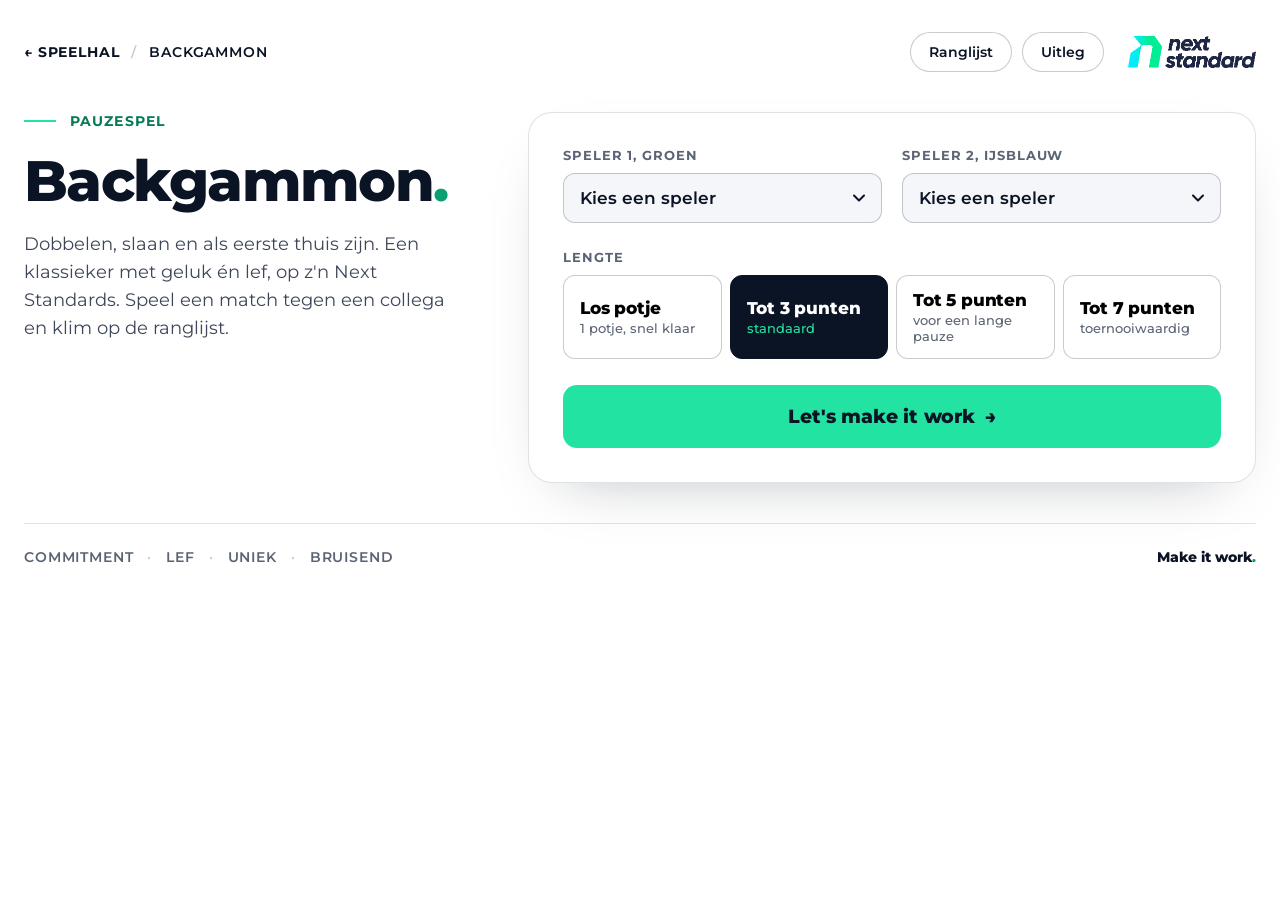
==== commit 063b8cba: "Add files via upload" ====
--- a/backgammon.html
+++ b/backgammon.html
@@ -178,7 +178,7 @@
   <div class="setup-wrap">
     <div class="intro">
       <div class="eyebrow">Pauzespel</div>
-      <h1 class="page-title">Backgammon<span class="dot">.</span></h1>
+      <h1 class="page-title">Back&shy;gammon<span class="dot">.</span></h1>
       <p class="lead">Dobbelen, slaan en als eerste thuis zijn. Een klassieker met geluk én lef, op z'n Next Standards. Speel een match tegen een collega en klim op de ranglijst.</p>
       <div class="resume" id="resumeBox" hidden>
         <div>
--- a/speelhal.css
+++ b/speelhal.css
@@ -112,7 +112,9 @@
 /* ---------- opbouw: intro + setup ---------- */
 .view-main { display: flex; flex-direction: column; gap: 40px; }
 .setup-wrap { display: flex; flex-wrap: wrap; gap: 40px 64px; align-items: flex-start; }
-.intro { flex: 1 1 340px; max-width: 460px; display: flex; flex-direction: column; gap: 22px; }
+.intro { flex: 0 1 440px; min-width: 0; display: flex; flex-direction: column; gap: 22px; container-type: inline-size; }
+/* titel schaalt mee met de kolom, zodat ook lange woorden (Backgammon) binnen de kolom blijven */
+.intro .page-title { font-size: clamp(36px, 13cqi, 64px); overflow-wrap: break-word; }
 .app.playing .setup-wrap { display: none; }
 
 /* resume */
@@ -437,6 +439,9 @@
   .topbar-actions .ns-logo { display: none; }
   .crumbs .crumb-sep, .crumbs .crumb-current { display: none; }
   .setup { padding: 22px; }
+  .size-chip { padding: 12px; }
+  .size-chip strong { font-size: 16px; }
+  .mode-toggle button { padding: 12px 6px; font-size: 14px; gap: 6px; }
   .player-row { grid-template-columns: minmax(0, 1fr); }
   .board-wrap { padding: 12px; border-radius: 18px; }
   .player-card { padding: 14px 16px; grid-template-columns: minmax(0, 1fr); }
